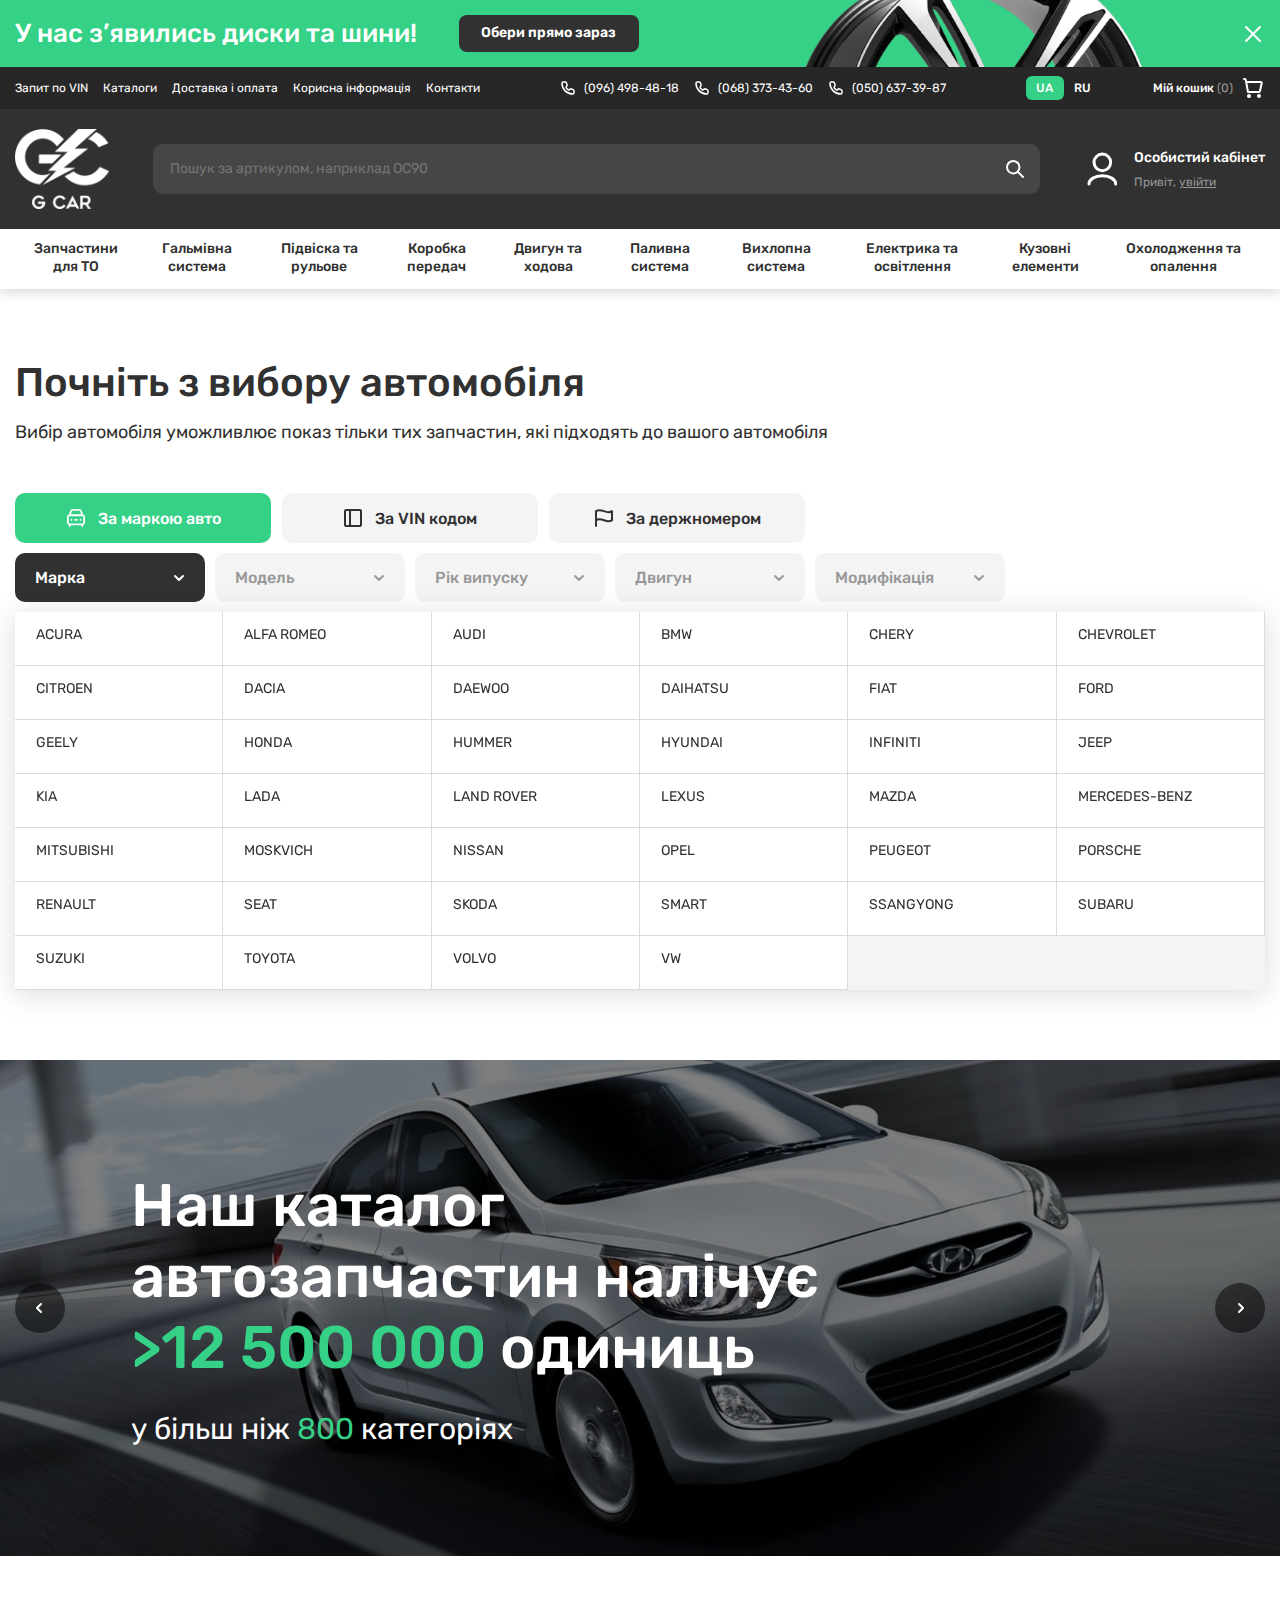
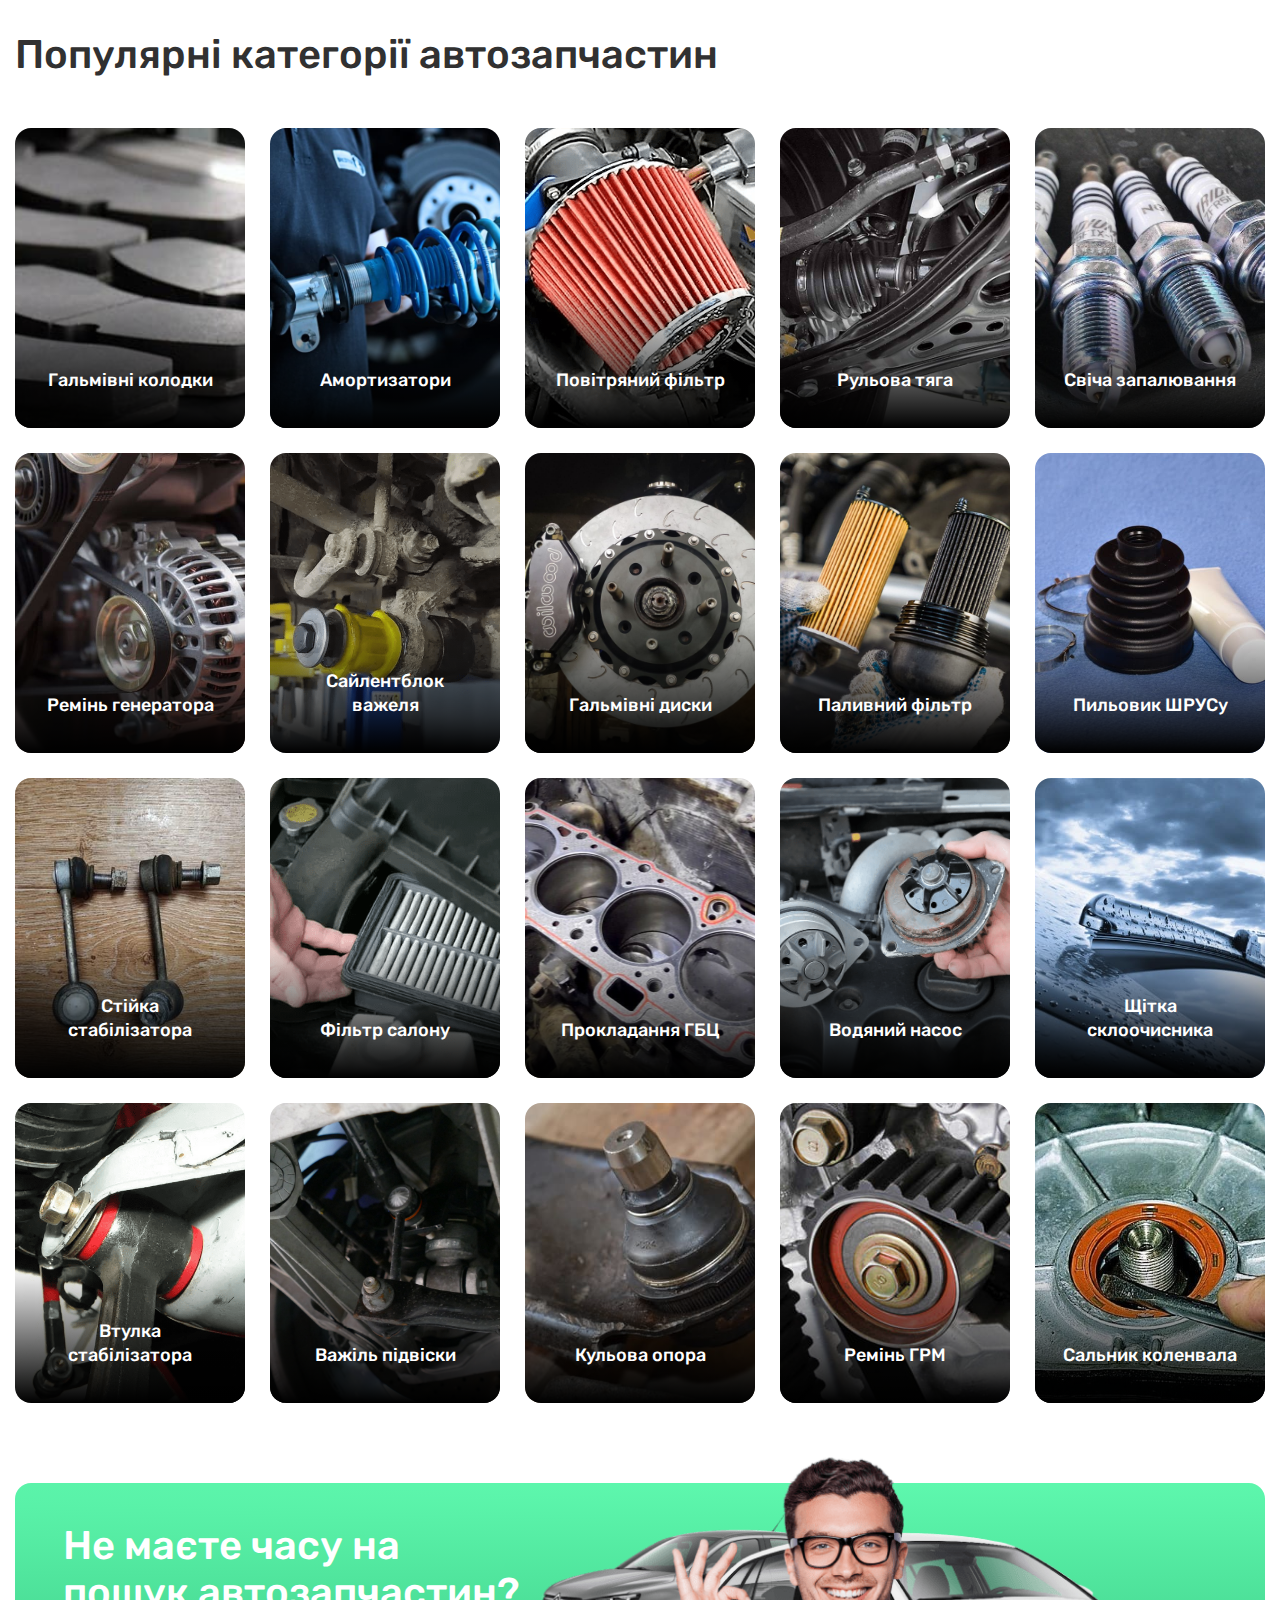
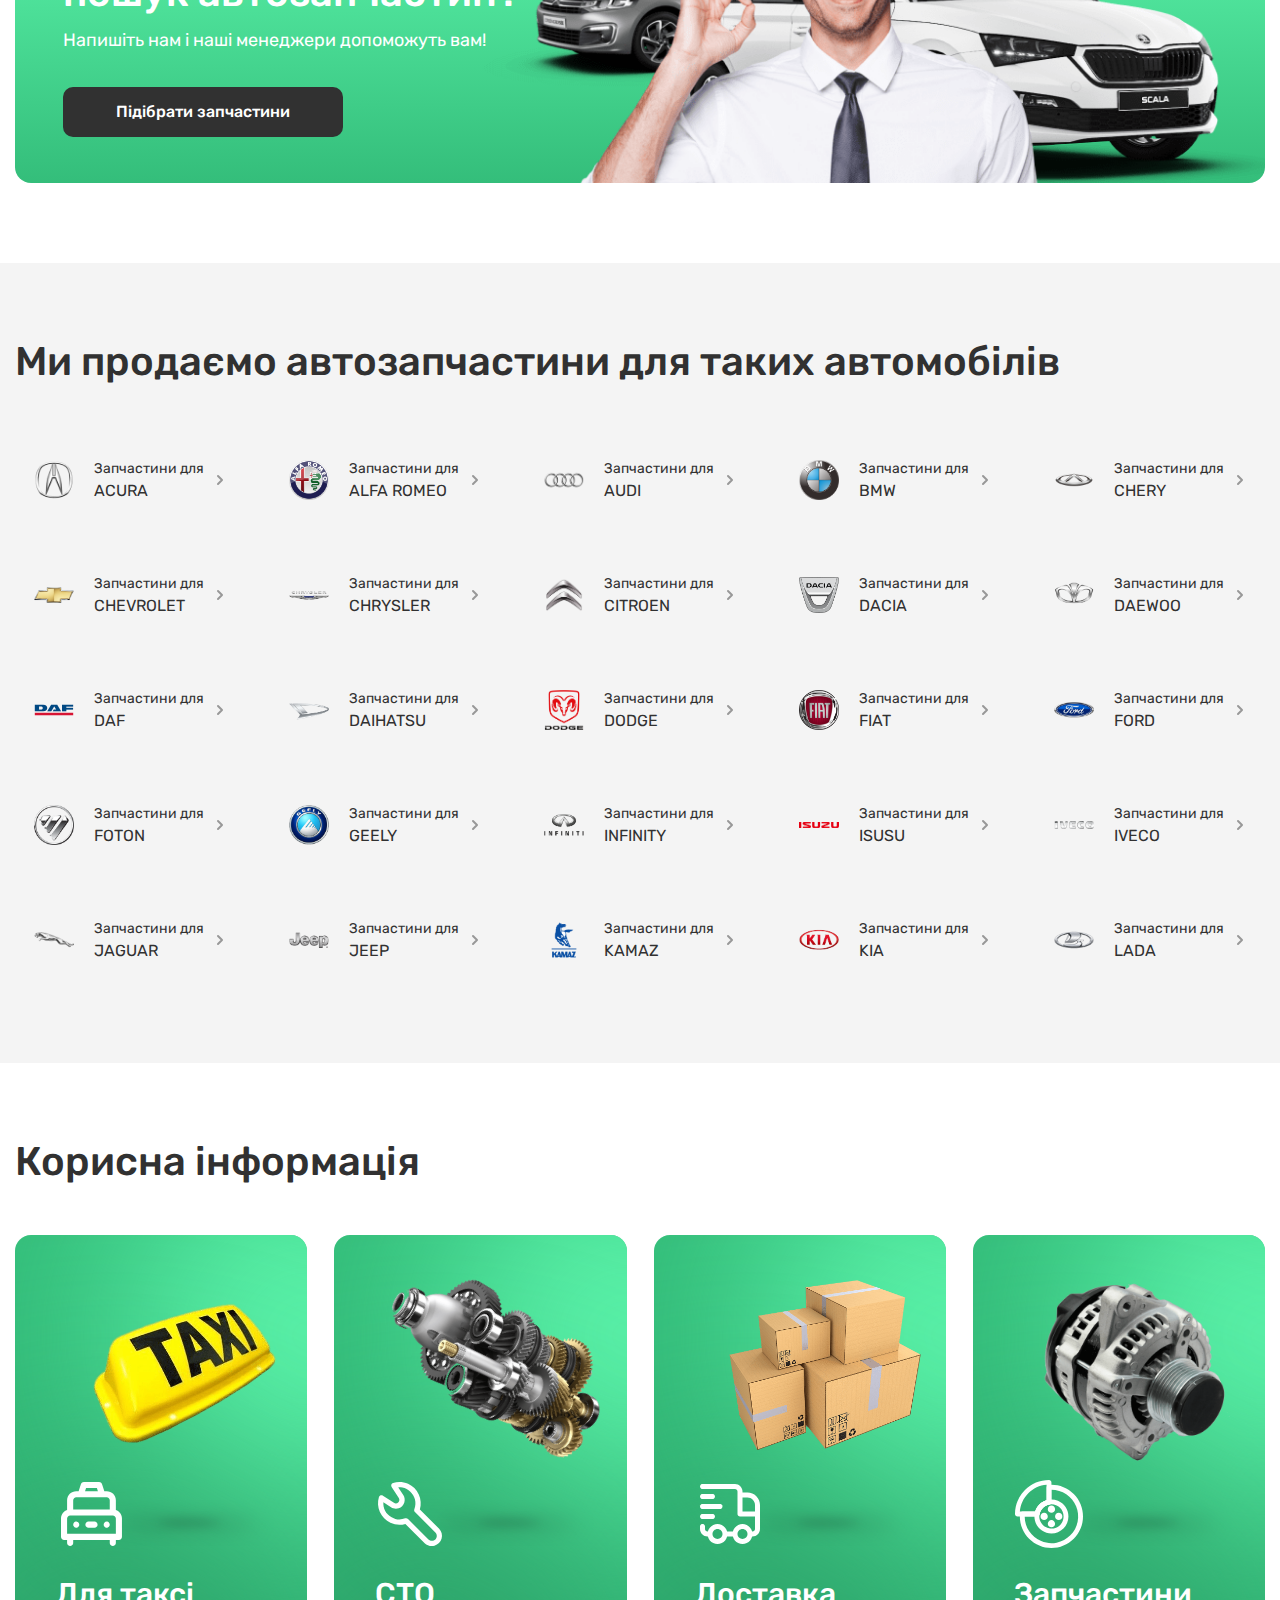
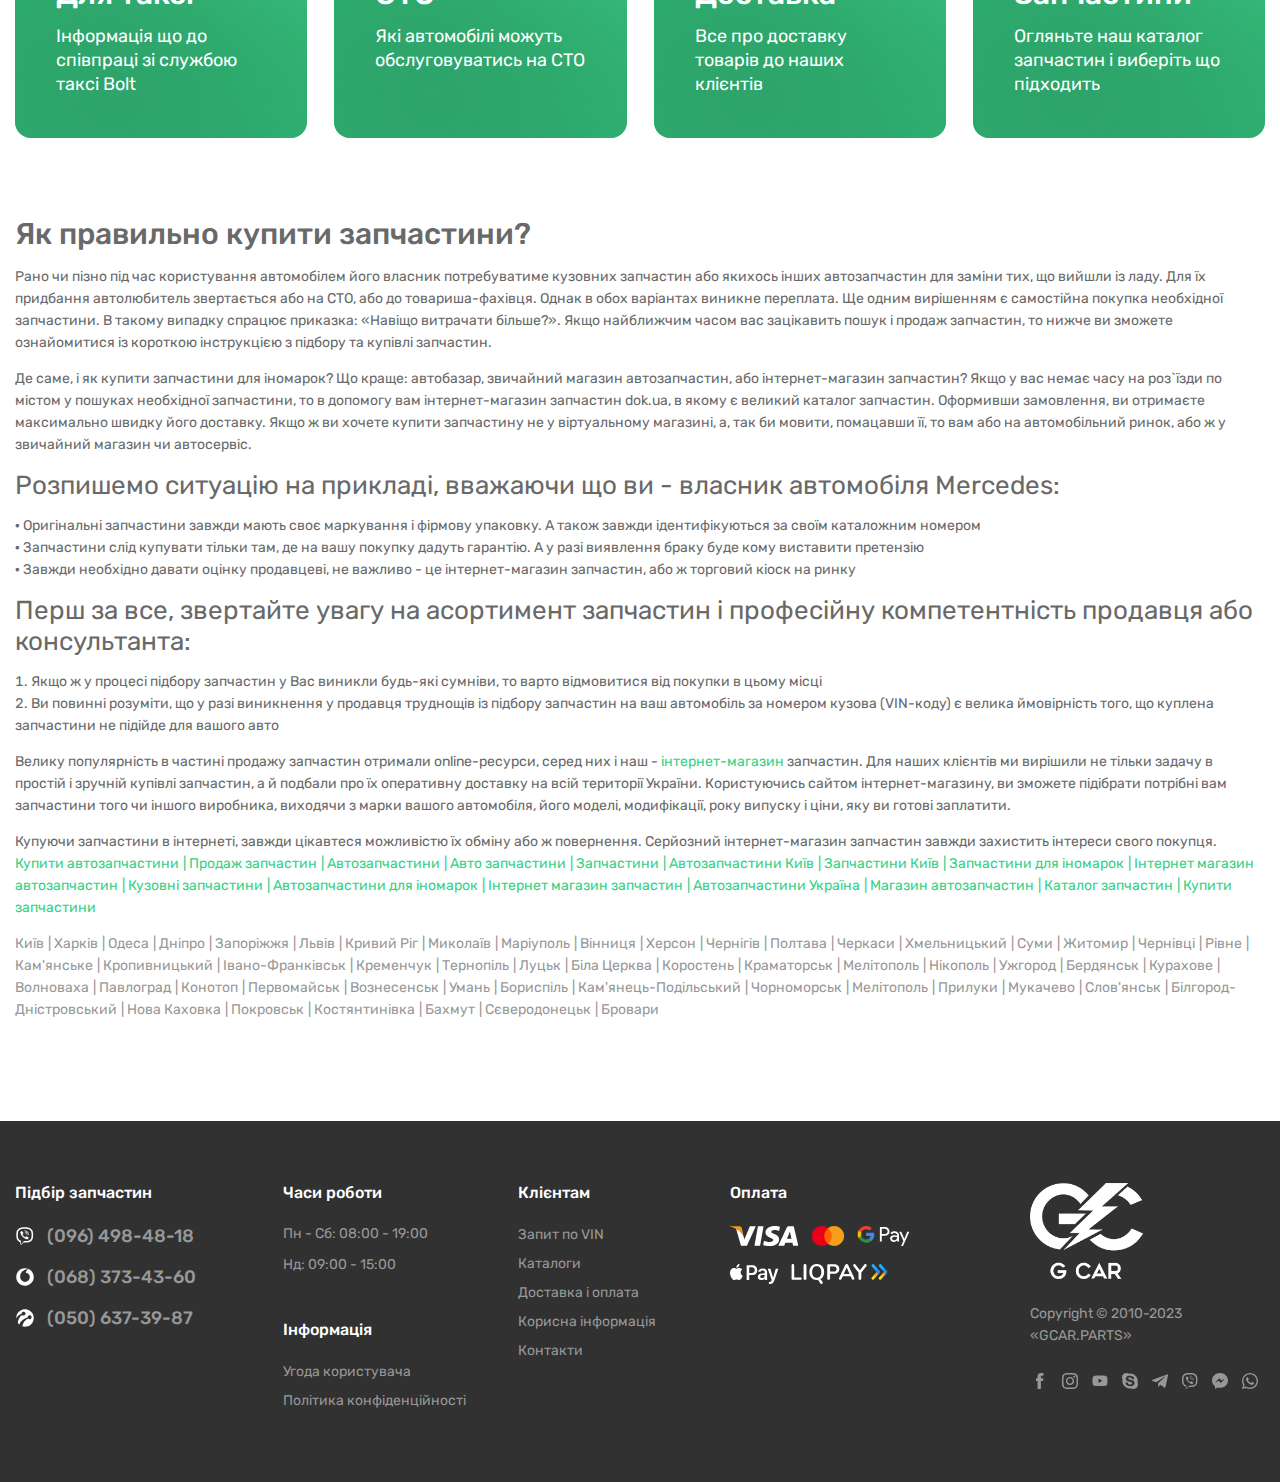
==== index.html @ ad0a39fd "Update .footer__payment-items" ====
<!DOCTYPE html>
<html lang="uk">
	<head>
		<title>Car parts store</title>

		<meta charset="UTF-8">

		<!-- Fonts -->
		<link rel="preconnect" href="https://fonts.googleapis.com">
		<link rel="preconnect" href="https://fonts.gstatic.com" crossorigin>
		<link href="https://fonts.googleapis.com/css2?family=Rubik:ital,wght@0,300;0,400;0,500;0,600;0,700;0,800;0,900;1,300;1,400;1,500;1,600;1,700;1,800;1,900&display=swap" rel="stylesheet">

		<!-- CSS -->
		<link rel="stylesheet" type="text/css" href="css/style.css">
		<link rel="stylesheet" href="https://cdn.jsdelivr.net/npm/swiper@10/swiper-bundle.min.css"><!-- SwiperJS -->


		<meta name="viewport" content="width=device-width, initial-scale=1">

		<meta name="format-detection" content="telephone=no">

		<meta name="robots" content="noindex">
	</head>
	<body>

		<header class="header">

			<div class="header__ad">
				<div class="content-container">
					<div class="header__ad-container">
						<div class="header__ad-text-btn">
							<p>У нас з’явились диски та шини!</p>
							<a href="#">Обери прямо зараз</a>
						</div>
						<button class="header__ad-close" aria-label="Закрити" onClick="closeHeaderAd();"></button>
					</div>
				</div>
			</div>

			<div class="header__top">
				<div class="content-container">
					<div class="header__top-container">
						<div class="header__top-menu-tels-lang">
							<nav class="header__top-menu">
								<ul>
									<li><a href="#">Запит по VIN</a></li>
									<li><a href="#">Каталоги</a></li>
									<li><a href="#">Доставка і оплата</a></li>
									<li><a href="#">Корисна інформація</a></li>
									<li><a href="#">Контакти</a></li>
								</ul>
							</nav>
							<ul class="header__top-tels">
								<li><a href="#">(096) 498-48-18</a></li>
								<li><a href="#">(068) 373-43-60</a></li>
								<li><a href="#">(050) 637-39-87</a></li>
							</ul>
							<div class="header__top-lang">
								<span>UA</span>
								<a href="#">RU</a>
							</div>
						</div>
						<div class="header__top-cart">
							<a href="#">Мій кошик <span>0</span></a>
						</div>
					</div>
				</div>
			</div>

			<div class="header__center">
				<div class="content-container">
					<div class="header__center-container">
						<a href="index.html" class="header__center-logo">
							<img src="img/logo.png" alt="Logo">
						</a>
						<div class="header__center-search">
							<form action="#">
								<input type="text" placeholder="Пошук за артикулом, наприклад ОС90">
								<button aria-label="Пошук"></button>
							</form>
						</div>
						<a href="#" class="header__center-account">
							<img src="img/account.svg" alt="Аватар">
							<span>Особистий кабінет</span>
							<span>Привіт, <span>увійти</span></span>
						</a>
					</div>
				</div>
			</div>

			<div class="header__bottom">
				<div class="content-container">
					<div class="header__bottom-container">
						<div class="header__bottom-burger">
							<button aria-label="Меню" onClick="burgerMenu();">
								<span></span>
								<span></span>
								<span></span>
							</button>
						</div>
						<div class="header__bottom-menu">
							<ul>
								<li>
									<span>Запчастини для ТО</span>
									<div class="header__bottom-menu-sub">
										<span>Деталі для технічного обслуговування</span>
										<ul>
											<li><a href="#">Гальмівні колодки</a></li>
											<li><a href="#">Гальмівні диски</a></li>
											<li><a href="#">Ремінь ГРМ</a></li>
											<li><a href="#">Свіча запалювання</a></li>
											<li><a href="#">Комплект ременів ГРМ</a></li>
										</ul>
										<span>Гальмівні елементи</span>
										<ul>
											<li><a href="#">Гальмівні колодки</a></li>
											<li><a href="#">Гальмівні диски</a></li>
											<li><a href="#">Lorem ipsum dolor sit, amet consectetur, adipisicing elit.</a></li>
											<li><a href="#">Свіча запалювання</a></li>
											<li><a href="#">Комплект ременів ГРМ</a></li>
										</ul>
									</div>
								</li>
								<li>
									<span>Гальмівна система</span>
									<div class="header__bottom-menu-sub">
										<span>Гальмівні елементи</span>
										<ul>
											<li><a href="#">Гальмівні колодки</a></li>
											<li><a href="#">Гальмівні диски</a></li>
											<li><a href="#">Ремінь ГРМ</a></li>
											<li><a href="#">Свіча запалювання</a></li>
											<li><a href="#">Комплект ременів ГРМ</a></li>
										</ul>
									</div>
								</li>
								<li>
									<span>Підвіска та рульове</span>
									<div class="header__bottom-menu-sub">
										<span>Гальмівні елементи</span>
										<ul>
											<li><a href="#">Гальмівні колодки</a></li>
											<li><a href="#">Гальмівні диски</a></li>
											<li><a href="#">Ремінь ГРМ</a></li>
											<li><a href="#">Свіча запалювання</a></li>
											<li><a href="#">Комплект ременів ГРМ</a></li>
										</ul>
									</div>
								</li>
								<li>
									<span>Коробка передач</span>
									<div class="header__bottom-menu-sub">
										<span>Гальмівні елементи</span>
										<ul>
											<li><a href="#">Гальмівні колодки</a></li>
											<li><a href="#">Гальмівні диски</a></li>
											<li><a href="#">Ремінь ГРМ</a></li>
											<li><a href="#">Свіча запалювання</a></li>
											<li><a href="#">Комплект ременів ГРМ</a></li>
										</ul>
									</div>
								</li>
								<li>
									<span>Двигун та ходова</span>
									<div class="header__bottom-menu-sub">
										<span>Гальмівні елементи</span>
										<ul>
											<li><a href="#">Гальмівні колодки</a></li>
											<li><a href="#">Гальмівні диски</a></li>
											<li><a href="#">Ремінь ГРМ</a></li>
											<li><a href="#">Свіча запалювання</a></li>
											<li><a href="#">Комплект ременів ГРМ</a></li>
										</ul>
									</div>
								</li>
								<li>
									<span>Паливна система</span>
									<div class="header__bottom-menu-sub header__bottom-menu-sub_right">
										<span>Гальмівні елементи</span>
										<ul>
											<li><a href="#">Гальмівні колодки</a></li>
											<li><a href="#">Гальмівні диски</a></li>
											<li><a href="#">Ремінь ГРМ</a></li>
											<li><a href="#">Свіча запалювання</a></li>
											<li><a href="#">Комплект ременів ГРМ</a></li>
										</ul>
									</div>
								</li>
								<li>
									<span>Вихлопна система</span>
									<div class="header__bottom-menu-sub header__bottom-menu-sub_right">
										<span>Гальмівні елементи</span>
										<ul>
											<li><a href="#">Гальмівні колодки</a></li>
											<li><a href="#">Гальмівні диски</a></li>
											<li><a href="#">Ремінь ГРМ</a></li>
											<li><a href="#">Свіча запалювання</a></li>
											<li><a href="#">Комплект ременів ГРМ</a></li>
										</ul>
									</div>
								</li>
								<li>
									<span>Електрика та освітлення</span>
									<div class="header__bottom-menu-sub header__bottom-menu-sub_right">
										<span>Гальмівні елементи</span>
										<ul>
											<li><a href="#">Гальмівні колодки</a></li>
											<li><a href="#">Гальмівні диски</a></li>
											<li><a href="#">Ремінь ГРМ</a></li>
											<li><a href="#">Свіча запалювання</a></li>
											<li><a href="#">Комплект ременів ГРМ</a></li>
										</ul>
									</div>
								</li>
								<li>
									<span>Кузовні елементи</span>
									<div class="header__bottom-menu-sub header__bottom-menu-sub_right">
										<span>Гальмівні елементи</span>
										<ul>
											<li><a href="#">Гальмівні колодки</a></li>
											<li><a href="#">Гальмівні диски</a></li>
											<li><a href="#">Ремінь ГРМ</a></li>
											<li><a href="#">Свіча запалювання</a></li>
											<li><a href="#">Комплект ременів ГРМ</a></li>
										</ul>
									</div>
								</li>
								<li>
									<span>Охолодження та опалення</span>
									<div class="header__bottom-menu-sub header__bottom-menu-sub_right">
										<span>Гальмівні елементи</span>
										<ul>
											<li><a href="#">Гальмівні колодки</a></li>
											<li><a href="#">Гальмівні диски</a></li>
											<li><a href="#">Ремінь ГРМ</a></li>
											<li><a href="#">Свіча запалювання</a></li>
											<li><a href="#">Комплект ременів ГРМ</a></li>
										</ul>
									</div>
								</li>
							</ul>
						</div>
					</div>
				</div>
			</div>

		</header>

		<main class="main">
			
			<section class="car-choice">
				<div class="content-container">
					<div class="car-choice__container">
						<h1>Почніть з вибору автомобіля</h1>
						<p class="p_18-21">Вибір автомобіля уможливлює показ тільки тих запчастин, які підходять до вашого автомобіля</p>
						<div class="car-choice__tabs1">
							<div class="car-choice__tabs1-btns">
								<button onClick="switchTabs1(1);" class="active">
									<svg viewBox="0 0 20 20" fill="none" xmlns="http://www.w3.org/2000/svg"> <path d="M15.328 11.513C15.3083 11.4557 15.2811 11.4012 15.247 11.351L15.139 11.216L15.004 11.108C14.9538 11.074 14.8994 11.0467 14.842 11.027C14.7884 10.9996 14.7306 10.9814 14.671 10.973C14.5264 10.9441 14.3769 10.9511 14.2357 10.9935C14.0944 11.0358 13.9658 11.1123 13.861 11.216C13.8223 11.2588 13.7862 11.3039 13.753 11.351C13.7189 11.4012 13.6917 11.4557 13.672 11.513C13.6461 11.564 13.6279 11.6186 13.618 11.675C13.6136 11.7349 13.6136 11.7951 13.618 11.855C13.619 12.0911 13.7127 12.3174 13.879 12.485C13.9622 12.5721 14.0636 12.6397 14.176 12.683C14.2786 12.7269 14.3885 12.7513 14.5 12.755C14.7387 12.755 14.9676 12.6602 15.1364 12.4914C15.3052 12.3226 15.4 12.0937 15.4 11.855C15.4044 11.7951 15.4044 11.7349 15.4 11.675C15.3845 11.6176 15.3602 11.563 15.328 11.513ZM16.984 6.45402L15.76 2.80002C15.5733 2.27193 15.227 1.81497 14.769 1.49246C14.311 1.16996 13.7641 0.997861 13.204 1.00002H6.796C6.23588 0.997861 5.68895 1.16996 5.23099 1.49246C4.77303 1.81497 4.4267 2.27193 4.24 2.80002L3.016 6.45402C2.44029 6.60478 1.93052 6.94152 1.56595 7.41189C1.20137 7.88226 1.00241 8.45991 1 9.05502L1 14.5C1.00157 15.057 1.17539 15.6 1.49764 16.0544C1.8199 16.5087 2.27481 16.8523 2.8 17.038V18.1C2.8 18.3387 2.89482 18.5676 3.0636 18.7364C3.23239 18.9052 3.4613 19 3.7 19C3.93869 19 4.16761 18.9052 4.3364 18.7364C4.50518 18.5676 4.6 18.3387 4.6 18.1V17.2H15.4V18.1C15.4 18.3387 15.4948 18.5676 15.6636 18.7364C15.8324 18.9052 16.0613 19 16.3 19C16.5387 19 16.7676 18.9052 16.9364 18.7364C17.1052 18.5676 17.2 18.3387 17.2 18.1V17.038C17.7252 16.8523 18.1801 16.5087 18.5024 16.0544C18.8246 15.6 18.9984 15.057 19 14.5V9.05502C18.9976 8.45991 18.7986 7.88226 18.4341 7.41189C18.0695 6.94152 17.5597 6.60478 16.984 6.45402ZM5.941 3.36702C6.00138 3.18826 6.11641 3.033 6.26983 2.92318C6.42326 2.81336 6.60732 2.75453 6.796 2.75502H13.204C13.4003 2.74478 13.5945 2.79905 13.757 2.90956C13.9195 3.02007 14.0414 3.18074 14.104 3.36702L15.049 6.35502H4.951L5.941 3.36702ZM17.2 14.5C17.2 14.7387 17.1052 14.9676 16.9364 15.1364C16.7676 15.3052 16.5387 15.4 16.3 15.4H3.7C3.4613 15.4 3.23239 15.3052 3.0636 15.1364C2.89482 14.9676 2.8 14.7387 2.8 14.5V9.05502C2.8 8.81633 2.89482 8.58741 3.0636 8.41862C3.23239 8.24984 3.4613 8.15502 3.7 8.15502H16.3C16.5387 8.15502 16.7676 8.24984 16.9364 8.41862C17.1052 8.58741 17.2 8.81633 17.2 9.05502V14.5ZM10.9 10.955H9.1C8.8613 10.955 8.63239 11.0498 8.4636 11.2186C8.29482 11.3874 8.2 11.6163 8.2 11.855C8.2 12.0937 8.29482 12.3226 8.4636 12.4914C8.63239 12.6602 8.8613 12.755 9.1 12.755H10.9C11.1387 12.755 11.3676 12.6602 11.5364 12.4914C11.7052 12.3226 11.8 12.0937 11.8 11.855C11.8 11.6163 11.7052 11.3874 11.5364 11.2186C11.3676 11.0498 11.1387 10.955 10.9 10.955ZM6.328 11.513C6.3083 11.4557 6.28106 11.4012 6.247 11.351L6.139 11.216C6.01244 11.0911 5.85172 11.0065 5.67713 10.9729C5.50254 10.9393 5.3219 10.9581 5.158 11.027C5.04752 11.0699 4.94659 11.1341 4.861 11.216C4.8223 11.2588 4.78623 11.3039 4.753 11.351C4.71894 11.4012 4.6917 11.4557 4.672 11.513C4.63978 11.563 4.6155 11.6176 4.6 11.675C4.59558 11.7349 4.59558 11.7951 4.6 11.855C4.60075 12.033 4.65426 12.2068 4.75376 12.3544C4.85327 12.502 4.9943 12.6167 5.15903 12.6842C5.32376 12.7516 5.50479 12.7687 5.67922 12.7332C5.85365 12.6978 6.01366 12.6114 6.139 12.485C6.30527 12.3174 6.39901 12.0911 6.4 11.855C6.40442 11.7951 6.40442 11.7349 6.4 11.675C6.3845 11.6176 6.36022 11.563 6.328 11.513Z"/> </svg>
									<span>За маркою авто</span>
								</button>
								<button onClick="switchTabs1(2);">
									<svg viewBox="0 0 20 20" fill="none" xmlns="http://www.w3.org/2000/svg"> <path d="M7 18V2M18 3V17C18 17.5523 17.5523 18 17 18H3C2.44771 18 2 17.5523 2 17L2 3C2 2.44772 2.44772 2 3 2L17 2C17.5523 2 18 2.44772 18 3Z" stroke-width="2" stroke-linecap="round" stroke-linejoin="round"/> </svg>
									<span>За VIN кодом</span>
								</button>
								<button onClick="switchTabs1(3);">
									<svg viewBox="0 0 20 20" fill="none" xmlns="http://www.w3.org/2000/svg"> <path d="M2 18V3.77778M2 12.2771C7.81818 8.23319 12.1818 16.321 18 12.2771V3.16737C12.1818 7.21125 7.81818 -0.876515 2 3.16737V12.2771Z" stroke-width="2" stroke-linecap="round" stroke-linejoin="round"/> </svg>
									<span>За держномером</span>
								</button>
							</div>
							<div class="car-choice__tabs1-content car-choice__tabs2 open">
								<div class="car-choice__tabs2-btns">
									<button onClick="swithTabs2(1, this);" data-text="Марка">Марка</button>
									<button onClick="swithTabs2(2, this);" data-text="Модель" disabled>Модель</button>
									<button onClick="swithTabs2(3, this);" data-text="Рік випуску" disabled>Рік випуску</button>
									<button onClick="swithTabs2(4, this);" data-text="Двигун" disabled>Двигун</button>
									<button onClick="swithTabs2(5, this);" data-text="Модифікація" disabled>Модифікація</button>
								</div>
								<div class="car-choice__tabs2-content car-choice__tabs2-content_table6">
									<button onclick="swithTabs2(2, this);">ACURA</button>
									<button onclick="swithTabs2(2, this);">ALFA ROMEO</button>
									<button onclick="swithTabs2(2, this);">AUDI</button>
									<button onclick="swithTabs2(2, this);">BMW</button>
									<button onclick="swithTabs2(2, this);">CHERY</button>
									<button onclick="swithTabs2(2, this);">CHEVROLET</button>
									<button onclick="swithTabs2(2, this);">CITROEN</button>
									<button onclick="swithTabs2(2, this);">DACIA</button>
									<button onclick="swithTabs2(2, this);">DAEWOO</button>
									<button onclick="swithTabs2(2, this);">DAIHATSU</button>
									<button onclick="swithTabs2(2, this);">FIAT</button>
									<button onclick="swithTabs2(2, this);">FORD</button>
									<button onclick="swithTabs2(2, this);">GEELY</button>
									<button onclick="swithTabs2(2, this);">HONDA</button>
									<button onclick="swithTabs2(2, this);">HUMMER</button>
									<button onclick="swithTabs2(2, this);">HYUNDAI</button>
									<button onclick="swithTabs2(2, this);">INFINITI</button>
									<button onclick="swithTabs2(2, this);">JEEP</button>
									<button onclick="swithTabs2(2, this);">KIA</button>
									<button onclick="swithTabs2(2, this);">LADA</button>
									<button onclick="swithTabs2(2, this);">LAND ROVER</button>
									<button onclick="swithTabs2(2, this);">LEXUS</button>
									<button onclick="swithTabs2(2, this);">MAZDA</button>
									<button onclick="swithTabs2(2, this);">MERCEDES-BENZ</button>
									<button onclick="swithTabs2(2, this);">MITSUBISHI</button>
									<button onclick="swithTabs2(2, this);">MOSKVICH</button>
									<button onclick="swithTabs2(2, this);">NISSAN</button>
									<button onclick="swithTabs2(2, this);">OPEL</button>
									<button onclick="swithTabs2(2, this);">PEUGEOT</button>
									<button onclick="swithTabs2(2, this);">PORSCHE</button>
									<button onclick="swithTabs2(2, this);">RENAULT</button>
									<button onclick="swithTabs2(2, this);">SEAT</button>
									<button onclick="swithTabs2(2, this);">SKODA</button>
									<button onclick="swithTabs2(2, this);">SMART</button>
									<button onclick="swithTabs2(2, this);">SSANGYONG</button>
									<button onclick="swithTabs2(2, this);">SUBARU</button>
									<button onclick="swithTabs2(2, this);">SUZUKI</button>
									<button onclick="swithTabs2(2, this);">TOYOTA</button>
									<button onclick="swithTabs2(2, this);">VOLVO</button>
									<button onclick="swithTabs2(2, this);">VW</button>
								</div>
							</div>
							<div class="car-choice__tabs1-content car-choice__v-n">
								<p class="p_18-21">ВВЕДІТЬ VIN-КОД СВОГО АВТОМОБІЛЯ</p>
								<div class="car-choice__v-n-input">
									<input type="text" placeholder="5J6YH18727L002936">
									<button>Знайти</button>
								</div>
							</div>
							<div class="car-choice__tabs1-content car-choice__v-n">
								<p class="p_18-21">ВВЕДІТЬ ДЕРЖ.НОМЕР СВОГО АВТОМОБІЛЯ</p>
								<div class="car-choice__v-n-input">
									<input type="text" placeholder="КА1234AA">
									<button>Знайти</button>
								</div>
							</div>
						</div>
					</div>
				</div>
			</section>

			<div class="swiper swiper-fullwidth">
				<div class="swiper-wrapper">
					<div class="swiper-slide swiper-fullwidth__slide">
						<div class="swiper-fullwidth__image">
							<img src="img/swiper_image_1.jpg" alt="Swiper image">
						</div>
						<div class="swiper-fullwidth__slide-container">
							<p class="swiper-fullwidth__title">Наш каталог автозапчастин налічує <span>>12 500 000</span> одиниць</p>
							<p class="swiper-fullwidth__text">у більш ніж <span>800</span> категоріях</p>
						</div>
					</div>
					<div class="swiper-slide swiper-fullwidth__slide">
						<div class="swiper-fullwidth__image">
							<img src="img/swiper_image_2.jpg" alt="Swiper image">
						</div>
						<div class="swiper-fullwidth__slide-container">
							<p class="swiper-fullwidth__title">Lorem ipsum dolor sit amet <span>consectetur</span> adipisicing elit</p>
							<p class="swiper-fullwidth__text">у більш ніж <span>800</span> категоріях</p>
						</div>	
					</div>
				</div>
				<button class="swiper-fullwidth__nav swiper-fullwidth__nav_prev">
					<svg width="20" height="20" viewBox="0 0 20 20" fill="none" xmlns="http://www.w3.org/2000/svg"> <path d="M11.0001 6L7.00012 10L11.0001 14" stroke="white" stroke-width="2" stroke-linecap="round" stroke-linejoin="round"/> </svg>
				</button>
				<button class="swiper-fullwidth__nav swiper-fullwidth__nav_next">
					<svg width="20" height="20" viewBox="0 0 20 20" fill="none" xmlns="http://www.w3.org/2000/svg"> <path d="M8.99988 6L12.9999 10L8.99988 14" stroke="white" stroke-width="2" stroke-linecap="round" stroke-linejoin="round"/> </svg>
				</button>
			</div>

			<section>
				<div class="content-container">
					<h2 class="h2_pt75-pb50 h2_mw360-center">Популярні категорії автозапчастин</h2>
					<div class="category-cards-grid">
						<a href="#" class="category-card">
							<img src="img/category_1.jpg" alt="Category image">
							<p>Гальмівні колодки</p>
						</a>
						<a href="#" class="category-card">
							<img src="img/category_2.jpg" alt="Category image">
							<p>Амортизатори</p>
						</a>
						<a href="#" class="category-card">
							<img src="img/category_3.png" alt="Category image">
							<p>Повітряний фільтр</p>
						</a>
						<a href="#" class="category-card">
							<img src="img/category_4.jpg" alt="Category image">
							<p>Рульова тяга</p>
						</a>
						<a href="#" class="category-card">
							<img src="img/category_5.jpg" alt="Category image">
							<p>Свіча запалювання</p>
						</a>
						<a href="#" class="category-card">
							<img src="img/category_6.jpg" alt="Category image">
							<p>Ремінь генератора</p>
						</a>
						<a href="#" class="category-card">
							<img src="img/category_7.png" alt="Category image">
							<p>Сайлентблок важеля</p>
						</a>
						<a href="#" class="category-card">
							<img src="img/category_8.jpg" alt="Category image">
							<p>Гальмівні диски</p>
						</a>
						<a href="#" class="category-card">
							<img src="img/category_9.jpg" alt="Category image">
							<p>Паливний фільтр</p>
						</a>
						<a href="#" class="category-card">
							<img src="img/category_10.jpg" alt="Category image">
							<p>Пильовик ШРУСу</p>
						</a>
						<a href="#" class="category-card">
							<img src="img/category_11.jpg" alt="Category image">
							<p>Стійка стабілізатора</p>
						</a>
						<a href="#" class="category-card">
							<img src="img/category_12.png" alt="Category image">
							<p>Фільтр салону</p>
						</a>
						<a href="#" class="category-card">
							<img src="img/category_13.jpg" alt="Category image">
							<p>Прокладання ГБЦ</p>
						</a>
						<a href="#" class="category-card">
							<img src="img/category_14.png" alt="Category image">
							<p>Водяний насос</p>
						</a>
						<a href="#" class="category-card">
							<img src="img/category_15.jpg" alt="Category image">
							<p>Щітка склоочисника</p>
						</a>
						<a href="#" class="category-card">
							<img src="img/category_16.png" alt="Category image">
							<p>Втулка стабілізатора</p>
						</a>
						<a href="#" class="category-card">
							<img src="img/category_17.jpg" alt="Category image">
							<p>Важіль підвіски</p>
						</a>
						<a href="#" class="category-card">
							<img src="img/category_18.jpg" alt="Category image">
							<p>Кульова опора</p>
						</a>
						<a href="#" class="category-card">
							<img src="img/category_19.jpg" alt="Category image">
							<p>Ремінь ГРМ</p>
						</a>
						<a href="#" class="category-card">
							<img src="img/category_20.jpg" alt="Category image">
							<p>Сальник коленвала</p>
						</a>
					</div>
				</div>
			</section>

			<section class="contact-us pt-pb-80">
				<div class="content-container">
					<div class="contact-us__container">
						<h2>Не маєте часу на пошук автозапчастин?</h2>
						<p class="p_18-21">Напишіть нам і наші менеджери допоможуть вам!</p>
						<a href="#">Підібрати запчастини</a>
						<img src="img/2cars-man.png" alt="Background image">
					</div>
				</div>
			</section>

			<section class="bg_F4F4F4 pb-78">
				<div class="content-container">
					<h2 class="h2_pt75-pb50 h2_mw510-center">Ми продаємо автозапчастини для таких автомобілів</h2>
					<div class="car-parts-cards-grid">
						<a href="#" class="car-parts-card">
							<img src="img/car-logo_1.png" alt="Car logo">
							<div class="car-parts-card__txt-container">
								<p class="car-parts-card__text">Запчастини для</p>
								<p class="car-parts-card__car-name">ACURA</p>
							</div>
						</a>
						<a href="#" class="car-parts-card">
							<img src="img/car-logo_2.png" alt="Car logo">
							<div class="car-parts-card__txt-container">
								<p class="car-parts-card__text">Запчастини для</p>
								<p class="car-parts-card__car-name">ALFA ROMEO</p>
							</div>
						</a>
						<a href="#" class="car-parts-card">
							<img src="img/car-logo_3.png" alt="Car logo">
							<div class="car-parts-card__txt-container">
								<p class="car-parts-card__text">Запчастини для</p>
								<p class="car-parts-card__car-name">AUDI</p>
							</div>
						</a>
						<a href="#" class="car-parts-card">
							<img src="img/car-logo_4.png" alt="Car logo">
							<div class="car-parts-card__txt-container">
								<p class="car-parts-card__text">Запчастини для</p>
								<p class="car-parts-card__car-name">BMW</p>
							</div>
						</a>
						<a href="#" class="car-parts-card">
							<img src="img/car-logo_5.png" alt="Car logo">
							<div class="car-parts-card__txt-container">
								<p class="car-parts-card__text">Запчастини для</p>
								<p class="car-parts-card__car-name">CHERY</p>
							</div>
						</a>
						<a href="#" class="car-parts-card">
							<img src="img/car-logo_6.png" alt="Car logo">
							<div class="car-parts-card__txt-container">
								<p class="car-parts-card__text">Запчастини для</p>
								<p class="car-parts-card__car-name">CHEVROLET</p>
							</div>
						</a>
						<a href="#" class="car-parts-card">
							<img src="img/car-logo_7.png" alt="Car logo">
							<div class="car-parts-card__txt-container">
								<p class="car-parts-card__text">Запчастини для</p>
								<p class="car-parts-card__car-name">CHRYSLER</p>
							</div>
						</a>
						<a href="#" class="car-parts-card">
							<img src="img/car-logo_8.png" alt="Car logo">
							<div class="car-parts-card__txt-container">
								<p class="car-parts-card__text">Запчастини для</p>
								<p class="car-parts-card__car-name">CITROEN</p>
							</div>
						</a>
						<a href="#" class="car-parts-card">
							<img src="img/car-logo_9.png" alt="Car logo">
							<div class="car-parts-card__txt-container">
								<p class="car-parts-card__text">Запчастини для</p>
								<p class="car-parts-card__car-name">DACIA</p>
							</div>
						</a>
						<a href="#" class="car-parts-card">
							<img src="img/car-logo_10.png" alt="Car logo">
							<div class="car-parts-card__txt-container">
								<p class="car-parts-card__text">Запчастини для</p>
								<p class="car-parts-card__car-name">DAEWOO</p>
							</div>
						</a>
						<a href="#" class="car-parts-card">
							<img src="img/car-logo_11.png" alt="Car logo">
							<div class="car-parts-card__txt-container">
								<p class="car-parts-card__text">Запчастини для</p>
								<p class="car-parts-card__car-name">DAF</p>
							</div>
						</a>
						<a href="#" class="car-parts-card">
							<img src="img/car-logo_12.png" alt="Car logo">
							<div class="car-parts-card__txt-container">
								<p class="car-parts-card__text">Запчастини для</p>
								<p class="car-parts-card__car-name">DAIHATSU</p>
							</div>
						</a>
						<a href="#" class="car-parts-card">
							<img src="img/car-logo_13.png" alt="Car logo">
							<div class="car-parts-card__txt-container">
								<p class="car-parts-card__text">Запчастини для</p>
								<p class="car-parts-card__car-name">DODGE</p>
							</div>
						</a>
						<a href="#" class="car-parts-card">
							<img src="img/car-logo_14.png" alt="Car logo">
							<div class="car-parts-card__txt-container">
								<p class="car-parts-card__text">Запчастини для</p>
								<p class="car-parts-card__car-name">FIAT</p>
							</div>
						</a>
						<a href="#" class="car-parts-card">
							<img src="img/car-logo_15.png" alt="Car logo">
							<div class="car-parts-card__txt-container">
								<p class="car-parts-card__text">Запчастини для</p>
								<p class="car-parts-card__car-name">FORD</p>
							</div>
						</a>
						<a href="#" class="car-parts-card">
							<img src="img/car-logo_16.png" alt="Car logo">
							<div class="car-parts-card__txt-container">
								<p class="car-parts-card__text">Запчастини для</p>
								<p class="car-parts-card__car-name">FOTON</p>
							</div>
						</a>
						<a href="#" class="car-parts-card">
							<img src="img/car-logo_17.png" alt="Car logo">
							<div class="car-parts-card__txt-container">
								<p class="car-parts-card__text">Запчастини для</p>
								<p class="car-parts-card__car-name">GEELY</p>
							</div>
						</a>
						<a href="#" class="car-parts-card">
							<img src="img/car-logo_18.png" alt="Car logo">
							<div class="car-parts-card__txt-container">
								<p class="car-parts-card__text">Запчастини для</p>
								<p class="car-parts-card__car-name">INFINITY</p>
							</div>
						</a>
						<a href="#" class="car-parts-card">
							<img src="img/car-logo_19.png" alt="Car logo">
							<div class="car-parts-card__txt-container">
								<p class="car-parts-card__text">Запчастини для</p>
								<p class="car-parts-card__car-name">ISUSU</p>
							</div>
						</a>
						<a href="#" class="car-parts-card">
							<img src="img/car-logo_20.png" alt="Car logo">
							<div class="car-parts-card__txt-container">
								<p class="car-parts-card__text">Запчастини для</p>
								<p class="car-parts-card__car-name">IVECO</p>
							</div>
						</a>
						<a href="#" class="car-parts-card">
							<img src="img/car-logo_21.png" alt="Car logo">
							<div class="car-parts-card__txt-container">
								<p class="car-parts-card__text">Запчастини для</p>
								<p class="car-parts-card__car-name">JAGUAR</p>
							</div>
						</a>
						<a href="#" class="car-parts-card">
							<img src="img/car-logo_22.png" alt="Car logo">
							<div class="car-parts-card__txt-container">
								<p class="car-parts-card__text">Запчастини для</p>
								<p class="car-parts-card__car-name">JEEP</p>
							</div>
						</a>
						<a href="#" class="car-parts-card">
							<img src="img/car-logo_23.png" alt="Car logo">
							<div class="car-parts-card__txt-container">
								<p class="car-parts-card__text">Запчастини для</p>
								<p class="car-parts-card__car-name">KAMAZ</p>
							</div>
						</a>
						<a href="#" class="car-parts-card">
							<img src="img/car-logo_24.png" alt="Car logo">
							<div class="car-parts-card__txt-container">
								<p class="car-parts-card__text">Запчастини для</p>
								<p class="car-parts-card__car-name">KIA</p>
							</div>
						</a>
						<a href="#" class="car-parts-card">
							<img src="img/car-logo_25.png" alt="Car logo">
							<div class="car-parts-card__txt-container">
								<p class="car-parts-card__text">Запчастини для</p>
								<p class="car-parts-card__car-name">LADA</p>
							</div>
						</a>
					</div>
				</div>
			</section>

			<section class="pb-78">
				<div class="content-container">
					<h2 class="h2_pt75-pb50 h2_helpful-center">Корисна інформація</h2>
					<div class="helpful-info-cards-grid">
						<a href="#" class="helpful-info-card">
							<img class="helpful-info-card__image helpful-info-card__image_1" src="img/helpful-info_1.png" alt="Helpful image">
							<svg xmlns="http://www.w3.org/2000/svg" viewBox="0 0 70 70" fill="none"> <path d="M51.8724 42.8629C51.3144 42.6277 50.699 42.564 50.1048 42.68C49.9138 42.7134 49.7289 42.775 49.5562 42.8629C49.362 42.9296 49.1775 43.0218 49.0076 43.1371L48.5505 43.5029C47.9936 44.0869 47.6779 44.8598 47.6667 45.6667C47.6643 46.0678 47.7412 46.4654 47.8929 46.8367C48.0445 47.208 48.268 47.5457 48.5505 47.8305C48.8458 48.1087 49.1858 48.3353 49.5562 48.501C50.1141 48.7305 50.7276 48.7894 51.3189 48.67C51.9103 48.5507 52.4529 48.2585 52.8781 47.8305C53.1473 47.5342 53.3637 47.1941 53.5181 46.8248C53.6887 46.4631 53.7722 46.0664 53.7619 45.6667C53.7507 44.8598 53.435 44.0869 52.8781 43.5029C52.592 43.2206 52.2492 43.0025 51.8724 42.8629ZM59.8571 30.9771V21.2857C59.8571 18.8609 58.8939 16.5354 57.1793 14.8207C55.4646 13.1061 53.1391 12.1429 50.7143 12.1429H48.3371L45.9905 5.07239C45.786 4.46707 45.3965 3.94131 44.877 3.56943C44.3574 3.19755 43.7341 2.99836 43.0952 3.00001H27.8571C27.2182 2.99836 26.5949 3.19755 26.0754 3.56943C25.5559 3.94131 25.1664 4.46707 24.9619 5.07239L22.6152 12.1429H20.2381C17.8133 12.1429 15.4877 13.1061 13.7731 14.8207C12.0585 16.5354 11.0952 18.8609 11.0952 21.2857V30.9771C9.3168 31.6059 7.77638 32.7694 6.68515 34.308C5.59392 35.8466 5.0053 37.6851 5 39.5714V57.8571C5 58.6654 5.32109 59.4406 5.89263 60.0121C6.46417 60.5837 7.23934 60.9048 8.04762 60.9048H11.0952V63.9524C11.0952 64.7607 11.4163 65.5358 11.9879 66.1074C12.5594 66.6789 13.3346 67 14.1429 67C14.9511 67 15.7263 66.6789 16.2978 66.1074C16.8694 65.5358 17.1905 64.7607 17.1905 63.9524V60.9048H53.7619V63.9524C53.7619 64.7607 54.083 65.5358 54.6545 66.1074C55.2261 66.6789 56.0012 67 56.8095 67C57.6178 67 58.393 66.6789 58.9645 66.1074C59.536 65.5358 59.8571 64.7607 59.8571 63.9524V60.9048H62.9048C63.713 60.9048 64.4882 60.5837 65.0597 60.0121C65.6313 59.4406 65.9524 58.6654 65.9524 57.8571V39.5714C65.9471 37.6851 65.3585 35.8466 64.2672 34.308C63.176 32.7694 61.6356 31.6059 59.8571 30.9771ZM30.0514 9.09525H40.9009L41.9067 12.1429H29.0457L30.0514 9.09525ZM17.1905 21.2857C17.1905 20.4774 17.5116 19.7023 18.0831 19.1307C18.6546 18.5592 19.4298 18.2381 20.2381 18.2381H50.7143C51.5226 18.2381 52.2977 18.5592 52.8693 19.1307C53.4408 19.7023 53.7619 20.4774 53.7619 21.2857V30.4286H17.1905V21.2857ZM59.8571 54.8095H11.0952V39.5714C11.0952 38.7631 11.4163 37.988 11.9879 37.4164C12.5594 36.8449 13.3346 36.5238 14.1429 36.5238H56.8095C57.6178 36.5238 58.393 36.8449 58.9645 37.4164C59.536 37.988 59.8571 38.7631 59.8571 39.5714V54.8095ZM19.08 42.8629C18.7059 43.0079 18.3641 43.2254 18.0743 43.5029C17.5174 44.0869 17.2017 44.8598 17.1905 45.6667C17.188 46.1684 17.3093 46.663 17.5439 47.1065C17.7784 47.5501 18.1188 47.9289 18.5349 48.2093C18.951 48.4896 19.4298 48.663 19.929 48.7139C20.4281 48.7648 20.9321 48.6916 21.3962 48.501C21.7666 48.3353 22.1065 48.1087 22.4019 47.8305C22.6844 47.5457 22.9078 47.208 23.0595 46.8367C23.2112 46.4654 23.288 46.0678 23.2857 45.6667C23.2745 44.8598 22.9588 44.0869 22.4019 43.5029C21.9733 43.08 21.4291 42.7935 20.8379 42.6796C20.2467 42.5657 19.635 42.6295 19.08 42.8629ZM38.5238 42.619H32.4286C31.6203 42.619 30.8451 42.9401 30.2736 43.5117C29.702 44.0832 29.3809 44.8584 29.3809 45.6667C29.3809 46.4749 29.702 47.2501 30.2736 47.8217C30.8451 48.3932 31.6203 48.7143 32.4286 48.7143H38.5238C39.3321 48.7143 40.1073 48.3932 40.6788 47.8217C41.2503 47.2501 41.5714 46.4749 41.5714 45.6667C41.5714 44.8584 41.2503 44.0832 40.6788 43.5117C40.1073 42.9401 39.3321 42.619 38.5238 42.619Z" fill="white"/> </svg>
							<p class="helpful-info-card__title">Для таксі</p>
							<p class="helpful-info-card__text">Інформація що до співпраці зі службою таксі Bolt</p>
						</a>
						<a href="#" class="helpful-info-card">
							<img class="helpful-info-card__image helpful-info-card__image_2" src="img/helpful-info_2.png" alt="Helpful image">
							<svg xmlns="http://www.w3.org/2000/svg" viewBox="0 0 70 70" fill="none"> <path d="M44.8821 30.3992C46.3358 25.4333 45.9404 20.1093 43.7692 15.4127C41.5975 10.7162 37.7976 6.96627 33.0727 4.85746C28.3479 2.74818 23.0188 2.42365 18.0731 3.94364C17.2726 4.19168 16.6352 4.80012 16.3503 5.58802C16.0654 6.37597 16.1661 7.25162 16.6226 7.95416L23.8078 18.956C24.2703 19.6647 24.4614 20.517 24.3453 21.3557C24.2292 22.194 23.8138 22.9624 23.1756 23.5186C22.5377 24.0753 21.72 24.382 20.8733 24.383C20.1921 24.3862 19.5249 24.1886 18.9552 23.8151L7.95334 16.6299C7.25072 16.1735 6.37508 16.0728 5.5872 16.3576C4.79972 16.6425 4.19084 17.2799 3.94282 18.0804C2.42376 23.0254 2.74877 28.353 4.85664 33.0765C6.96497 37.8004 10.7135 41.6002 15.4085 43.7719C20.1036 45.9441 25.4266 46.3409 30.3914 44.8891L49.6807 64.1652C52.2861 66.6531 56.0067 67.5894 59.4792 66.6302C62.9513 65.6711 65.6643 62.9581 66.6234 59.4861C67.5824 56.0135 66.6462 52.2929 64.1584 49.6876L44.8821 30.3992ZM56.9133 61.814C55.6162 61.8186 54.3718 61.3034 53.4575 60.3836L33.0116 39.9377C32.5114 39.4384 31.8335 39.1572 31.1266 39.1558C30.7947 39.1526 30.4655 39.2141 30.1573 39.3363C27.0364 40.5573 23.609 40.7607 20.3654 39.9177C17.4323 39.147 14.7752 37.5669 12.6972 35.3579C10.6196 33.1488 9.20454 30.4004 8.61479 27.4253C8.36255 26.0615 8.28143 24.6717 8.37422 23.2879L16.0275 28.2943C18.3144 29.789 21.1636 30.1443 23.7475 29.2571C26.3319 28.3703 28.3619 26.3402 29.2487 23.7559C30.136 21.1721 29.7807 18.3228 28.2859 16.0359L23.2795 8.37604C24.6614 8.28885 26.0489 8.37184 27.4103 8.62315C30.3864 9.21014 33.1367 10.6238 35.3461 12.7023C37.5557 14.7803 39.1348 17.4393 39.9027 20.3737C40.7559 23.6225 40.5545 27.0587 39.3278 30.1857C39.1409 30.6688 39.0984 31.1956 39.2052 31.7019C39.312 32.2087 39.5638 32.6736 39.9293 33.04L60.3752 53.4931C61.2825 54.4106 61.7901 55.6499 61.7869 56.9405C61.7837 58.2311 61.2703 59.468 60.3583 60.3813C59.4464 61.2942 58.2099 61.8099 56.9194 61.8145L56.9133 61.814Z" fill="white"/> </svg>
							<p class="helpful-info-card__title">СТО</p>
							<p class="helpful-info-card__text">Які автомобілі можуть обслуговуватись на СТО</p>
						</a>
						<a href="#" class="helpful-info-card">
							<img class="helpful-info-card__image helpful-info-card__image_3" src="img/helpful-info_3.png" alt="Helpful image">
							<svg viewBox="0 0 70 70" fill="none" xmlns="http://www.w3.org/2000/svg"> <path d="M52.5 13.5314H47.4999V12.4999C47.4999 10.5111 46.7099 8.60332 45.303 7.19686C43.8966 5.7904 41.9889 5 39.9999 5H7.5002C6.60692 5 5.78169 5.4765 5.33482 6.24988C4.88839 7.02371 4.88839 7.97676 5.33482 8.75008C5.78168 9.52348 6.60691 9.99996 7.5002 9.99996H39.9999C40.663 9.99996 41.2987 10.2633 41.7678 10.7324C42.2364 11.201 42.4998 11.8371 42.4998 12.4998V34.9996C42.4998 35.6627 42.7631 36.2984 43.2322 36.7674C43.7008 37.2361 44.3369 37.4994 45 37.4994H59.9999V49.9993C59.9999 50.6624 59.7366 51.2985 59.2675 51.7672C58.7988 52.2363 58.1628 52.4996 57.5001 52.4996H57.1435C56.4119 49.6196 54.4318 47.217 51.7441 45.9496C49.0568 44.6823 45.9431 44.6823 43.2559 45.9496C40.5682 47.2169 38.588 49.6196 37.8565 52.4996H32.1436C31.412 49.6196 29.4319 47.217 26.7442 45.9496C24.0569 44.6823 20.9432 44.6823 18.256 45.9496C15.5683 47.2169 13.5881 49.6196 12.8566 52.4996H12.4999C11.8373 52.4996 11.2012 52.2363 10.7325 51.7672C10.2635 51.2985 10.0001 50.6624 10.0001 49.9993V47.4996C10.0001 46.6063 9.52362 45.781 8.75025 45.3346C7.97685 44.8882 7.02381 44.8882 6.25005 45.3346C5.47665 45.781 5.00017 46.6064 5.00017 47.4996V49.9993C5.00017 51.9886 5.79056 53.8964 7.19702 55.3028C8.60349 56.7093 10.5112 57.4997 12.5001 57.4997H12.8567C13.5883 60.3797 15.5684 62.7818 18.2561 64.0492C20.9434 65.3169 24.0571 65.3169 26.7443 64.0492C29.432 62.7819 31.4122 60.3797 32.1437 57.4997H37.8566C38.5882 60.3797 40.5683 62.7818 43.256 64.0492C45.9433 65.3169 49.057 65.3169 51.7442 64.0492C54.4319 62.7819 56.4121 60.3797 57.1436 57.4997H57.5003C59.4891 57.4997 61.3969 56.7093 62.8033 55.3028C64.2098 53.8964 65.0002 51.9887 65.0002 49.9993V26.0308C65.0002 22.7157 63.6831 19.5363 61.339 17.1921C58.9948 14.8479 55.8153 13.5309 52.5003 13.5309L52.5 13.5314ZM22.5002 59.9998C21.174 59.9998 19.9023 59.4732 18.9645 58.5354C18.0272 57.5977 17.5001 56.326 17.5001 54.9997C17.5001 53.6735 18.0272 52.4019 18.9645 51.4645C19.9023 50.5267 21.174 49.9997 22.5002 49.9997C23.8264 49.9997 25.0981 50.5267 26.0359 51.4645C26.9732 52.4018 27.5003 53.6735 27.5003 54.9997C27.5003 56.326 26.9732 57.5976 26.0359 58.5354C25.0981 59.4732 23.8264 59.9998 22.5002 59.9998ZM47.5 59.9998C46.1738 59.9998 44.9021 59.4732 43.9643 58.5354C43.027 57.5977 42.4999 56.326 42.4999 54.9997C42.4999 53.6735 43.027 52.4019 43.9643 51.4645C44.9021 50.5267 46.1738 49.9997 47.5 49.9997C48.8262 49.9997 50.0979 50.5267 51.0357 51.4645C51.973 52.4018 52.5001 53.6735 52.5001 54.9997C52.5001 56.326 51.973 57.5976 51.0357 58.5354C50.0979 59.4732 48.8262 59.9998 47.5 59.9998ZM47.5 18.5314H52.5001C54.4889 18.5314 56.3967 19.3213 57.8032 20.7278C59.2099 22.1346 60 24.0419 60 26.0313V32.5001H47.5001L47.5 18.5314Z" fill="white"/> <path d="M7.50031 20H17.5C18.3933 20 19.2185 19.5235 19.6649 18.7497C20.1118 17.9763 20.1118 17.0233 19.6649 16.2499C19.2185 15.4765 18.3932 15.0001 17.5 15.0001H7.50031C6.60703 15.0001 5.7818 15.4766 5.33493 16.2499C4.8885 17.0233 4.8885 17.9764 5.33493 18.7497C5.78179 19.5235 6.60702 20 7.50031 20Z" fill="white"/> <path d="M7.50031 29.9999H25.0002C25.8935 29.9999 26.7187 29.5234 27.1656 28.7501C27.612 27.9767 27.612 27.0236 27.1656 26.2503C26.7187 25.4765 25.8935 25 25.0002 25H7.50031C6.60703 25 5.7818 25.4765 5.33493 26.2503C4.8885 27.0237 4.8885 27.9767 5.33493 28.7501C5.78179 29.5235 6.60702 29.9999 7.50031 29.9999Z" fill="white"/> <path d="M7.50031 39.9999H17.5C18.3933 39.9999 19.2185 39.5233 19.6649 38.75C20.1118 37.9761 20.1118 37.0231 19.6649 36.2498C19.2185 35.4764 18.3932 34.9999 17.5 34.9999H7.50031C6.60703 34.9999 5.7818 35.4764 5.33493 36.2498C4.8885 37.0232 4.8885 37.9762 5.33493 38.75C5.78179 39.5234 6.60702 39.9999 7.50031 39.9999Z" fill="white"/> </svg>
							<p class="helpful-info-card__title">Доставка</p>
							<p class="helpful-info-card__text">Все про доставку товарів до наших клієнтів</p>
						</a>
						<a href="#" class="helpful-info-card">
							<img class="helpful-info-card__image helpful-info-card__image_4" src="img/helpful-info_4.png" alt="Helpful image">
							<svg viewBox="0 0 70 70" fill="none" xmlns="http://www.w3.org/2000/svg"> <path d="M37.4286 54.4286C34.0663 54.4286 30.7795 53.4315 27.9839 51.5636C25.1882 49.6956 23.0093 47.0405 21.7226 43.9342C20.4359 40.8278 20.0993 37.4097 20.7552 34.112C21.4112 30.8144 23.0303 27.7852 25.4078 25.4078C27.7852 23.0303 30.8144 21.4112 34.112 20.7552C37.4097 20.0993 40.8278 20.4359 43.9342 21.7226C47.0405 23.0093 49.6956 25.1882 51.5636 27.9839C53.4315 30.7795 54.4286 34.0663 54.4286 37.4286C54.4286 41.9373 52.6375 46.2613 49.4494 49.4494C46.2613 52.6375 41.9373 54.4286 37.4286 54.4286ZM37.4286 25.2857C35.0269 25.2857 32.6792 25.9979 30.6824 27.3322C28.6855 28.6664 27.1291 30.5629 26.21 32.7817C25.291 35.0005 25.0505 37.442 25.519 39.7975C25.9876 42.153 27.1441 44.3167 28.8423 46.0149C30.5405 47.7131 32.7041 48.8696 35.0596 49.3381C37.4151 49.8066 39.8566 49.5662 42.0754 48.6471C44.2943 47.728 46.1907 46.1717 47.525 44.1748C48.8593 42.1779 49.5714 39.8302 49.5714 37.4286C49.5714 34.2081 48.2921 31.1195 46.0149 28.8423C43.7376 26.565 40.6491 25.2857 37.4286 25.2857Z" fill="white"/> <path d="M30.1429 41.0714C31.109 41.0714 32.0356 40.6876 32.7187 40.0045C33.4019 39.3213 33.7857 38.3947 33.7857 37.4286C33.7857 36.4624 33.4019 35.5359 32.7187 34.8527C32.0356 34.1695 31.109 33.7857 30.1429 33.7857C29.1767 33.7857 28.2501 34.1695 27.567 34.8527C26.8838 35.5359 26.5 36.4624 26.5 37.4286C26.5 38.3947 26.8838 39.3213 27.567 40.0045C28.2501 40.6876 29.1767 41.0714 30.1429 41.0714ZM44.7143 41.0714C45.6804 41.0714 46.607 40.6876 47.2902 40.0045C47.9733 39.3213 48.3571 38.3947 48.3571 37.4286C48.3571 36.4624 47.9733 35.5359 47.2902 34.8527C46.607 34.1695 45.6804 33.7857 44.7143 33.7857C43.7481 33.7857 42.8216 34.1695 42.1384 34.8527C41.4552 35.5359 41.0714 36.4624 41.0714 37.4286C41.0714 38.3947 41.4552 39.3213 42.1384 40.0045C42.8216 40.6876 43.7481 41.0714 44.7143 41.0714ZM37.4286 33.7857C38.3947 33.7857 39.3213 33.4019 40.0045 32.7187C40.6876 32.0356 41.0714 31.109 41.0714 30.1429C41.0714 29.1767 40.6876 28.2501 40.0045 27.567C39.3213 26.8838 38.3947 26.5 37.4286 26.5C36.4624 26.5 35.5359 26.8838 34.8527 27.567C34.1695 28.2501 33.7857 29.1767 33.7857 30.1429C33.7857 31.109 34.1695 32.0356 34.8527 32.7187C35.5359 33.4019 36.4624 33.7857 37.4286 33.7857ZM37.4286 48.3571C38.3947 48.3571 39.3213 47.9733 40.0045 47.2902C40.6876 46.607 41.0714 45.6804 41.0714 44.7143C41.0714 43.7481 40.6876 42.8216 40.0045 42.1384C39.3213 41.4552 38.3947 41.0714 37.4286 41.0714C36.4624 41.0714 35.5359 41.4552 34.8527 42.1384C34.1695 42.8216 33.7857 43.7481 33.7857 44.7143C33.7857 45.6804 34.1695 46.607 34.8527 47.2902C35.5359 47.9733 36.4624 48.3571 37.4286 48.3571Z" fill="white"/> <path d="M23.0757 37.4286H3.42857C2.78447 37.4286 2.16676 37.1727 1.71131 36.7173C1.25587 36.2618 1 35.6441 1 35C1 25.9826 4.58213 17.3346 10.9584 10.9584C17.3346 4.58213 25.9826 1 35 1C35.6441 1 36.2618 1.25587 36.7173 1.71131C37.1727 2.16676 37.4286 2.78447 37.4286 3.42857V23.0757C37.437 23.6543 37.2385 24.2168 36.869 24.6621C36.4994 25.1073 35.9831 25.406 35.4129 25.5043C32.9321 25.9266 30.6438 27.1092 28.8644 28.8886C27.0849 30.6681 25.9023 32.9564 25.48 35.4371C25.3772 35.9987 25.0799 36.5062 24.6402 36.8704C24.2006 37.2346 23.6466 37.4322 23.0757 37.4286ZM5.85714 32.5714H21.1571C21.9647 29.8719 23.4307 27.4155 25.4231 25.4231C27.4155 23.4307 29.8719 21.9647 32.5714 21.1571V5.85714C25.6714 6.41175 19.194 9.40438 14.2992 14.2992C9.40438 19.194 6.41175 25.6714 5.85714 32.5714Z" fill="white"/> <path d="M37.4286 69C29.0553 69 21.025 65.6737 15.1042 59.7529C9.18341 53.8322 5.85714 45.8018 5.85714 37.4286C5.85714 36.53 5.85714 35.68 5.97857 34.8057C6.02751 34.1959 6.30483 33.627 6.75508 33.2127C7.20533 32.7985 7.79534 32.5695 8.40714 32.5714H21.1571C21.9647 29.8719 23.4307 27.4155 25.4231 25.4231C27.4155 23.4307 29.8719 21.9647 32.5714 21.1571V8.40714C32.5695 7.79534 32.7985 7.20533 33.2127 6.75508C33.627 6.30483 34.1959 6.02751 34.8057 5.97857C35.68 5.85714 36.53 5.85714 37.4286 5.85714C45.8018 5.85714 53.8322 9.18341 59.7529 15.1042C65.6737 21.025 69 29.0553 69 37.4286C69 45.8018 65.6737 53.8322 59.7529 59.7529C53.8322 65.6737 45.8018 69 37.4286 69ZM10.7143 37.4286C10.7143 42.7122 12.2811 47.8771 15.2165 52.2702C18.1519 56.6634 22.3241 60.0874 27.2055 62.1094C32.0869 64.1313 37.4582 64.6603 42.6403 63.6295C47.8223 62.5988 52.5824 60.0545 56.3184 56.3184C60.0545 52.5824 62.5988 47.8223 63.6295 42.6403C64.6603 37.4582 64.1313 32.0869 62.1094 27.2055C60.0874 22.3241 56.6634 18.1519 52.2702 15.2165C47.8771 12.2811 42.7122 10.7143 37.4286 10.7143V23.0757C37.437 23.6543 37.2385 24.2168 36.869 24.6621C36.4994 25.1073 35.9831 25.406 35.4129 25.5043C32.9321 25.9266 30.6438 27.1092 28.8644 28.8886C27.0849 30.6681 25.9023 32.9564 25.48 35.4371C25.3817 36.0074 25.083 36.5237 24.6378 36.8933C24.1925 37.2628 23.63 37.4613 23.0514 37.4529L10.7143 37.4286Z" fill="white"/> </svg>
							<p class="helpful-info-card__title">Запчастини</p>
							<p class="helpful-info-card__text">Огляньте наш каталог запчастин і виберіть що підходить</p>
						</a>
					</div>
				</div>
			</section>

			<section class="text text_clr696969">
				<div class="content-container">
					<h3>Як правильно купити запчастини?</h3>
					<br>
					<p>Рано чи пізно під час користування автомобілем його власник потребуватиме кузовних запчастин або якихось інших автозапчастин для заміни тих, що вийшли із ладу. Для їх придбання автолюбитель звертається або на СТО, або до товариша-фахівця. Однак в обох варіантах виникне переплата. Ще одним вирішенням є самостійна покупка необхідної запчастини. В такому випадку спрацює приказка: «Навіщо витрачати більше?». Якщо найближчим часом вас зацікавить пошук і продаж запчастин, то нижче ви зможете ознайомитися із короткою інструкцією з підбору та купівлі запчастин.</p>
					<br>
					<p>Де саме, і як купити запчастини для іномарок? Що краще: автобазар, звичайний магазин автозапчастин, або інтернет-магазин запчастин? Якщо у вас немає часу на роз`їзди по містом у пошуках необхідної запчастини, то в допомогу вам інтернет-магазин запчастин dok.ua, в якому є великий каталог запчастин. Оформивши замовлення, ви отримаєте максимально швидку його доставку. Якщо ж ви хочете купити запчастину не у віртуальному магазині, а, так би мовити, помацавши її, то вам або на автомобільний ринок, або ж у звичайний магазин чи автосервіс.</p>
					<br>
					<h4>Розпишемо ситуацію на прикладі, вважаючи що ви - власник автомобіля Mercedes:</h4>
					<br>
					<ul>
						<li>Оригінальні запчастини завжди мають своє маркування і фірмову упаковку. А також завжди ідентифікуються за своїм каталожним номером</li>
						<li>Запчастини слід купувати тільки там, де на вашу покупку дадуть гарантію. А у разі виявлення браку буде кому виставити претензію</li>
						<li>Завжди необхідно давати оцінку продавцеві, не важливо - це інтернет-магазин запчастин, або ж торговий кіоск на ринку</li>
					</ul>
					<br>
					<h4>Перш за все, звертайте увагу на асортимент запчастин і професійну компетентність продавця або консультанта:</h4>
					<br>
					<ol>
						<li>Якщо ж у процесі підбору запчастин у Вас виникли будь-які сумніви, то варто відмовитися від покупки в цьому місці</li>
						<li>Ви повинні розуміти, що у разі виникнення у продавця труднощів із підбору запчастин на ваш автомобіль за номером кузова (VIN-коду) є велика ймовірність того, що куплена запчастини не підійде для вашого авто</li>
					</ol>
					<br>
					<p>Велику популярність в частині продажу запчастин отримали online-ресурси, серед них і наш - <a href="#">інтернет-магазин</a> запчастин. Для наших клієнтів ми вирішили не тільки задачу в простій і зручній купівлі запчастин, а й подбали про їх оперативну доставку на всій території України. Користуючись сайтом інтернет-магазину, ви зможете підібрати потрібні вам запчастини того чи іншого виробника, виходячи з марки вашого автомобіля, його моделі, модифікації, року випуску і ціни, яку ви готові заплатити.</p>
					<br>
					<p>Купуючи запчастини в інтернеті, завжди цікавтеся можливістю їх обміну або ж повернення. Серйозний інтернет-магазин запчастин завжди захистить інтереси свого покупця.</p>
					<p class="links_separator">
						<a href="#">Купити автозапчастини</a>
						<a href="#">Продаж запчастин</a>
						<a href="#">Автозапчастини</a>
						<a href="#">Авто запчастини</a>
						<a href="#">Запчастини</a>
						<a href="#">Автозапчастини Київ</a>
						<a href="#">Запчастини Київ</a>
						<a href="#">Запчастини для іномарок</a>
						<a href="#">Інтернет магазин автозапчастин</a>
						<a href="#">Кузовні запчастини</a>
						<a href="#">Автозапчастини для іномарок</a>
						<a href="#">Інтернет магазин запчастин</a>
						<a href="#">Автозапчастини Україна</a>
						<a href="#">Магазин автозапчастин</a>
						<a href="#">Каталог запчастин</a>
						<a href="#">Купити запчастини</a>
					</p>
					<br>
					<p class="links_clr989898 links_separator">
						<a href="#">Київ</a>
						<a href="#">Харків</a>
						<a href="#">Одеса</a>
						<a href="#">Дніпро</a>
						<a href="#">Запоріжжя</a>
						<a href="#">Львів</a>
						<a href="#">Кривий Ріг</a>
						<a href="#">Миколаїв</a>
						<a href="#">Маріуполь</a>
						<a href="#">Вінниця</a>
						<a href="#">Херсон</a>
						<a href="#">Чернігів</a>
						<a href="#">Полтава</a>
						<a href="#">Черкаси</a>
						<a href="#">Хмельницький</a>
						<a href="#">Суми</a>
						<a href="#">Житомир</a>
						<a href="#">Чернівці</a>
						<a href="#">Рівне</a>
						<a href="#">Кам'янське</a>
						<a href="#">Кропивницький</a>
						<a href="#">Івано-Франківськ</a>
						<a href="#">Кременчук</a>
						<a href="#">Тернопіль</a>
						<a href="#">Луцьк</a>
						<a href="#">Біла Церква</a>
						<a href="#">Коростень</a>
						<a href="#">Краматорськ</a>
						<a href="#">Мелітополь</a>
						<a href="#">Нікополь</a>
						<a href="#">Ужгород</a>
						<a href="#">Бердянськ</a>
						<a href="#">Курахове</a>
						<a href="#">Волноваха</a>
						<a href="#">Павлоград</a>
						<a href="#">Конотоп</a>
						<a href="#">Первомайськ</a>
						<a href="#">Вознесенськ</a>
						<a href="#">Умань</a>
						<a href="#">Бориспіль</a>
						<a href="#">Кам'янець-Подільський</a>
						<a href="#">Чорноморськ</a>
						<a href="#">Мелітополь</a>
						<a href="#">Прилуки</a>
						<a href="#">Мукачево</a>
						<a href="#">Слов'янськ</a>
						<a href="#">Білгород-Дністровський</a>
						<a href="#">Нова Каховка</a>
						<a href="#">Покровськ</a>
						<a href="#">Костянтинівка</a>
						<a href="#">Бахмут</a>
						<a href="#">Сєверодонецьк</a>
						<a href="#">Бровари</a>
					</p>
				</div>
			</section>

		</main>

		<footer class="footer">
			<div class="content-container">
				<div class="footer__container">

					<div class="footer__tels">
						<p class="footer__title">Підбір запчастин</p>
						<div class="footer__tels-items">
							<a href="#">
								<span class="icon icon-viber"></span>
								<span>(096) 498-48-18</span>
							</a>
							<a href="#">
								<span class="icon icon-vodafone"></span>
								<span>(068) 373-43-60</span>
							</a>
							<a href="#">
								<span class="icon icon-lifecell"></span>
								<span>(050) 637-39-87</span>
							</a>
						</div>
					</div>

					<div class="footer__time-info">
						<div class="footer__time">
							<p class="footer__title">Часи роботи</p>
							<p>Пн - Сб:  08:00 - 19:00<br><br>Нд: 09:00 - 15:00</p>
						</div>
						<div class="footer__info">
							<p class="footer__title">Інформація</p>
							<div class="footer__links">
								<a href="#">Угода користувача</a>
								<a href="#">Політика конфіденційності</a>
							</div>
						</div>
					</div>

					<div class="footer__clients">
						<p class="footer__title">Клієнтам</p>
						<div class="footer__links">
							<a href="#">Запит по VIN</a>
							<a href="#">Каталоги</a>
							<a href="#">Доставка і оплата</a>
							<a href="#">Корисна інформація</a>
							<a href="#">Контакти</a>
						</div>
					</div>

					<div class="footer__payment">
						<p class="footer__title">Оплата</p>
						<div class="footer__payment-items">
							<span class="icon icon-visa"></span>
							<span class="icon icon-mastercard"></span>
							<span class="icon icon-google-pay"></span>
							<span class="icon icon-apple-pay"></span>
							<span class="icon icon-liqpay"></span>
						</div>
					</div>

					<div class="footer__logo-copy-socials">
						<img class="footer__logo" src="img/logo.png" alt="Logo">
						<p class="footer__copy">Copyright © 2010-2023 «GCAR.PARTS»</p>
						<div class="footer__socials">
							<a href="#" aria-label="Facebook">
								<svg width="20" height="20" viewBox="0 0 20 20" fill="none" xmlns="http://www.w3.org/2000/svg"> <path d="M13.0793 9.98459H10.8914V18H7.57655V9.98459H6V7.16766H7.57655V5.34478C7.57655 4.04123 8.19576 2 10.9209 2L13.3763 2.01027V4.74459H11.5947C11.3025 4.74459 10.8916 4.89059 10.8916 5.51242V7.17028H13.3689L13.0793 9.98459Z" /> </svg>
							</a>
							<a href="#" aria-label="Instagram">
								<svg width="20" height="20" viewBox="0 0 20 20" fill="none" xmlns="http://www.w3.org/2000/svg"> <path d="M9.99387 2.00771C6.71967 2.00771 3.6105 1.71645 2.42291 4.76431C1.93237 6.02313 2.00361 7.65797 2.00361 9.99887C2.00361 12.053 1.93778 13.9836 2.42291 15.2325C3.60779 18.2822 6.74222 17.99 9.99206 17.99C13.1274 17.99 16.3601 18.3165 17.5621 15.2325C18.0536 13.9611 17.9814 12.3506 17.9814 9.99887C17.9814 6.87707 18.1537 4.8617 16.6396 3.34859C15.1067 1.81564 13.0336 2.00771 9.99026 2.00771H9.99387ZM9.27789 3.44778C16.1076 3.43696 16.9769 2.6777 16.4972 13.2253C16.3267 16.9557 13.4863 16.5464 9.99477 16.5464C3.62853 16.5464 3.44548 16.3642 3.44548 9.99527C3.44548 3.55238 3.95045 3.45139 9.27789 3.44598V3.44778ZM14.2591 4.77423C13.7297 4.77423 13.3005 5.20346 13.3005 5.73277C13.3005 6.26209 13.7297 6.69132 14.2591 6.69132C14.7884 6.69132 15.2176 6.26209 15.2176 5.73277C15.2176 5.20346 14.7884 4.77423 14.2591 4.77423ZM9.99387 5.89508C7.72781 5.89508 5.89098 7.73282 5.89098 9.99887C5.89098 12.2649 7.72781 14.1018 9.99387 14.1018C12.2599 14.1018 14.0959 12.2649 14.0959 9.99887C14.0959 7.73282 12.2599 5.89508 9.99387 5.89508ZM9.99387 7.33515C13.5151 7.33515 13.5196 12.6626 9.99387 12.6626C6.4735 12.6626 6.46809 7.33515 9.99387 7.33515Z"/> </svg>
							</a>
							<a href="#" aria-label="YouTube">
								<svg width="20" height="20" viewBox="0 0 20 20" fill="none" xmlns="http://www.w3.org/2000/svg"> <path d="M17.1831 6.25092C17.0103 5.60831 16.5036 5.10175 15.8611 4.92871C14.6873 4.60754 9.992 4.60754 9.992 4.60754C9.992 4.60754 5.29691 4.60754 4.12311 4.91653C3.49295 5.08939 2.97394 5.6084 2.80109 6.25092C2.49219 7.42462 2.49219 9.85873 2.49219 9.85873C2.49219 9.85873 2.49219 12.3051 2.80109 13.4666C2.97412 14.1091 3.48059 14.6156 4.1232 14.7887C5.30926 15.1099 9.99219 15.1099 9.99219 15.1099C9.99219 15.1099 14.6873 15.1099 15.8611 14.8009C16.5037 14.628 17.0103 14.1214 17.1833 13.4789C17.4921 12.3051 17.4921 9.87109 17.4921 9.87109C17.4921 9.87109 17.5045 7.42462 17.1831 6.25092ZM8.49713 12.1075V7.61002L12.4015 9.85873L8.49713 12.1075Z"/> </svg>
							</a>
							<a href="#" aria-label="Skype">
								<svg width="20" height="20" viewBox="0 0 20 20" fill="none" xmlns="http://www.w3.org/2000/svg"> <g clip-path="url(#clip0_38_533)"> <path d="M17.5393 11.6981C18.698 6.49142 14.1367 1.76142 8.78 2.66942C5.872 0.864753 2 2.90409 2 6.36409C2 7.16875 2.222 7.92209 2.608 8.57142C1.53133 13.7901 6.13 18.4521 11.482 17.4821C12.106 17.8121 12.818 18.0001 13.5747 18.0001C16.874 18.0001 18.9867 14.5781 17.5393 11.6981ZM10.064 15.2528C8.50266 15.2528 6.97733 14.8761 6.07466 13.5868C4.72933 11.6841 6.50333 10.7321 7.374 11.4574C8.10066 12.0701 7.87266 13.5521 10.0067 13.5521C10.9473 13.5521 12.1087 13.1508 12.1087 12.2181C12.1087 10.3414 7.94533 11.2294 6.29 9.18342C5.682 8.43409 5.56733 7.11209 6.314 6.15342C7.61533 4.47875 11.434 4.37675 13.076 5.64142C14.592 6.81475 14.1827 8.37209 12.9593 8.37209C11.488 8.37209 12.2613 6.44675 9.886 6.44675C8.164 6.44675 7.48666 7.67142 8.69933 8.26742C10.3133 9.06875 14.5327 8.81875 14.5327 12.0028C14.5273 14.2408 12.368 15.2528 10.064 15.2528Z"/> </g> <defs> <clipPath id="clip0_38_533"> <rect width="16" height="16" fill="white" transform="translate(2 2)"/> </clipPath> </defs> </svg>
							</a>
							<a href="#" aria-label="Telegram">
								<svg width="20" height="20" viewBox="0 0 20 20" fill="none" xmlns="http://www.w3.org/2000/svg"> <g clip-path="url(#clip0_38_536)"> <path d="M8.278 12.1207L8.01334 15.8434C8.392 15.8434 8.556 15.6807 8.75267 15.4854L10.528 13.7887L14.2067 16.4827C14.8813 16.8587 15.3567 16.6607 15.5387 15.8621L17.9533 4.5474L17.954 4.54673C18.168 3.5494 17.5933 3.1594 16.936 3.40407L2.74266 8.83807C1.774 9.21407 1.78866 9.75407 2.578 9.99873L6.20667 11.1274L14.6353 5.8534C15.032 5.59073 15.3927 5.73607 15.096 5.99873L8.278 12.1207Z" /> </g> <defs> <clipPath id="clip0_38_536"> <rect width="16" height="16" fill="white" transform="translate(2 2)"/> </clipPath> </defs> </svg>
							</a>
							<a href="#" aria-label="Viber">
								<svg width="20" height="20" viewBox="0 0 20 20" fill="none" xmlns="http://www.w3.org/2000/svg"> <path d="M17.1336 5.84662L17.129 5.82815C16.7555 4.31844 15.0719 2.69843 13.5257 2.3614L13.5083 2.35781C11.0075 1.88073 8.47182 1.88073 5.97153 2.35781L5.95357 2.3614C4.40795 2.69843 2.72433 4.31844 2.35037 5.82815L2.34626 5.84662C1.88458 7.95499 1.88458 10.0931 2.34626 12.2015L2.35037 12.2199C2.70838 13.6652 4.26662 15.2108 5.75505 15.6359V17.3211C5.75505 17.9311 6.49836 18.2306 6.92106 17.7905L8.62853 16.0156C8.99886 16.0363 9.36939 16.0479 9.73992 16.0479C10.9988 16.0479 12.2582 15.9289 13.5083 15.6903L13.5257 15.6867C15.0719 15.3497 16.7555 13.7297 17.129 12.22L17.1336 12.2015C17.5953 10.0931 17.5953 7.95499 17.1336 5.84662ZM15.7824 11.8957C15.5331 12.8807 14.2547 14.1052 13.239 14.3314C11.9093 14.5842 10.5691 14.6923 9.23016 14.6552C9.20354 14.6545 9.17794 14.6648 9.15937 14.6839C8.96936 14.8789 7.91266 15.9637 7.91266 15.9637L6.5866 17.3247C6.48964 17.4257 6.31933 17.357 6.31933 17.2174V14.4257C6.31933 14.3796 6.2864 14.3404 6.2411 14.3315C6.24085 14.3314 6.24059 14.3314 6.24033 14.3313C5.22462 14.1051 3.94678 12.8806 3.69695 11.8957C3.28144 9.98994 3.28144 8.05804 3.69695 6.1523C3.94678 5.16737 5.22462 3.94288 6.24033 3.71665C8.56262 3.27497 10.9172 3.27497 13.239 3.71665C14.2552 3.94288 15.5331 5.16737 15.7824 6.1523C16.1983 8.05809 16.1983 9.99 15.7824 11.8957Z" /> <path d="M11.9494 13.1847C11.7933 13.1373 11.6444 13.1054 11.5062 13.0481C10.0742 12.4539 8.75623 11.6874 7.71225 10.5124C7.11857 9.84426 6.65391 9.08991 6.26111 8.2916C6.07485 7.91302 5.91787 7.51961 5.75787 7.12877C5.61198 6.77234 5.82687 6.40412 6.05315 6.13557C6.26547 5.88354 6.53869 5.69066 6.83458 5.54851C7.06553 5.43755 7.29334 5.50152 7.46201 5.69728C7.82664 6.12049 8.16157 6.56535 8.43279 7.05592C8.59956 7.35766 8.5538 7.7265 8.25155 7.93185C8.17809 7.98176 8.11115 8.04034 8.04271 8.09672C7.98269 8.14612 7.92621 8.19603 7.88507 8.26293C7.80987 8.38533 7.80628 8.52968 7.8547 8.66275C8.22744 9.68708 8.85569 10.4836 9.88669 10.9126C10.0517 10.9812 10.2174 11.0612 10.4074 11.039C10.7257 11.0018 10.8288 10.6527 11.0518 10.4703C11.2699 10.292 11.5485 10.2896 11.7833 10.4382C12.0182 10.5869 12.2459 10.7465 12.4722 10.9078C12.6944 11.0661 12.9156 11.221 13.1206 11.4014C13.3176 11.575 13.3855 11.8026 13.2745 12.0381C13.0714 12.4695 12.7758 12.8283 12.3494 13.0573C12.229 13.1219 12.0852 13.1429 11.9494 13.1847C12.0852 13.1429 11.7933 13.1372 11.9494 13.1847Z" /> <path d="M9.74384 5.05498C11.617 5.10746 13.1555 6.35058 13.4852 8.20246C13.5414 8.51799 13.5614 8.84061 13.5864 9.16087C13.5969 9.29558 13.5206 9.42357 13.3752 9.42531C13.2251 9.42711 13.1575 9.30148 13.1478 9.16682C13.1285 8.90027 13.1151 8.63254 13.0784 8.3682C12.8844 6.97283 11.7718 5.8184 10.3829 5.57068C10.1739 5.53339 9.95996 5.52359 9.74825 5.50138C9.61441 5.48732 9.43912 5.47922 9.40947 5.31286C9.38459 5.17338 9.50232 5.06231 9.63514 5.05518C9.67125 5.05318 9.70757 5.05482 9.74384 5.05498C11.617 5.10746 9.70757 5.05482 9.74384 5.05498Z" /> <path d="M12.5905 8.74517C12.5874 8.76856 12.5858 8.82356 12.5721 8.87537C12.5224 9.06343 12.2373 9.08698 12.1716 8.89717C12.1521 8.84084 12.1492 8.77677 12.1491 8.71614C12.1485 8.31939 12.0622 7.92306 11.8622 7.57787C11.6565 7.22309 11.3423 6.92484 10.9738 6.74437C10.7509 6.63526 10.5099 6.56744 10.2657 6.52702C10.1589 6.50937 10.0511 6.49865 9.9438 6.48372C9.81381 6.46567 9.7444 6.38282 9.75056 6.25473C9.75631 6.13469 9.84403 6.04835 9.97484 6.05574C10.4047 6.08016 10.8199 6.17306 11.2021 6.37543C11.9793 6.787 12.4232 7.43665 12.5528 8.30411C12.5586 8.3434 12.5681 8.38234 12.571 8.42179C12.5784 8.5192 12.583 8.61672 12.5905 8.74517C12.5874 8.76856 12.583 8.61672 12.5905 8.74517Z" /> <path d="M11.4254 8.70001C11.2687 8.70283 11.1848 8.61608 11.1687 8.4724C11.1574 8.37221 11.1486 8.27069 11.1247 8.17322C11.0776 7.98126 10.9755 7.80336 10.814 7.68573C10.7378 7.63017 10.6514 7.5897 10.5609 7.56359C10.446 7.5304 10.3266 7.53953 10.2119 7.51142C10.0873 7.48089 10.0184 7.38004 10.038 7.26318C10.0558 7.15684 10.1593 7.07384 10.2755 7.08225C11.0017 7.13468 11.5208 7.51014 11.5949 8.36508C11.6001 8.42541 11.6063 8.48917 11.5929 8.54688C11.5699 8.64568 11.4968 8.69519 11.4254 8.70001C11.4968 8.69519 11.2687 8.70283 11.4254 8.70001Z" /> </svg>
							</a>
							<a href="#" aria-label="Messanger">
								<svg width="20" height="20" viewBox="0 0 20 20" fill="none" xmlns="http://www.w3.org/2000/svg"> <g clip-path="url(#clip0_38_546)"> <path d="M2 9.40733C2 11.738 3.16267 13.8173 4.98067 15.1753V18L7.70467 16.5053C8.43133 16.706 9.20133 16.8153 9.99933 16.8153C14.4173 16.8153 17.9993 13.4993 17.9993 9.408C18 5.31667 14.418 2 10 2C5.582 2 2 5.316 2 9.40733H2ZM9.156 7.33267L11.2427 9.50533L15.1673 7.33267L10.794 11.974L8.75733 9.802L4.782 11.9747L9.156 7.33267Z" /> </g> <defs> <clipPath id="clip0_38_546"> <rect width="16" height="16" fill="white" transform="translate(2 2)"/> </clipPath> </defs> </svg>
							</a>
							<a href="#" aria-label="WhatsApp">
								<svg width="20" height="20" viewBox="0 0 20 20" fill="none" xmlns="http://www.w3.org/2000/svg"> <path d="M2 18L3.11934 14.0245C2.39954 12.8017 2.02056 11.4103 2.02056 9.98107C2.02056 5.58029 5.60086 2 10.0016 2C14.4024 2 17.9827 5.58029 17.9827 9.98107C17.9827 14.3819 14.4024 17.9621 10.0016 17.9621C8.63038 17.9621 7.28766 17.6111 6.09983 16.9446L2 18ZM6.30942 15.4927L6.55372 15.6418C7.58937 16.2741 8.78166 16.6083 10.0016 16.6083C13.6559 16.6083 16.6288 13.6353 16.6288 9.98107C16.6288 6.32682 13.6559 3.35385 10.0016 3.35385C6.34738 3.35385 3.37441 6.32682 3.37441 9.98107C3.37441 11.2543 3.73629 12.4908 4.42084 13.5568L4.58536 13.813L3.94078 16.1024L6.30942 15.4927Z"/> <path d="M7.75971 6.26647L7.24183 6.23824C7.07917 6.22937 6.91962 6.28372 6.79667 6.39053C6.5456 6.60855 6.14416 7.03005 6.02086 7.57931C5.83698 8.39829 6.12114 9.40115 6.85659 10.404C7.59203 11.4069 8.96258 13.0114 11.3861 13.6967C12.1671 13.9176 12.7815 13.7687 13.2555 13.4655C13.6309 13.2253 13.8897 12.8399 13.9829 12.4041L14.0656 12.0179C14.0919 11.8952 14.0296 11.7706 13.9155 11.7181L12.1653 10.9113C12.0517 10.859 11.9169 10.8921 11.8405 10.9911L11.1534 11.8819C11.1015 11.9492 11.0127 11.9758 10.9324 11.9476C10.4619 11.7823 8.88571 11.1221 8.02085 9.4562C7.98335 9.38395 7.99267 9.29625 8.04587 9.23462L8.70254 8.47496C8.76963 8.39739 8.78658 8.28833 8.74627 8.19406L7.99182 6.42899C7.95166 6.33502 7.86165 6.27204 7.75971 6.26647Z"/> </svg>
							</a>
						</div>
					</div>

				</div>
			</div>
		</footer>

		<!-- SwiperJS -->
		<script src="https://cdn.jsdelivr.net/npm/swiper@10/swiper-bundle.min.js"></script>
		<script src="js/swiper-fullwidth.js"></script>
		
		<script src="js/script.js"></script>
	</body>
</html>
---- css/style.css ----
@charset "UTF-8";
* {
	padding: 0;
	margin: 0;
	border: 0;
}

*, *:before, *:after {
	-webkit-box-sizing: border-box;
	box-sizing: border-box;
}

:focus, :active {
	outline: none;
}

a:focus, a:active {
	outline: none;
}

nav, footer, header, aside {
	display: block;
}

html, body {
	height: 100%;
	width: 100%;
	font-size: 100%;
	line-height: 1;
	font-size: 14px;
	-ms-text-size-adjust: 100%;
	-moz-text-size-adjust: 100%;
	-webkit-text-size-adjust: 100%;
}

input, button, textarea {
	font-family: inherit;
}

input::-ms-clear {
	display: none;
}

button {
	cursor: pointer;
}

button::-moz-focus-inner {
	padding: 0;
	border: 0;
}

a, a:visited {
	text-decoration: none;
}

a:hover {
	font-style: none;
}

ul li {
	list-style: none;
}

img {
	vertical-align: top;
}

h1, h2, h3, h4, h5, h6 {
	font-size: inherit;
	font-weight: 400;
}

.icon-viber {
	background: url("../img/viber.svg");
}
.icon-vodafone {
	background: url("../img/vodafone.svg");
}
.icon-lifecell {
	background: url("../img/lifecell.svg");
}
.icon-visa {
	width: 69px;
	height: 20px;
	background: url("../img/visa.svg");
}
.icon-mastercard {
	width: 34px;
	height: 20px;
	background: url("../img/mastercard.svg");
}
.icon-google-pay {
	width: 53px;
	height: 20px;
	background: url("../img/google-pay.svg");
}
.icon-apple-pay {
	width: 49px;
	height: 20px;
	background: url("../img/apple-pay.svg");
}
.icon-liqpay {
	width: 97px;
	height: 20px;
	background: url("../img/liqpay.svg");
}

.icon {
	display: inline-block;
	background-size: 100% 100%;
	background-repeat: no-repeat;
}

* {
	font-family: "Rubik", sans-serif;
}

h1, h2 {
	font-size: 40px;
	line-height: 47px;
	color: #313131;
	font-weight: 500;
}

h3 {
	font-size: 30px;
	line-height: 36px;
	font-weight: 500;
}

h4 {
	font-size: 26px;
	line-height: 31px;
}

@media (max-width: 767.5px) {
	h1, h2 {
		font-size: 32px;
		line-height: 39px;
	}
	h3 {
		font-size: 26px;
		line-height: 31px;
	}
	h4 {
		font-size: 22px;
		line-height: 26px;
	}
}
@media (max-width: 575.5px) {
	h1, h2 {
		font-size: 25px;
		line-height: 32px;
	}
	h3 {
		font-size: 21px;
		line-height: 25px;
	}
	h4 {
		font-size: 19px;
		line-height: 22px;
	}
}
.content-container {
	width: 100%;
	max-width: 1310px;
	margin: 0 auto;
	padding: 0 15px;
}

@media (max-width: 575px) {
	.content-container {
		padding: 0 10px;
	}
}
.header__ad {
	background: #34D186;
	display: -ms-grid;
	display: grid;
	-ms-grid-rows: 1fr;
	grid-template-rows: 1fr;
	-webkit-transition: grid-template-rows 0.2s ease-out;
	transition: grid-template-rows 0.2s ease-out;
	transition: grid-template-rows 0.2s ease-out, -ms-grid-rows 0.2s ease-out;
}
.header__ad .content-container {
	overflow: hidden;
}
.header__ad-container {
	position: relative;
	padding: 15px 0;
	display: -webkit-box;
	display: -ms-flexbox;
	display: flex;
	-webkit-box-orient: horizontal;
	-webkit-box-direction: normal;
	    -ms-flex-direction: row;
	        flex-direction: row;
	gap: 0;
	-webkit-box-align: center;
	    -ms-flex-align: center;
	        align-items: center;
	-webkit-box-pack: justify;
	    -ms-flex-pack: justify;
	        justify-content: space-between;
	background: url("../img/wheel.png") no-repeat;
	background-size: 367px 367px;
	background-position: right 12.21% top -51px;
	overflow: hidden;
}
.header__ad-text-btn {
	position: relative;
	z-index: 2;
	display: -webkit-inline-box;
	display: -ms-inline-flexbox;
	display: inline-flex;
	-webkit-box-orient: horizontal;
	-webkit-box-direction: normal;
	    -ms-flex-direction: row;
	        flex-direction: row;
	gap: 42px;
	-webkit-box-align: center;
	    -ms-flex-align: center;
	        align-items: center;
	-webkit-box-pack: start;
	    -ms-flex-pack: start;
	        justify-content: flex-start;
}
.header__ad-text-btn p {
	font-size: 26px;
	line-height: 36px;
	font-weight: 500;
	color: #FFF;
}
.header__ad-text-btn a {
	display: inline-block;
	padding: 11px 23px 12px 22px;
	font-size: 14px;
	line-height: 1;
	font-weight: 600;
	color: #FFF;
	border-radius: 8px;
	background: #313131;
}
.header__ad-close {
	position: relative;
	z-index: 2;
	width: 24px;
	height: 24px;
	background: url("../img/close.svg") no-repeat;
	background-size: 100% 100%;
	cursor: pointer;
}
.header__top {
	background: #272727;
}
.header__top-container {
	display: -webkit-box;
	display: -ms-flexbox;
	display: flex;
	-webkit-box-orient: horizontal;
	-webkit-box-direction: normal;
	    -ms-flex-direction: row;
	        flex-direction: row;
	gap: 0;
	-webkit-box-align: center;
	    -ms-flex-align: center;
	        align-items: center;
	-webkit-box-pack: justify;
	    -ms-flex-pack: justify;
	        justify-content: space-between;
	padding: 9px 0;
}
.header__top-menu-tels-lang {
	width: calc(100% - (3.5% + 119px));
	display: -webkit-box;
	display: -ms-flexbox;
	display: flex;
	-webkit-box-orient: horizontal;
	-webkit-box-direction: normal;
	    -ms-flex-direction: row;
	        flex-direction: row;
	gap: 30px;
	-webkit-box-align: center;
	    -ms-flex-align: center;
	        align-items: center;
	-webkit-box-pack: justify;
	    -ms-flex-pack: justify;
	        justify-content: space-between;
}
.header__top-menu ul {
	display: -webkit-inline-box;
	display: -ms-inline-flexbox;
	display: inline-flex;
	-webkit-box-orient: horizontal;
	-webkit-box-direction: normal;
	    -ms-flex-direction: row;
	        flex-direction: row;
	gap: 15px;
	-webkit-box-align: center;
	    -ms-flex-align: center;
	        align-items: center;
	-webkit-box-pack: start;
	    -ms-flex-pack: start;
	        justify-content: flex-start;
}
.header__top-menu ul li a {
	font-size: 12px;
	line-height: 1;
	color: #FFF;
}
.header__top-tels {
	display: -webkit-inline-box;
	display: -ms-inline-flexbox;
	display: inline-flex;
	-webkit-box-orient: horizontal;
	-webkit-box-direction: normal;
	    -ms-flex-direction: row;
	        flex-direction: row;
	gap: 15px;
	-webkit-box-align: center;
	    -ms-flex-align: center;
	        align-items: center;
	-webkit-box-pack: start;
	    -ms-flex-pack: start;
	        justify-content: flex-start;
}
.header__top-tels li a {
	display: inline-block;
	padding-left: 24px;
	font-size: 12px;
	line-height: 16px;
	color: #FFF;
	background: url("../img/tel.svg") no-repeat;
	background-size: 16px 16px;
	background-position: left;
}
.header__top-lang {
	display: -webkit-inline-box;
	display: -ms-inline-flexbox;
	display: inline-flex;
	-webkit-box-orient: horizontal;
	-webkit-box-direction: normal;
	    -ms-flex-direction: row;
	        flex-direction: row;
	gap: 0px;
	-webkit-box-align: center;
	    -ms-flex-align: center;
	        align-items: center;
	-webkit-box-pack: start;
	    -ms-flex-pack: start;
	        justify-content: flex-start;
}
.header__top-lang span, .header__top-lang a {
	display: inline-block;
	padding: 6px 11px 6px 10px;
	font-size: 12px;
	line-height: 1;
	color: #FFF;
	font-weight: 500;
	border-radius: 6px;
}
.header__top-lang span {
	background: #34D186;
}
.header__top-cart a {
	position: relative;
	display: inline-block;
	padding-right: 32px;
	font-size: 12px;
	line-height: 1;
	color: #FFF;
	font-weight: 500;
}
.header__top-cart a:after {
	content: "";
	position: absolute;
	top: -6px;
	right: 0;
	display: inline-block;
	width: 24px;
	height: 24px;
	background: url("../img/cart.svg") no-repeat;
	background-size: 100% 100%;
}
.header__top-cart a span {
	color: #989898;
	font-weight: 400;
}
.header__top-cart a span:before {
	content: "(";
}
.header__top-cart a span:after {
	content: ")";
}
.header__center {
	background: #313131;
}
.header__center-container {
	padding: 20px 0;
	display: -ms-grid;
	display: grid;
	-ms-grid-columns: auto 44px 1fr 44px auto;
	grid-template-columns: auto 1fr auto;
	gap: 44px;
	-webkit-box-align: center;
	    -ms-flex-align: center;
	        align-items: center;
	-webkit-box-pack: left;
	    -ms-flex-pack: left;
	        justify-content: left;
}
.header__center-logo {
	display: inline-block;
}
.header__center-logo img {
	height: 80px;
}
.header__center-search {
	position: relative;
}
.header__center-search input {
	position: relative;
	z-index: 1;
	width: 100%;
	padding: 15px 53px 15px 17px;
	font-size: 14px;
	line-height: 20px;
	color: #fff;
	border-radius: 10px;
	background: #464646;
}
.header__center-search button {
	position: absolute;
	z-index: 2;
	right: 15px;
	top: 15px;
	width: 20px;
	height: 20px;
	background: url("../img/search.svg") no-repeat;
	background-size: 100% 100%;
}
.header__center-account {
	display: -ms-grid;
	display: grid;
	-ms-grid-columns: auto 14px 1fr;
	grid-template-columns: auto 1fr;
	gap: 8px 14px;
	-webkit-box-align: center;
	    -ms-flex-align: center;
	        align-items: center;
	-webkit-box-pack: left;
	    -ms-flex-pack: left;
	        justify-content: left;
}
.header__center-account img {
	-ms-grid-column: 1;
	-ms-grid-column-span: 1;
	grid-column: 1/2;
	-ms-grid-row: 1;
	-ms-grid-row-span: 2;
	grid-row: 1/3;
	width: 36px;
	height: 36px;
	-o-object-fit: cover;
	   object-fit: cover;
}
.header__center-account span:nth-child(2) {
	font-size: 14px;
	line-height: 18px;
	color: #FFF;
	font-weight: 500;
}
.header__center-account span:nth-child(3) {
	font-size: 12px;
	line-height: 14px;
	color: #989898;
}
.header__center-account span:nth-child(3) span {
	text-decoration: underline;
}
.header__bottom {
	background: #FFF;
	-webkit-box-shadow: 0px 4px 10px 0px rgba(0, 0, 0, 0.14);
	        box-shadow: 0px 4px 10px 0px rgba(0, 0, 0, 0.14);
}
.header__bottom-burger {
	display: none;
	padding: 15px 0;
}
.header__bottom-burger button {
	display: -webkit-box;
	display: -ms-flexbox;
	display: flex;
	-webkit-box-orient: vertical;
	-webkit-box-direction: normal;
	    -ms-flex-direction: column;
	        flex-direction: column;
	gap: 0px;
	-webkit-box-align: stretch;
	    -ms-flex-align: stretch;
	        align-items: stretch;
	-ms-flex-pack: distribute;
	    justify-content: space-around;
	width: 35px;
	height: 35px;
	background: transparent;
}
.header__bottom-burger button span {
	display: inline-block;
	height: 5px;
	width: 100%;
	background: #313131;
	border-radius: 5px;
}
.header__bottom-menu > ul:nth-child(1) {
	display: -webkit-box;
	display: -ms-flexbox;
	display: flex;
	-webkit-box-orient: horizontal;
	-webkit-box-direction: normal;
	    -ms-flex-direction: row;
	        flex-direction: row;
	gap: 0px;
	-webkit-box-align: stretch;
	    -ms-flex-align: stretch;
	        align-items: stretch;
	-webkit-box-pack: justify;
	    -ms-flex-pack: justify;
	        justify-content: space-between;
}
.header__bottom-menu > ul:nth-child(1) > li {
	position: relative;
}
.header__bottom-menu > ul:nth-child(1) > li > span, .header__bottom-menu > ul:nth-child(1) > li > a {
	display: -webkit-box;
	display: -ms-flexbox;
	display: flex;
	-webkit-box-orient: horizontal;
	-webkit-box-direction: normal;
	    -ms-flex-direction: row;
	        flex-direction: row;
	gap: 0px;
	-webkit-box-align: center;
	    -ms-flex-align: center;
	        align-items: center;
	-webkit-box-pack: center;
	    -ms-flex-pack: center;
	        justify-content: center;
	padding: 11px 10px 13px 10px;
	height: 100%;
	font-size: 14px;
	line-height: 18px;
	color: #313131;
	text-align: center;
	font-weight: 500;
	cursor: pointer;
}
.header__bottom-menu-sub {
	position: absolute;
	top: 100%;
	left: 0;
	z-index: 10;
	visibility: hidden;
	width: 310px;
	padding: 0 20px 20px 20px;
	background: #fff;
	-webkit-box-shadow: 0px 2px 5px rgba(0, 0, 0, 0.18);
	        box-shadow: 0px 2px 5px rgba(0, 0, 0, 0.18);
	-webkit-transition-delay: 0.25s;
	        transition-delay: 0.25s;
}
.header__bottom-menu-sub span {
	display: inline-block;
	margin: 20px 0 15px 0;
	font-size: 14px;
	line-height: 18px;
	color: #313131;
	font-weight: 600;
}
.header__bottom-menu-sub ul {
	display: -webkit-box;
	display: -ms-flexbox;
	display: flex;
	-webkit-box-orient: vertical;
	-webkit-box-direction: normal;
	    -ms-flex-direction: column;
	        flex-direction: column;
	gap: 10px;
	-webkit-box-align: start;
	    -ms-flex-align: start;
	        align-items: flex-start;
	-webkit-box-pack: start;
	    -ms-flex-pack: start;
	        justify-content: flex-start;
}
.header__bottom-menu-sub ul li a {
	font-size: 14px;
	line-height: 1;
	color: #313131;
}
.header__bottom-menu-sub_right {
	left: auto;
	right: 0;
}

@media (hover: hover) {
	.header__top-menu ul li a:hover {
		color: #32BB78;
		text-decoration: underline;
	}
	.header__bottom-menu-sub ul li a:hover {
		opacity: 0.85;
	}
}
@media (min-width: 991.6px) {
	.header__bottom-menu > ul:nth-child(1) > li:hover > span {
		color: #FFF;
		background: #313131;
	}
	.header__bottom-menu > ul:nth-child(1) > li:hover .header__bottom-menu-sub {
		visibility: visible;
	}
}
@media (max-width: 1199.5px) {
	.header__ad-container {
		background-position: right 7% top -51px;
	}
	.header__top-tels li:nth-child(3) {
		display: none;
	}
}
@media (max-width: 1099.5px) {
	.header__ad-container {
		background-size: 300px 300px;
		background-position: right 5% top -41px;
	}
	.header__ad-text-btn {
		gap: 25px;
	}
}
@media (max-width: 1060px) {
	.header__top-tels li:nth-child(2) {
		display: none;
	}
}
@media (max-width: 991.5px) {
	.header__ad {
		display: none;
	}
	.header__top-container {
		position: relative;
		padding: 15px 0;
	}
	.header__top-menu-tels-lang {
		width: auto;
		gap: 0;
	}
	.header__top-menu {
		display: none;
	}
	.header__top-lang {
		position: absolute;
		top: 11px;
		left: 50%;
		-webkit-transform: translate(-50%, 0);
		        transform: translate(-50%, 0);
	}
	.header__center-container {
		padding: 15px 0;
		gap: 30px;
	}
	.header__center-logo img {
		height: 60px;
	}
	.header__bottom-burger {
		display: block;
	}
	.header__bottom-menu {
		display: -ms-grid;
		display: grid;
		-ms-grid-rows: 0fr;
		grid-template-rows: 0fr;
		-webkit-transition: all 0.5s ease-out;
		transition: all 0.5s ease-out;
	}
	.header__bottom-menu > ul:nth-child(1) {
		display: -webkit-box;
		display: -ms-flexbox;
		display: flex;
		-webkit-box-orient: vertical;
		-webkit-box-direction: normal;
		    -ms-flex-direction: column;
		        flex-direction: column;
		gap: 10px;
		-webkit-box-align: stretch;
		    -ms-flex-align: stretch;
		        align-items: stretch;
		-webkit-box-pack: stretch;
		    -ms-flex-pack: stretch;
		        justify-content: stretch;
		overflow: hidden;
	}
	.header__bottom-menu > ul:nth-child(1) > li {
		display: -ms-grid;
		display: grid;
		-ms-grid-rows: 28px 0fr;
		grid-template-rows: 28px 0fr;
		-webkit-transition: grid-template-rows 0.5s ease-out;
		transition: grid-template-rows 0.5s ease-out;
		transition: grid-template-rows 0.5s ease-out, -ms-grid-rows 0.5s ease-out;
	}
	.header__bottom-menu > ul:nth-child(1) > li > span, .header__bottom-menu > ul:nth-child(1) > li > a {
		-webkit-box-align: stretch;
		    -ms-flex-align: stretch;
		        align-items: stretch;
		-webkit-box-pack: stretch;
		    -ms-flex-pack: stretch;
		        justify-content: stretch;
		padding: 5px 0;
		height: auto;
		text-align: left;
	}
	.header__bottom-menu > ul:nth-child(1) > li.open {
		-ms-grid-rows: 28px 1fr;
		grid-template-rows: 28px 1fr;
	}
	.header__bottom-menu > ul:nth-child(1) > li.open .header__bottom-menu-sub {
		visibility: visible;
		margin-top: 0;
		padding: 0 15px 15px 15px;
		border-top-color: #313131;
	}
	.header__bottom-menu_open {
		-ms-grid-rows: 1fr;
		grid-template-rows: 1fr;
		padding-bottom: 15px;
	}
	.header__bottom-menu-sub {
		position: static;
		width: auto;
		padding: 0 15px;
		margin-top: -6px;
		-webkit-box-shadow: none;
		        box-shadow: none;
		border-top: 1px solid rgba(0, 0, 0, 0);
		-webkit-transition: all 0.5s ease-out;
		transition: all 0.5s ease-out;
		overflow: hidden;
	}
	.header__bottom-menu-sub span {
		margin: 15px 0 11px 0;
	}
}
@media (max-width: 767.5px) {
	.header__center-container {
		padding: 15px 0;
		-ms-grid-columns: auto 0 1fr;
		grid-template-columns: auto 1fr;
		gap: 15px 0;
	}
	.header__center-logo img {
		height: 50px;
	}
	.header__center-search {
		-ms-grid-column: 1;
		-ms-grid-column-span: 2;
		grid-column: 1/3;
		-ms-grid-row: 2;
		-ms-grid-row-span: 1;
		grid-row: 2/3;
	}
	.header__center-account {
		-ms-grid-column-align: right;
		    justify-self: right;
	}
	.header__bottom-burger {
		padding: 10px 0;
	}
}
@media (max-width: 575.5px) {
	.header__top-tels li a {
		padding-left: 21px;
	}
	.header__top-lang {
		top: 13px;
	}
	.header__top-lang span, .header__top-lang a {
		padding: 4px 6px 4px 6px;
	}
	.header__top-cart a {
		padding-right: 28px;
	}
	.header__center-search input {
		padding: 10px 40px 10px 11px;
	}
	.header__center-search button {
		right: 10px;
		top: 10px;
	}
}
.p_18-21 {
	font-size: 18px;
	line-height: 21px;
}

@media (max-width: 767.5px) {
	.p_18-21 {
		font-size: 17px;
		line-height: 19px;
	}
}
@media (max-width: 575.5px) {
	.p_18-21 {
		font-size: 16px;
		line-height: 18px;
	}
}
.car-choice {
	position: relative;
	z-index: 5;
}
.car-choice__container {
	padding: 70px 0;
}
.car-choice__container > p {
	margin: 16px 0 50px 0;
	color: #313131;
}
.car-choice__tabs1-btns {
	display: -webkit-inline-box;
	display: -ms-inline-flexbox;
	display: inline-flex;
	-webkit-box-orient: horizontal;
	-webkit-box-direction: normal;
	    -ms-flex-direction: row;
	        flex-direction: row;
	gap: 11px;
	-webkit-box-align: center;
	    -ms-flex-align: center;
	        align-items: center;
	-webkit-box-pack: start;
	    -ms-flex-pack: start;
	        justify-content: flex-start;
}
.car-choice__tabs1-btns button {
	width: 256px;
	padding: 15px 20px;
	display: -webkit-inline-box;
	display: -ms-inline-flexbox;
	display: inline-flex;
	-webkit-box-orient: horizontal;
	-webkit-box-direction: normal;
	    -ms-flex-direction: row;
	        flex-direction: row;
	gap: 12px;
	-webkit-box-align: center;
	    -ms-flex-align: center;
	        align-items: center;
	-webkit-box-pack: center;
	    -ms-flex-pack: center;
	        justify-content: center;
	border-radius: 10px;
	background: #F4F4F4;
	-webkit-transition: all 0.15s ease;
	transition: all 0.15s ease;
}
.car-choice__tabs1-btns button svg {
	width: 20px;
	height: 20px;
}
.car-choice__tabs1-btns button svg path {
	-webkit-transition: all 0.15s ease;
	transition: all 0.15s ease;
}
.car-choice__tabs1-btns button span {
	font-size: 16px;
	line-height: 19px;
	color: #313131;
	font-weight: 500;
	-webkit-transition: all 0.15s ease;
	transition: all 0.15s ease;
}
.car-choice__tabs1-btns button:nth-child(1) svg path {
	fill: #313131;
}
.car-choice__tabs1-btns button:nth-child(2) svg path,
.car-choice__tabs1-btns button:nth-child(3) svg path {
	stroke: #313131;
}
.car-choice__tabs1-btns button.active,
.car-choice__tabs1-btns button:hover {
	background: #34D186;
}
.car-choice__tabs1-btns button.active span,
.car-choice__tabs1-btns button:hover span {
	color: #FFF;
}
.car-choice__tabs1-btns button:nth-child(1).active svg path,
.car-choice__tabs1-btns button:nth-child(1):hover svg path {
	fill: #FFFFFF;
}
.car-choice__tabs1-btns button:nth-child(2).active svg path,
.car-choice__tabs1-btns button:nth-child(2):hover svg path,
.car-choice__tabs1-btns button:nth-child(3).active svg path,
.car-choice__tabs1-btns button:nth-child(3):hover svg path {
	stroke: #FFFFFF;
}
.car-choice__tabs1-content {
	display: none;
}
.car-choice__tabs1-content.open {
	display: block;
}
.car-choice__tabs2 {
	padding: 10px 0 0 0;
}
.car-choice__tabs2-btns {
	display: -webkit-inline-box;
	display: -ms-inline-flexbox;
	display: inline-flex;
	-webkit-box-orient: horizontal;
	-webkit-box-direction: normal;
	    -ms-flex-direction: row;
	        flex-direction: row;
	gap: 10px;
	-webkit-box-align: center;
	    -ms-flex-align: center;
	        align-items: center;
	-webkit-box-pack: start;
	    -ms-flex-pack: start;
	        justify-content: flex-start;
}
.car-choice__tabs2-btns button {
	position: relative;
	width: 190px;
	padding: 15px 44px 15px 20px;
	font-size: 16px;
	line-height: 19px;
	color: #FFF;
	font-weight: 500;
	text-align: left;
	border-radius: 10px;
	background: #313131;
}
.car-choice__tabs2-btns button:after {
	content: "";
	position: absolute;
	top: 15px;
	right: 16px;
	display: inline-block;
	width: 20px;
	height: 20px;
	background: url("../img/arrow_white.svg") no-repeat;
	background-size: 100% 100%;
}
.car-choice__tabs2-btns button:disabled {
	color: #989898;
	background: #F4F4F4;
	cursor: not-allowed;
}
.car-choice__tabs2-btns button:disabled:after {
	background: url("../img/arrow_grey.svg") no-repeat;
	background-size: 100% 100%;
}
.car-choice__tabs2-content {
	margin-top: 10px;
	-webkit-filter: drop-shadow(0px 4px 14px rgba(0, 0, 0, 0.14));
	        filter: drop-shadow(0px 4px 14px rgba(0, 0, 0, 0.14));
	background: #F4F4F4;
}
.car-choice__tabs2-content button {
	padding: 13px 20px 20px 21px;
	font-size: 14px;
	line-height: 20px;
	color: #313131;
	text-align: left;
	border-right: 1px solid #DCDCDC;
	border-bottom: 1px solid #DCDCDC;
	background: #fff;
}
.car-choice__tabs2-content button:hover {
	color: #34D186;
	text-decoration: underline;
	background: #F4F4F4;
}
.car-choice__tabs2-content button:disabled {
	color: #DCDCDC;
	background: #F4F4F4;
	cursor: not-allowed;
}
.car-choice__tabs2-content_table6 {
	display: -ms-grid;
	display: grid;
	grid-template-columns: repeat(auto-fill, minmax(190px, 1fr));
	gap: 0;
	-webkit-box-align: stretch;
	    -ms-flex-align: stretch;
	        align-items: stretch;
	-webkit-box-pack: stretch;
	    -ms-flex-pack: stretch;
	        justify-content: stretch;
}
.car-choice__tabs2-content_engine div {
	display: -ms-grid;
	display: grid;
	grid-template-columns: repeat(auto-fill, minmax(90px, 1fr));
	gap: 0;
	-webkit-box-align: stretch;
	    -ms-flex-align: stretch;
	        align-items: stretch;
	-webkit-box-pack: stretch;
	    -ms-flex-pack: stretch;
	        justify-content: stretch;
}
.car-choice__tabs2-content_engine div p {
	padding: 13px 20px 20px 21px;
	-ms-grid-column: 1;
	-ms-grid-column-span: 2;
	grid-column: 1/3;
	font-size: 14px;
	line-height: 20px;
	color: #313131;
	background: #fff;
	border-right: 1px solid #DCDCDC;
	border-bottom: 1px solid #DCDCDC;
	cursor: not-allowed;
}
.car-choice__tabs2-content_mod {
	display: -ms-grid;
	display: grid;
	grid-template-columns: repeat(auto-fill, minmax(220px, 1fr));
	gap: 0;
	-webkit-box-align: stretch;
	    -ms-flex-align: stretch;
	        align-items: stretch;
	-webkit-box-pack: stretch;
	    -ms-flex-pack: stretch;
	        justify-content: stretch;
}
.car-choice__tabs2-content_mod button {
	position: relative;
}
.car-choice__tabs2-content_mod button p {
	font-size: 14px;
	line-height: 20px;
	font-weight: 500;
}
.car-choice__tabs2-content_mod button span {
	display: block;
	font-size: 12px;
	line-height: 20px;
}
.car-choice__tabs2-content_mod button div {
	position: absolute;
	top: 100%;
	left: 0;
	display: none;
	width: 100%;
	padding: 13px 20px 20px 21px;
	background: #F4F4F4;
}
.car-choice__tabs2-content_mod button:hover {
	text-decoration: none;
}
.car-choice__v-n {
	padding: 20px 0 0 0;
}
.car-choice__v-n p {
	display: inline-block;
	margin-right: 30px;
	color: #313131;
}
.car-choice__v-n-input {
	display: -ms-inline-grid;
	display: inline-grid;
	-ms-grid-columns: 1fr 0 auto;
	grid-template-columns: 1fr auto;
	gap: 0;
	-webkit-box-align: stretch;
	    -ms-flex-align: stretch;
	        align-items: stretch;
	-webkit-box-pack: stretch;
	    -ms-flex-pack: stretch;
	        justify-content: stretch;
	width: 100%;
	max-width: 376px;
}
.car-choice__v-n-input input {
	width: 100%;
	padding: 15px 17px;
	font-size: 16px;
	line-height: 20px;
	color: #313131;
	text-align: center;
	border-radius: 10px 0 0 10px;
	background: #F4F4F4;
}
.car-choice__v-n-input button {
	padding: 15px;
	font-size: 16px;
	line-height: 20px;
	color: #fff;
	border-radius: 0 10px 10px 0;
	background: #34D186;
}

@media (hover: hover) {
	.car-choice__tabs2-content_mod button:hover div {
		display: block;
	}
}
@media (max-width: 1020px) {
	.car-choice__container {
		padding: 50px 0;
	}
	.car-choice__container > p {
		margin: 14px 0 40px 0;
	}
	.car-choice__tabs1-btns {
		display: -webkit-box;
		display: -ms-flexbox;
		display: flex;
		-webkit-box-pack: center;
		    -ms-flex-pack: center;
		        justify-content: center;
		-ms-flex-wrap: wrap;
		    flex-wrap: wrap;
	}
	.car-choice__tabs2 {
		padding: 25px 0 0 0;
	}
	.car-choice__tabs2-btns {
		-webkit-box-pack: center;
		    -ms-flex-pack: center;
		        justify-content: center;
		-ms-flex-wrap: wrap;
		    flex-wrap: wrap;
	}
	.car-choice__tabs2-content_engine div p {
		-ms-grid-row: 1;
		-ms-grid-row-span: 1;
		grid-row: 1/2;
		grid-column: 1/-1;
	}
	.car-choice__v-n {
		text-align: center;
	}
	.car-choice__v-n p {
		display: block;
		margin: 0 0 10px 0;
	}
}
@media (max-width: 767.5px) {
	.car-choice__container {
		padding: 40px 0;
	}
	.car-choice__container > p {
		margin: 12px 0 30px 0;
	}
}
@media (max-width: 575.5px) {
	.car-choice__container {
		padding: 30px 0;
	}
	.car-choice__container > p {
		margin: 10px 0 25px 0;
	}
	.car-choice__tabs1-btns button {
		width: auto;
	}
	.car-choice__tabs2-btns button {
		width: auto;
	}
	.car-choice__tabs2-content_table6 {
		-ms-grid-columns: 1fr 1fr;
		grid-template-columns: 1fr 1fr;
	}
	.car-choice__tabs2-content_mod {
		-ms-grid-columns: 1fr 1fr;
		grid-template-columns: 1fr 1fr;
	}
}
.swiper-fullwidth {
	height: 496px;
}
.swiper-fullwidth__slide {
	position: relative;
}
.swiper-fullwidth__slide-container {
	position: relative;
	z-index: 2;
	max-width: 1178px;
	padding: 0 80px;
	width: 100%;
	height: 100%;
	margin: 0 auto;
	display: -webkit-box;
	display: -ms-flexbox;
	display: flex;
	-webkit-box-orient: vertical;
	-webkit-box-direction: normal;
	    -ms-flex-direction: column;
	        flex-direction: column;
	gap: 28px;
	-webkit-box-align: start;
	    -ms-flex-align: start;
	        align-items: flex-start;
	-webkit-box-pack: center;
	    -ms-flex-pack: center;
	        justify-content: center;
}
.swiper-fullwidth__slide-container p span {
	color: #34D186;
}
.swiper-fullwidth__image {
	position: absolute;
	z-index: 1;
	height: 100%;
	width: 100%;
}
.swiper-fullwidth__image img {
	position: relative;
	z-index: 1;
	height: 100%;
	width: 100%;
	-o-object-fit: cover;
	   object-fit: cover;
}
.swiper-fullwidth__image:after {
	content: "";
	position: absolute;
	z-index: 2;
	top: 0;
	left: 0;
	display: block;
	height: 100%;
	width: 100%;
	background: -webkit-gradient(linear, left bottom, left top, from(rgba(0, 0, 0, 0.5)), to(rgba(0, 0, 0, 0.5)));
	background: linear-gradient(0deg, rgba(0, 0, 0, 0.5) 0%, rgba(0, 0, 0, 0.5) 100%);
}
.swiper-fullwidth__title {
	max-width: 750px;
	font-size: 60px;
	line-height: 71px;
	color: #FFF;
	font-weight: 500;
}
.swiper-fullwidth__text {
	max-width: 750px;
	font-size: 30px;
	line-height: 36px;
	color: #FFF;
}
.swiper-fullwidth__nav {
	position: absolute;
	z-index: 2;
	top: calc(50% - 25px);
	width: 50px;
	height: 50px;
	padding: 15px;
	border-radius: 100px;
	background: rgba(0, 0, 0, 0.5);
	-webkit-transition: background 0.2s ease;
	transition: background 0.2s ease;
}
.swiper-fullwidth__nav_prev {
	left: calc((100% - 1280px) / 2);
}
.swiper-fullwidth__nav_next {
	right: calc((100% - 1280px) / 2);
}
.swiper-fullwidth__nav.swiper-button-disabled {
	background: rgba(0, 0, 0, 0.5) !important;
	cursor: auto;
}

@media (hover: hover) {
	.swiper-fullwidth__nav:hover {
		background: rgba(52, 209, 134, 0.7);
	}
}
@media (max-width: 1310px) {
	.swiper-fullwidth__nav_prev {
		left: 15px;
	}
	.swiper-fullwidth__nav_next {
		right: 15px;
	}
}
@media (max-width: 991px) {
	.swiper-fullwidth {
		height: 400px;
	}
	.swiper-fullwidth__slide-container {
		gap: 22px;
	}
	.swiper-fullwidth__title {
		max-width: 650px;
		font-size: 50px;
		line-height: 60px;
	}
	.swiper-fullwidth__text {
		max-width: 650px;
		font-size: 26px;
		line-height: 31px;
	}
}
@media (max-width: 767.5px) {
	.swiper-fullwidth {
		height: 300px;
	}
	.swiper-fullwidth__slide-container {
		gap: 16px;
	}
	.swiper-fullwidth__title {
		max-width: 470px;
		font-size: 36px;
		line-height: 43px;
	}
	.swiper-fullwidth__text {
		max-width: 470px;
		font-size: 20px;
		line-height: 24px;
	}
}
@media (max-width: 575px) {
	.swiper-fullwidth__slide-container {
		gap: 12px;
		margin: 0;
		padding: 10px 30px 60px 30px;
		-webkit-box-pack: start;
		    -ms-flex-pack: start;
		        justify-content: flex-start;
		-webkit-box-pack: center;
		    -ms-flex-pack: center;
		        justify-content: center;
	}
	.swiper-fullwidth__title {
		max-width: 370px;
		font-size: 29px;
		line-height: 37px;
	}
	.swiper-fullwidth__text {
		max-width: 370px;
		font-size: 17px;
		line-height: 21px;
	}
	.swiper-fullwidth__nav {
		top: calc(100% - 50px - 10px);
	}
	.swiper-fullwidth__nav_prev {
		left: 10px;
	}
	.swiper-fullwidth__nav_next {
		right: 10px;
	}
}
.h2_pt75-pb50 {
	padding-top: 75px;
	padding-bottom: 50px;
}

@media (max-width: 991.5px) {
	.h2_pt75-pb50 {
		padding-top: 54px;
		padding-bottom: 40px;
	}
}
@media (max-width: 767.5px) {
	.h2_pt75-pb50 {
		padding-top: 43px;
		padding-bottom: 30px;
	}
}
@media (max-width: 575.5px) {
	.h2_pt75-pb50 {
		padding-top: 32px;
		padding-bottom: 20px;
	}
}
.category-cards-grid {
	display: -ms-grid;
	display: grid;
	grid-template-columns: repeat(auto-fill, minmax(220px, 1fr));
	gap: 25px;
	-webkit-box-align: stretch;
	    -ms-flex-align: stretch;
	        align-items: stretch;
	-webkit-box-pack: stretch;
	    -ms-flex-pack: stretch;
	        justify-content: stretch;
}

@media (max-width: 490px) {
	.category-cards-grid {
		grid-template-columns: repeat(auto-fill, minmax(165px, 1fr));
		gap: 10px;
	}
}
@media (max-width: 360px) {
	.category-cards-grid {
		-ms-grid-columns: 236px;
		grid-template-columns: 236px;
		-webkit-box-pack: center;
		    -ms-flex-pack: center;
		        justify-content: center;
		gap: 15px;
	}
	.h2_mw360-center {
		text-align: center;
	}
}
.category-card {
	position: relative;
	display: inline-block;
	height: 300px;
	border-radius: 16px;
	overflow: hidden;
}
.category-card img {
	position: relative;
	z-index: 1;
	width: 100%;
	height: 100%;
	-o-object-fit: cover;
	   object-fit: cover;
}
.category-card p {
	position: absolute;
	z-index: 4;
	bottom: 36px;
	left: 50%;
	width: calc(100% - 50px);
	font-size: 18px;
	line-height: 24px;
	color: #FFF;
	text-align: center;
	font-weight: 500;
	text-decoration: underline;
	text-decoration-color: transparent;
	-webkit-transform: translate(-50%, 0);
	        transform: translate(-50%, 0);
}
.category-card:after {
	content: "";
	position: absolute;
	z-index: 2;
	bottom: 0;
	left: 0;
	display: inline-block;
	height: 46%;
	width: 100%;
	background: -webkit-gradient(linear, left top, left bottom, from(rgba(0, 0, 0, 0)), to(#000));
	background: linear-gradient(180deg, rgba(0, 0, 0, 0) 0%, #000 100%);
}
.category-card:before {
	content: "";
	position: absolute;
	z-index: 3;
	top: 0;
	left: 0;
	display: inline-block;
	height: 100%;
	width: 100%;
	background: url("../img/category-card-hover-arrow.svg") no-repeat, -webkit-gradient(linear, left bottom, left top, from(rgba(52, 209, 134, 0.7)), to(rgba(52, 209, 134, 0.7)));
	background: url("../img/category-card-hover-arrow.svg") no-repeat, linear-gradient(0deg, rgba(52, 209, 134, 0.7) 0%, rgba(52, 209, 134, 0.7) 100%);
	background-size: 100px 100px, 100% 100%;
	background-position: top 76px center, center;
	opacity: 0;
	-webkit-transition: all 0.3s ease;
	transition: all 0.3s ease;
}

@media (hover: hover) {
	.category-card:hover p {
		text-decoration-color: #FFF;
	}
	.category-card:hover:before {
		opacity: 1;
	}
}
@media (max-width: 490px) {
	.category-card {
		height: 236px;
	}
	.category-card p {
		bottom: 25px;
		font-size: 14px;
		line-height: 18px;
	}
}
.pt-pb-80 {
	padding-top: 80px;
	padding-bottom: 80px;
}

@media (max-width: 991.5px) {
	.pt-pb-80 {
		padding-top: 60px;
		padding-bottom: 60px;
	}
}
@media (max-width: 767.5px) {
	.pt-pb-80 {
		padding-top: 48px;
		padding-bottom: 48px;
	}
}
@media (max-width: 575.5px) {
	.pt-pb-80 {
		padding-top: 35px;
		padding-bottom: 35px;
	}
}
.contact-us__container {
	position: relative;
	padding: 39px 48px 46px 48px;
	border-radius: 16px;
	background: radial-gradient(822.23% 104.73% at 69.34% 0%, #5EF8AE 0%, #32BB78 100%);
}
.contact-us__container h2, .contact-us__container p, .contact-us__container a {
	position: relative;
	z-index: 2;
}
.contact-us__container h2, .contact-us__container p {
	max-width: 39.7%;
	color: #FFF;
}
.contact-us__container p {
	margin: 14px 0 36px 0;
	color: #FFF;
}
.contact-us__container a {
	display: inline-block;
	width: 280px;
	padding: 15px 25px 16px 25px;
	font-size: 16px;
	line-height: 19px;
	color: #FFF;
	font-weight: 500;
	text-align: center;
	border-radius: 10px;
	background: #313131;
}
.contact-us__container img {
	position: absolute;
	bottom: 0;
	right: 0;
	z-index: 1;
	width: 62.5%;
	pointer-events: none;
}

@media (max-width: 991.5px) {
	.contact-us__container {
		padding: 30px 40px 35px 40px;
	}
	.contact-us__container h2 {
		max-width: 65%;
		min-width: 465px;
	}
	.contact-us__container p {
		margin: 12px 0 28px 0;
		max-width: 45%;
	}
	.contact-us__container img {
		width: 55%;
	}
}
@media (max-width: 767.5px) {
	.contact-us__container {
		padding: 20px 20px 0px 20px;
		text-align: center;
	}
	.contact-us__container h2 {
		margin: 0 auto;
		min-width: auto;
		max-width: 440px;
	}
	.contact-us__container p {
		max-width: none;
		margin: 10px 0 20px 0;
	}
	.contact-us__container img {
		position: relative;
		display: block;
		margin: 20px auto 0 auto;
		width: 400px;
	}
}
@media (max-width: 575.5px) {
	.contact-us__container {
		padding: 20px 15px 0px 15px;
	}
	.contact-us__container h2 {
		max-width: 400px;
	}
	.contact-us__container a {
		width: auto;
	}
	.contact-us__container img {
		width: 100%;
		max-width: 300px;
		margin: 15px auto 0 auto;
	}
}
.bg_F4F4F4 {
	background: #F4F4F4;
}

.pb-78 {
	padding-bottom: 78px;
}

@media (max-width: 991.5px) {
	.pb-78 {
		padding-bottom: 59px;
	}
}
@media (max-width: 767.5px) {
	.pb-78 {
		padding-bottom: 47px;
	}
}
@media (max-width: 575.5px) {
	.pb-78 {
		padding-bottom: 34px;
	}
}
.car-parts-cards-grid {
	display: -ms-grid;
	display: grid;
	grid-template-columns: repeat(auto-fill, minmax(230px, 1fr));
	gap: 25px;
	-webkit-box-align: stretch;
	    -ms-flex-align: stretch;
	        align-items: stretch;
	-webkit-box-pack: stretch;
	    -ms-flex-pack: stretch;
	        justify-content: stretch;
}

@media (max-width: 510px) {
	.car-parts-cards-grid {
		-ms-grid-columns: 260px;
		grid-template-columns: 260px;
		-webkit-box-pack: center;
		    -ms-flex-pack: center;
		        justify-content: center;
		gap: 0;
	}
	.h2_mw510-center {
		text-align: center;
	}
}
.car-parts-card {
	position: relative;
	height: 90px;
	padding: 0 35px 0 19px;
	display: -webkit-inline-box;
	display: -ms-inline-flexbox;
	display: inline-flex;
	-webkit-box-orient: horizontal;
	-webkit-box-direction: normal;
	    -ms-flex-direction: row;
	        flex-direction: row;
	gap: 20px;
	-webkit-box-align: center;
	    -ms-flex-align: center;
	        align-items: center;
	-webkit-box-pack: start;
	    -ms-flex-pack: start;
	        justify-content: flex-start;
	border-radius: 12px;
	-webkit-transition: all 0.15s ease;
	transition: all 0.15s ease;
}
.car-parts-card img {
	width: 40px;
	height: 40px;
	-o-object-fit: contain;
	   object-fit: contain;
}
.car-parts-card__txt-container {
	color: #313131;
	text-decoration: underline;
	text-decoration-color: transparent;
	-webkit-transition: all 0.15s ease;
	transition: all 0.15s ease;
}
.car-parts-card__text {
	font-size: 14px;
	line-height: 22px;
}
.car-parts-card__car-name {
	font-size: 16px;
	line-height: 22px;
	text-transform: uppercase;
}
.car-parts-card:after {
	content: "";
	position: absolute;
	top: 35px;
	right: 15px;
	display: inline-block;
	width: 20px;
	height: 20px;
	background: url("../img/arrow_grey.svg") no-repeat;
	background-size: 100% 100%;
	-webkit-transform: rotate(-90deg);
	        transform: rotate(-90deg);
}

@media (hover: hover) {
	.car-parts-card:hover {
		background: #FFF;
		-webkit-box-shadow: 0px 4px 14px 0px rgba(0, 0, 0, 0.14);
		        box-shadow: 0px 4px 14px 0px rgba(0, 0, 0, 0.14);
	}
	.car-parts-card:hover .car-parts-card__txt-container {
		color: #34D186;
		text-decoration-color: #34D186;
	}
}
.helpful-info-cards-grid {
	display: -ms-grid;
	display: grid;
	grid-template-columns: repeat(auto-fill, minmax(258px, 1fr));
	gap: 27px;
	-webkit-box-align: stretch;
	    -ms-flex-align: stretch;
	        align-items: stretch;
	-webkit-box-pack: stretch;
	    -ms-flex-pack: stretch;
	        justify-content: stretch;
}

@media (max-width: 1150px) {
	.helpful-info-cards-grid {
		-ms-grid-columns: 340px 340px;
		grid-template-columns: 340px 340px;
		-webkit-box-pack: center;
		    -ms-flex-pack: center;
		        justify-content: center;
	}
	.h2_helpful-center {
		text-align: center;
	}
}
@media (max-width: 767.5px) {
	.helpful-info-cards-grid {
		grid-template-columns: repeat(auto-fill, minmax(255px, 1fr));
		gap: 20px;
	}
	.h2_helpful-center {
		text-align: left;
	}
}
@media (max-width: 575.5px) {
	.helpful-info-cards-grid {
		-ms-grid-columns: 200px 15px 200px;
		grid-template-columns: 200px 200px;
		gap: 15px;
	}
	.h2_helpful-center {
		text-align: center;
	}
}
@media (max-width: 440px) {
	.helpful-info-cards-grid {
		grid-template-columns: repeat(auto-fill, minmax(150px, 1fr));
		gap: 10px;
	}
	.h2_helpful-center {
		text-align: left;
	}
}
@media (max-width: 360px) {
	.helpful-info-cards-grid {
		-ms-grid-columns: 200px;
		grid-template-columns: 200px;
		gap: 15px;
	}
	.h2_helpful-center {
		text-align: center;
	}
}
.helpful-info-card {
	position: relative;
	padding: 244px 41px 42px 41px;
	background: url("../img/helpful-info_shadow.svg") no-repeat, #32BB78;
	background-position: top 265px right 30px, center;
	border-radius: 16px;
	-webkit-transition: all 0.2s ease;
	transition: all 0.2s ease;
	overflow: hidden;
}
.helpful-info-card:before {
	content: "";
	position: absolute;
	z-index: 1;
	top: -94px;
	right: -195px;
	display: inline-block;
	width: 390px;
	height: 390px;
	border-radius: 390px;
	background: #5EF8AE;
	-webkit-filter: blur(100px);
	        filter: blur(100px);
	-webkit-transition: all 0.2s ease;
	transition: all 0.2s ease;
}
.helpful-info-card:after {
	content: "";
	position: absolute;
	z-index: 1;
	bottom: -149px;
	left: -95px;
	display: inline-block;
	width: 386px;
	height: 386px;
	border-radius: 386px;
	background: #2A9461;
	-webkit-filter: blur(150px);
	        filter: blur(150px);
	-webkit-transition: all 0.2s ease;
	transition: all 0.2s ease;
}
.helpful-info-card__image {
	position: absolute;
	z-index: 2;
	pointer-events: none;
}
.helpful-info-card__image_1 {
	top: 64px;
	right: 28px;
	width: 189px;
	height: 148px;
}
.helpful-info-card__image_2 {
	top: 40px;
	right: -10px;
	width: 285.173px;
	height: 177.98px;
	-webkit-transform: rotate(45deg);
	        transform: rotate(45deg);
}
.helpful-info-card__image_3 {
	top: 45px;
	right: 25px;
	width: 192px;
	height: 170px;
}
.helpful-info-card__image_4 {
	top: 43px;
	right: 34px;
	width: 195px;
	height: 189px;
}
.helpful-info-card svg, .helpful-info-card__title, .helpful-info-card__text {
	position: relative;
	z-index: 2;
}
.helpful-info-card svg {
	width: 70px;
	height: 70px;
}
.helpful-info-card__title {
	margin: 24px 0 12px;
	font-size: 30px;
	line-height: 36px;
	color: #FFF;
	font-weight: 500;
	text-decoration: underline;
	text-decoration-color: transparent;
	-webkit-transition: all 0.2s ease;
	transition: all 0.2s ease;
}
.helpful-info-card__text {
	font-size: 18px;
	line-height: 24px;
	color: #FFF;
}

@media (hover: hover) {
	.helpful-info-card:hover {
		background: url("../img/helpful-info_shadow.svg") no-repeat, #313131;
		background-position: top 265px right 30px, center;
	}
	.helpful-info-card:hover:before {
		background: #696969;
	}
	.helpful-info-card:hover:after {
		background: #434343;
	}
	.helpful-info-card:hover .helpful-info-card__title {
		color: #34D186;
		text-decoration-color: #34D186;
	}
}
@media (max-width: 767.5px) {
	.helpful-info-card {
		padding: 244px 20px 21px 20px;
	}
	.helpful-info-card__title {
		font-size: 26px;
		line-height: 31px;
	}
	.helpful-info-card__text {
		font-size: 17px;
		line-height: 22px;
	}
}
@media (max-width: 575.5px) {
	.helpful-info-card {
		padding: 150px 15px 16px 15px;
		background-position: top 155px right -10px, center;
	}
	.helpful-info-card:before, .helpful-info-card:after {
		-webkit-transform: scale(0.5);
		        transform: scale(0.5);
	}
	.helpful-info-card:before {
		top: -150px;
		right: -350px;
	}
	.helpful-info-card:after {
		bottom: -150px;
		left: -150px;
	}
	.helpful-info-card__image {
		-webkit-transform: scale(0.6);
		        transform: scale(0.6);
	}
	.helpful-info-card__image_1 {
		top: 0;
		right: -10px;
	}
	.helpful-info-card__image_2 {
		top: -10px;
		right: -60px;
		-webkit-transform: scale(0.6) rotate(45deg);
		        transform: scale(0.6) rotate(45deg);
	}
	.helpful-info-card__image_3 {
		top: -8px;
		right: -15px;
	}
	.helpful-info-card__image_4 {
		top: -13px;
		right: -15px;
	}
	.helpful-info-card svg {
		width: 50px;
		height: 50px;
	}
	.helpful-info-card__title {
		margin: 16px 0 8px;
		font-size: 22px;
		line-height: 26px;
	}
	.helpful-info-card__text {
		font-size: 16px;
		line-height: 20px;
	}
}
.text p, .text li {
	font-size: 14px;
	line-height: 22px;
}
.text ol li {
	list-style-position: inside;
}
.text ul li:before {
	content: "· ";
	font-weight: 700;
}
.text a {
	color: #34D186;
}
.text .links_separator a:after {
	content: "|";
	padding-left: 4px;
}
.text .links_separator a:last-child:after {
	content: "";
	padding-left: 0;
}
.text .links_clr989898 a {
	color: #989898;
}
.text_clr696969 {
	color: #696969;
}

@media (hover: hover) {
	.text a:hover {
		text-decoration: underline;
	}
}
@media (max-width: 575.5px) {
	.text p, .text li {
		font-size: 13px;
		line-height: 20px;
	}
	.text .links_separator a:after {
		padding-left: 3px;
	}
}
.footer {
	margin-top: 100px;
	background: #313131;
}
.footer__container {
	display: -ms-grid;
	display: grid;
	-ms-grid-columns: 21.4% 0 18.82% 0 16.96% 0 23.99% 0 18.83%;
	grid-template-columns: 21.4% 18.82% 16.96% 23.99% 18.83%;
	gap: 0;
	-webkit-box-align: start;
	    -ms-flex-align: start;
	        align-items: start;
	-webkit-box-pack: stretch;
	    -ms-flex-pack: stretch;
	        justify-content: stretch;
	padding: 62px 0 73px 0;
}
.footer__tels-items {
	display: -webkit-box;
	display: -ms-flexbox;
	display: flex;
	-webkit-box-orient: vertical;
	-webkit-box-direction: normal;
	    -ms-flex-direction: column;
	        flex-direction: column;
	gap: 20px;
	-webkit-box-align: start;
	    -ms-flex-align: start;
	        align-items: flex-start;
	-webkit-box-pack: start;
	    -ms-flex-pack: start;
	        justify-content: flex-start;
}
.footer__tels-items a {
	display: -webkit-box;
	display: -ms-flexbox;
	display: flex;
	-webkit-box-orient: horizontal;
	-webkit-box-direction: normal;
	    -ms-flex-direction: row;
	        flex-direction: row;
	gap: 12px;
	-webkit-box-align: start;
	    -ms-flex-align: start;
	        align-items: flex-start;
	-webkit-box-pack: start;
	    -ms-flex-pack: start;
	        justify-content: flex-start;
}
.footer__tels-items a span:nth-child(1) {
	width: 20px;
	height: 20px;
}
.footer__tels-items a span:nth-child(2) {
	font-size: 18px;
	line-height: 21px;
	color: #989898;
	font-weight: 500;
}
.footer__title {
	margin-bottom: 24px;
	font-size: 16px;
	line-height: 19px;
	color: #FFF;
	font-weight: 500;
}
.footer__time {
	margin-bottom: 47px;
}
.footer__time p:nth-child(2) {
	font-size: 14px;
	line-height: 15.5px;
	color: #989898;
}
.footer__links {
	display: -webkit-box;
	display: -ms-flexbox;
	display: flex;
	-webkit-box-orient: vertical;
	-webkit-box-direction: normal;
	    -ms-flex-direction: column;
	        flex-direction: column;
	gap: 12px;
	-webkit-box-align: start;
	    -ms-flex-align: start;
	        align-items: flex-start;
	-webkit-box-pack: start;
	    -ms-flex-pack: start;
	        justify-content: flex-start;
}
.footer__links a {
	font-size: 14px;
	line-height: 17px;
	color: #989898;
	font-size: 14px;
}
.footer__payment-items {
	display: -webkit-box;
	display: -ms-flexbox;
	display: flex;
	-webkit-box-orient: horizontal;
	-webkit-box-direction: normal;
	    -ms-flex-direction: row;
	        flex-direction: row;
	gap: 18px 12px;
	-webkit-box-align: start;
	    -ms-flex-align: start;
	        align-items: flex-start;
	-webkit-box-pack: start;
	    -ms-flex-pack: start;
	        justify-content: flex-start;
	-ms-flex-wrap: wrap;
	    flex-wrap: wrap;
	max-width: 190px;
}
.footer__logo {
	height: 96px;
}
.footer__copy {
	margin: 24px 0;
	font-size: 14px;
	line-height: 22px;
	color: #989898;
}
.footer__socials {
	display: -webkit-box;
	display: -ms-flexbox;
	display: flex;
	-webkit-box-orient: horizontal;
	-webkit-box-direction: normal;
	    -ms-flex-direction: row;
	        flex-direction: row;
	gap: 10px;
	-webkit-box-align: start;
	    -ms-flex-align: start;
	        align-items: flex-start;
	-webkit-box-pack: start;
	    -ms-flex-pack: start;
	        justify-content: flex-start;
	-ms-flex-wrap: wrap;
	    flex-wrap: wrap;
}
.footer__socials a svg path {
	fill: #989898;
	-webkit-transition: all 0.2s ease;
	transition: all 0.2s ease;
}

@media (hover: hover) {
	.footer__tels-items a:hover span:nth-child(2) {
		text-decoration: underline;
	}
	.footer__links a:hover {
		color: #34D186;
		text-decoration: underline;
	}
	.footer__socials a:hover svg path {
		fill: #34D186;
	}
}
@media (max-width: 991.5px) {
	.footer {
		margin-top: 80px;
	}
	.footer__container {
		padding: 50px 0 60px 0;
		-ms-grid-columns: minmax(189px, 1fr) 15px 1fr 15px 1fr 15px 1fr;
		grid-template-columns: minmax(189px, 1fr) 1fr 1fr 1fr;
		gap: 15px;
	}
	.footer__payment {
		-ms-grid-column: 2;
		-ms-grid-column-span: 2;
		grid-column: 2/4;
		-ms-grid-row: 2;
		-ms-grid-row-span: 1;
		grid-row: 2/3;
	}
}
@media (max-width: 767.5px) {
	.footer {
		margin-top: 60px;
	}
	.footer__container {
		padding: 40px 0 50px 0;
		-ms-grid-columns: minmax(165px, 1fr) 15px 1fr 15px 1fr;
		grid-template-columns: minmax(165px, 1fr) 1fr 1fr;
		gap: 35px 15px;
	}
	.footer__tels-items {
		gap: 14px;
	}
	.footer__tels-items a {
		-webkit-box-align: center;
		    -ms-flex-align: center;
		        align-items: center;
	}
	.footer__tels-items a span:nth-child(2) {
		font-size: 16px;
		line-height: 19px;
	}
	.footer__title {
		margin-bottom: 20px;
	}
	.footer__time {
		margin-bottom: 35px;
	}
	.footer__clients {
		-ms-grid-column: 2;
		-ms-grid-column-span: 1;
		grid-column: 2/3;
		-ms-grid-row: 2;
		-ms-grid-row-span: 1;
		grid-row: 2/3;
	}
	.footer__payment {
		-ms-grid-column: 1;
		-ms-grid-column-span: 1;
		grid-column: 1/2;
		-ms-grid-row: 2;
		-ms-grid-row-span: 1;
		grid-row: 2/3;
	}
	.footer__logo-copy-socials {
		-ms-grid-column: 3;
		-ms-grid-column-span: 1;
		grid-column: 3/4;
		-ms-grid-row: 1;
		-ms-grid-row-span: 1;
		grid-row: 1/2;
	}
	.footer__logo {
		height: 70px;
	}
}
@media (max-width: 575.5px) {
	.footer {
		margin-top: 40px;
	}
	.footer__container {
		-ms-grid-columns: 1fr;
		grid-template-columns: 1fr;
		justify-items: center;
		gap: 40px;
		text-align: center;
	}
	.footer__tels-items {
		-webkit-box-align: center;
		    -ms-flex-align: center;
		        align-items: center;
	}
	.footer__tels-items a {
		-webkit-box-align: start;
		    -ms-flex-align: start;
		        align-items: flex-start;
	}
	.footer__tels-items a span:nth-child(2) {
		font-size: 18px;
		line-height: 21px;
	}
	.footer__time {
		margin-bottom: 40px;
	}
	.footer__links {
		-webkit-box-align: center;
		    -ms-flex-align: center;
		        align-items: center;
	}
	.footer__payment-items {
		max-width: none;
		-webkit-box-pack: center;
		    -ms-flex-pack: center;
		        justify-content: center;
	}
	.footer__logo {
		height: 96px;
	}
	.footer__socials {
		-webkit-box-pack: center;
		    -ms-flex-pack: center;
		        justify-content: center;
	}
	.footer__logo-copy-socials {
		padding-top: 20px;
	}
	.footer__clients, .footer__payment, .footer__logo-copy-socials {
		grid-column: auto;
		grid-row: auto;
	}
}
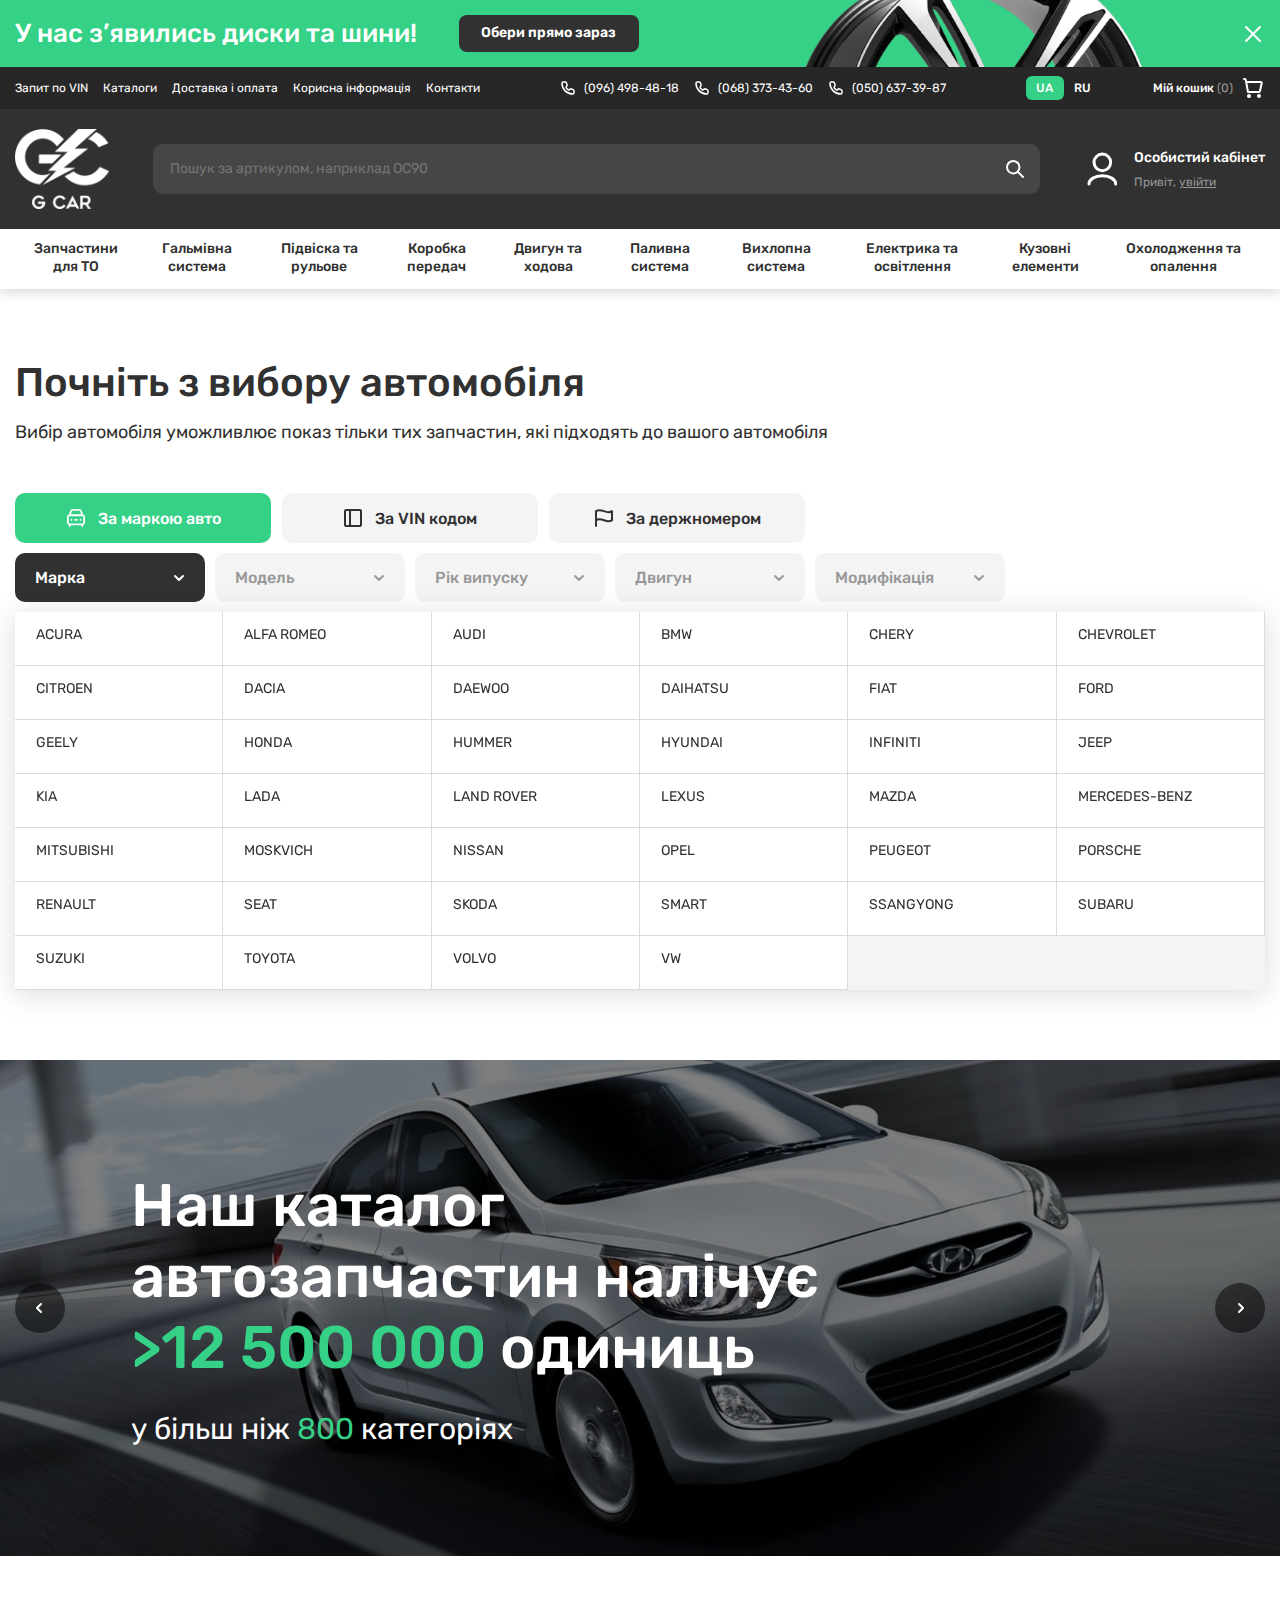
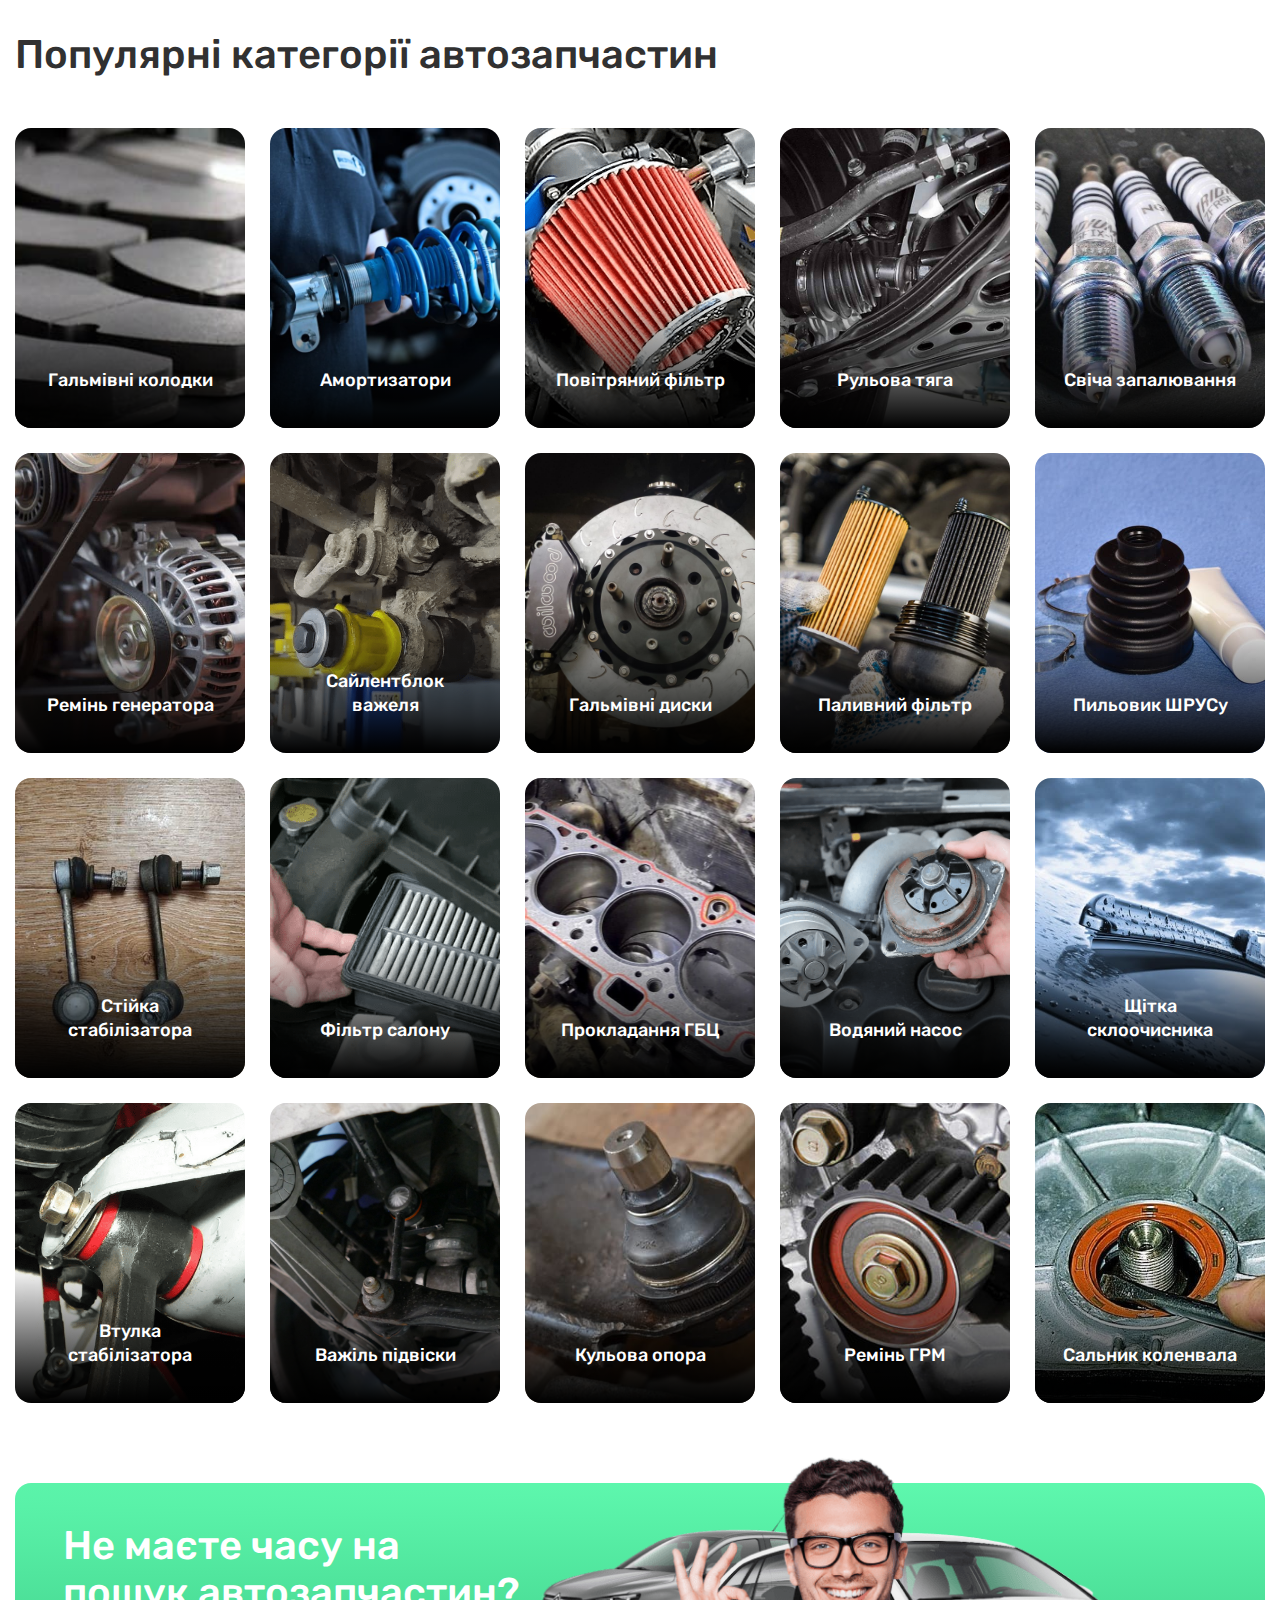
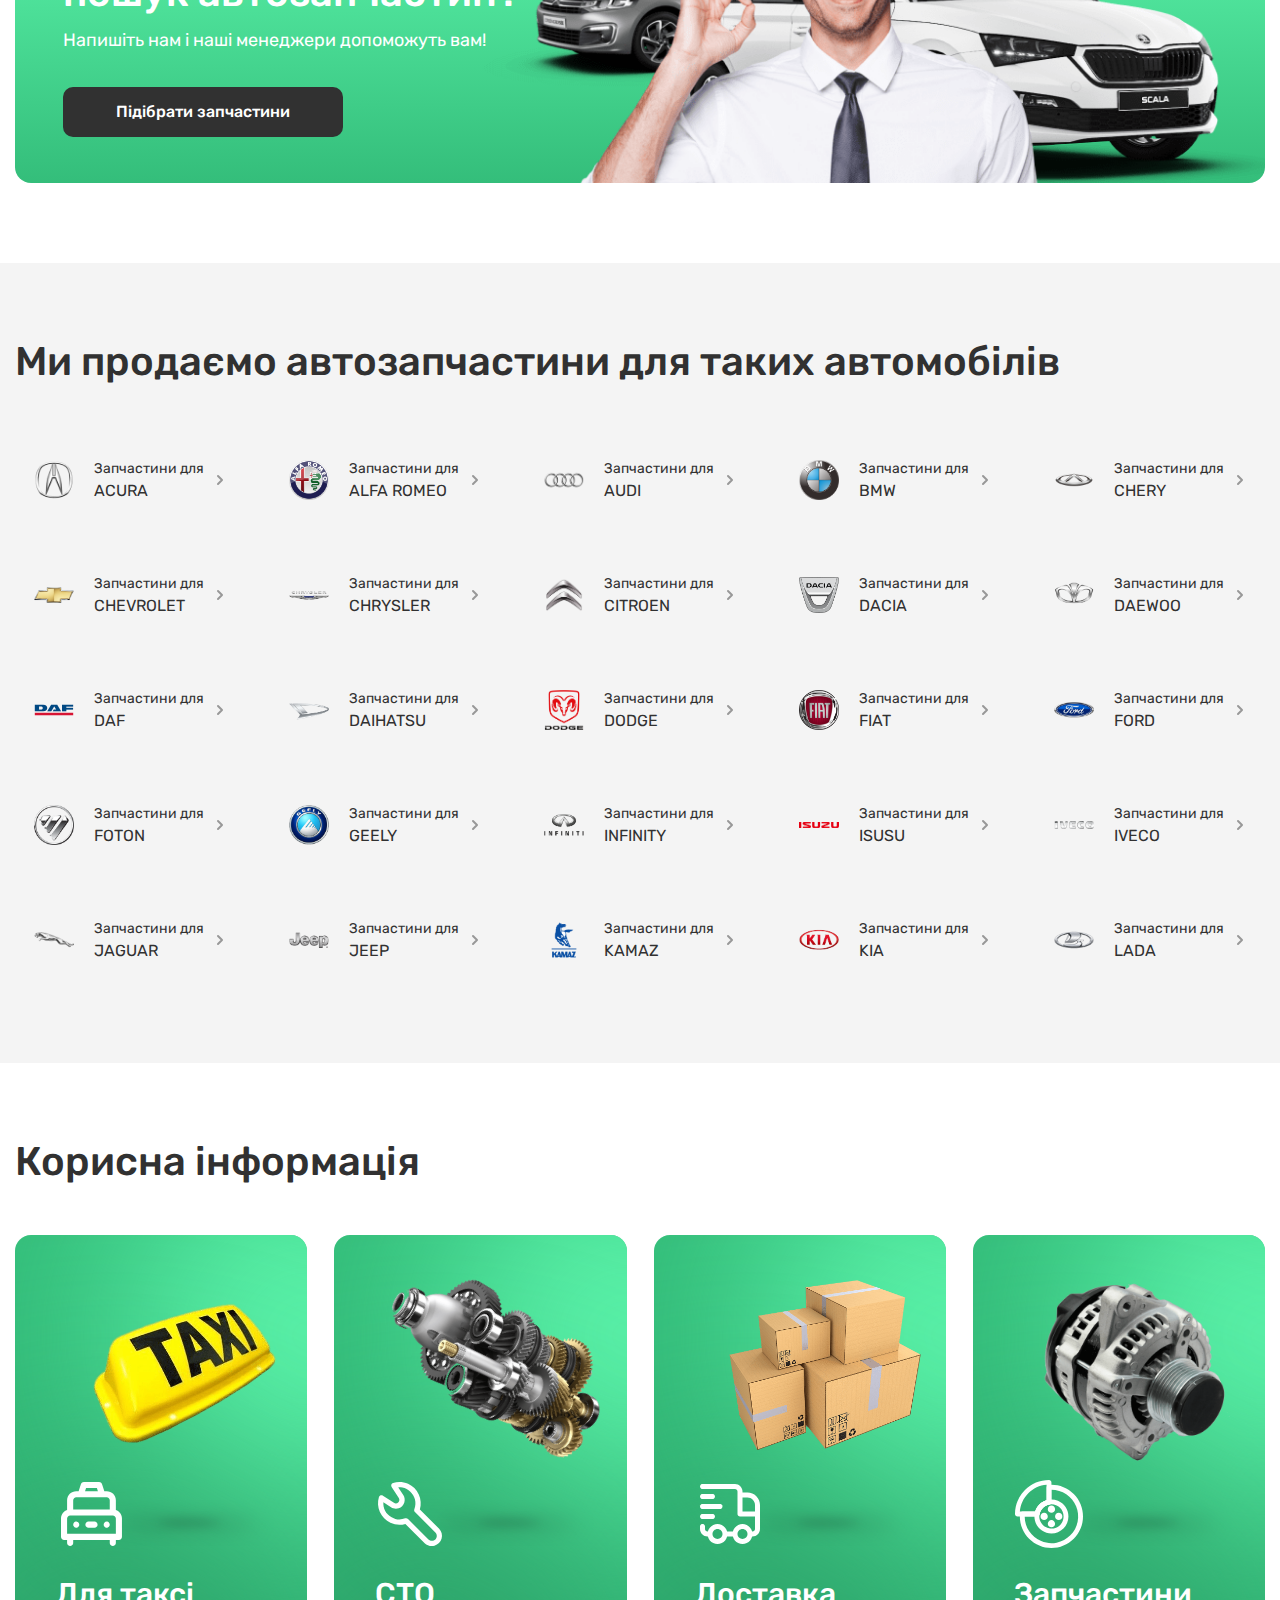
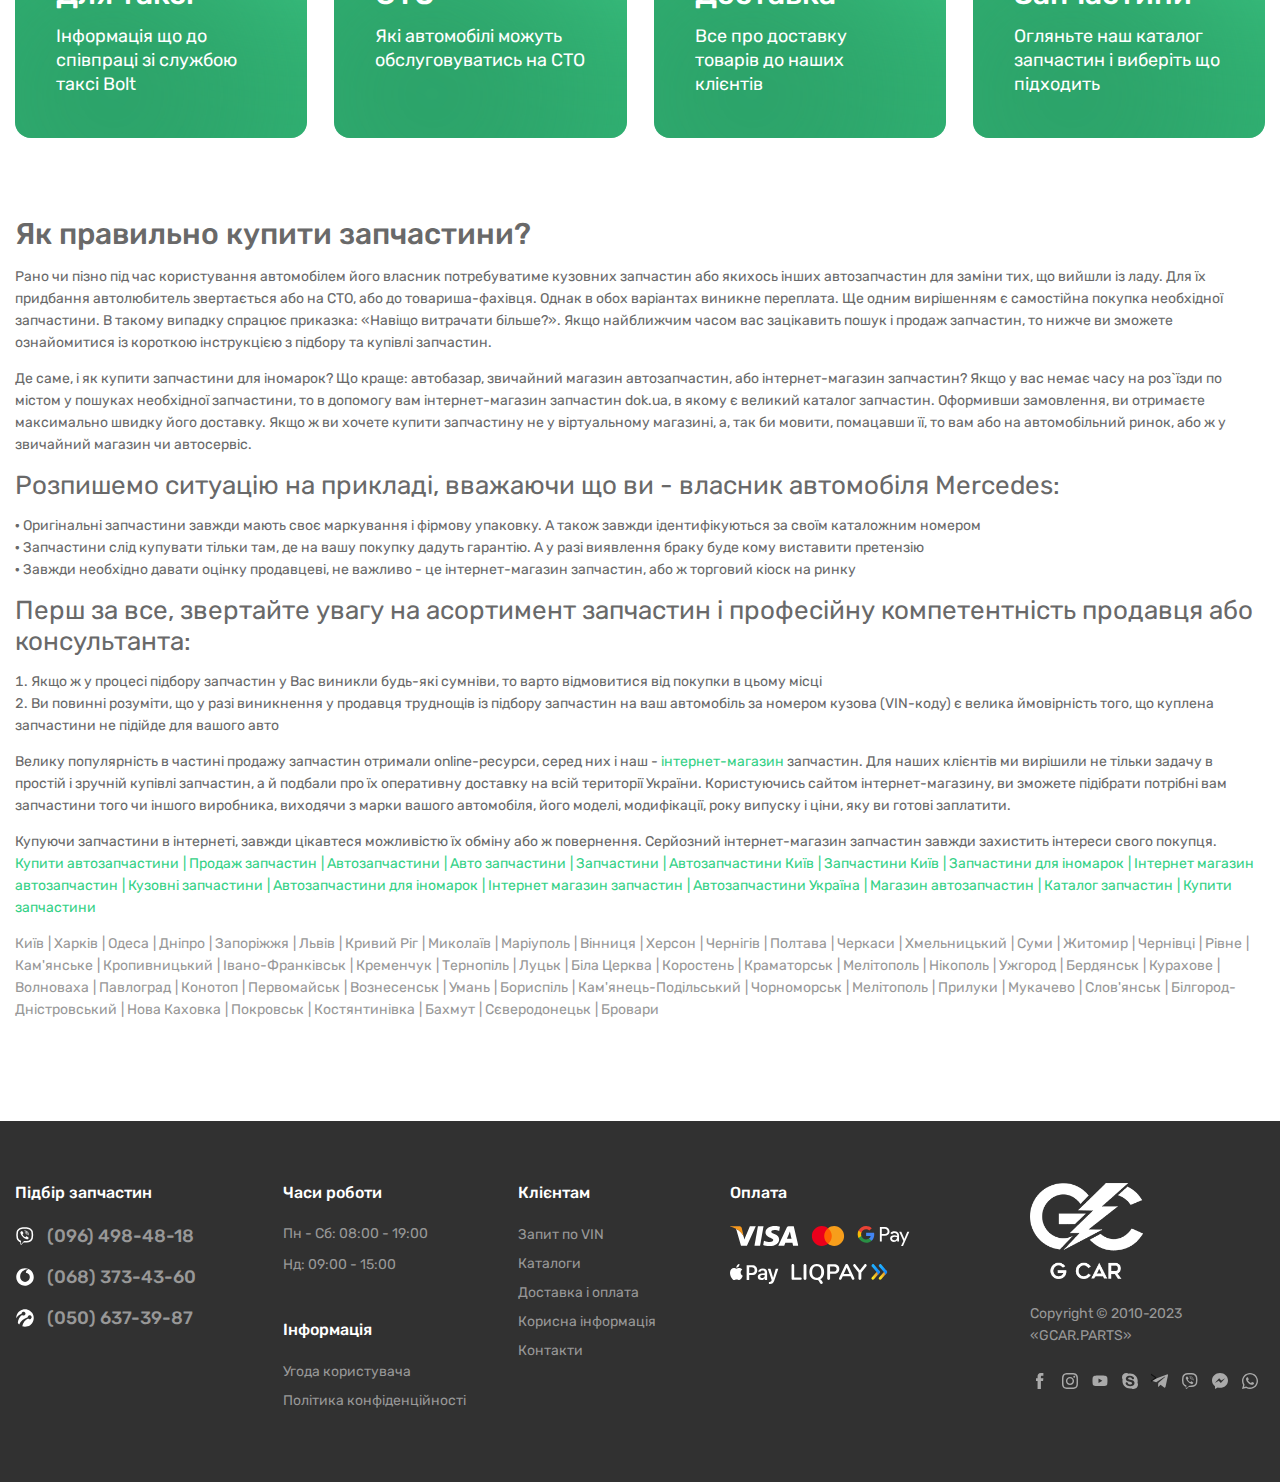
==== commit c987f06c: "Update .footer__socials" ====
--- a/index.html
+++ b/index.html
@@ -848,30 +848,14 @@
 						<img class="footer__logo" src="img/logo.png" alt="Logo">
 						<p class="footer__copy">Copyright © 2010-2023 «GCAR.PARTS»</p>
 						<div class="footer__socials">
-							<a href="#" aria-label="Facebook">
-								<svg width="20" height="20" viewBox="0 0 20 20" fill="none" xmlns="http://www.w3.org/2000/svg"> <path d="M13.0793 9.98459H10.8914V18H7.57655V9.98459H6V7.16766H7.57655V5.34478C7.57655 4.04123 8.19576 2 10.9209 2L13.3763 2.01027V4.74459H11.5947C11.3025 4.74459 10.8916 4.89059 10.8916 5.51242V7.17028H13.3689L13.0793 9.98459Z" /> </svg>
-							</a>
-							<a href="#" aria-label="Instagram">
-								<svg width="20" height="20" viewBox="0 0 20 20" fill="none" xmlns="http://www.w3.org/2000/svg"> <path d="M9.99387 2.00771C6.71967 2.00771 3.6105 1.71645 2.42291 4.76431C1.93237 6.02313 2.00361 7.65797 2.00361 9.99887C2.00361 12.053 1.93778 13.9836 2.42291 15.2325C3.60779 18.2822 6.74222 17.99 9.99206 17.99C13.1274 17.99 16.3601 18.3165 17.5621 15.2325C18.0536 13.9611 17.9814 12.3506 17.9814 9.99887C17.9814 6.87707 18.1537 4.8617 16.6396 3.34859C15.1067 1.81564 13.0336 2.00771 9.99026 2.00771H9.99387ZM9.27789 3.44778C16.1076 3.43696 16.9769 2.6777 16.4972 13.2253C16.3267 16.9557 13.4863 16.5464 9.99477 16.5464C3.62853 16.5464 3.44548 16.3642 3.44548 9.99527C3.44548 3.55238 3.95045 3.45139 9.27789 3.44598V3.44778ZM14.2591 4.77423C13.7297 4.77423 13.3005 5.20346 13.3005 5.73277C13.3005 6.26209 13.7297 6.69132 14.2591 6.69132C14.7884 6.69132 15.2176 6.26209 15.2176 5.73277C15.2176 5.20346 14.7884 4.77423 14.2591 4.77423ZM9.99387 5.89508C7.72781 5.89508 5.89098 7.73282 5.89098 9.99887C5.89098 12.2649 7.72781 14.1018 9.99387 14.1018C12.2599 14.1018 14.0959 12.2649 14.0959 9.99887C14.0959 7.73282 12.2599 5.89508 9.99387 5.89508ZM9.99387 7.33515C13.5151 7.33515 13.5196 12.6626 9.99387 12.6626C6.4735 12.6626 6.46809 7.33515 9.99387 7.33515Z"/> </svg>
-							</a>
-							<a href="#" aria-label="YouTube">
-								<svg width="20" height="20" viewBox="0 0 20 20" fill="none" xmlns="http://www.w3.org/2000/svg"> <path d="M17.1831 6.25092C17.0103 5.60831 16.5036 5.10175 15.8611 4.92871C14.6873 4.60754 9.992 4.60754 9.992 4.60754C9.992 4.60754 5.29691 4.60754 4.12311 4.91653C3.49295 5.08939 2.97394 5.6084 2.80109 6.25092C2.49219 7.42462 2.49219 9.85873 2.49219 9.85873C2.49219 9.85873 2.49219 12.3051 2.80109 13.4666C2.97412 14.1091 3.48059 14.6156 4.1232 14.7887C5.30926 15.1099 9.99219 15.1099 9.99219 15.1099C9.99219 15.1099 14.6873 15.1099 15.8611 14.8009C16.5037 14.628 17.0103 14.1214 17.1833 13.4789C17.4921 12.3051 17.4921 9.87109 17.4921 9.87109C17.4921 9.87109 17.5045 7.42462 17.1831 6.25092ZM8.49713 12.1075V7.61002L12.4015 9.85873L8.49713 12.1075Z"/> </svg>
-							</a>
-							<a href="#" aria-label="Skype">
-								<svg width="20" height="20" viewBox="0 0 20 20" fill="none" xmlns="http://www.w3.org/2000/svg"> <g clip-path="url(#clip0_38_533)"> <path d="M17.5393 11.6981C18.698 6.49142 14.1367 1.76142 8.78 2.66942C5.872 0.864753 2 2.90409 2 6.36409C2 7.16875 2.222 7.92209 2.608 8.57142C1.53133 13.7901 6.13 18.4521 11.482 17.4821C12.106 17.8121 12.818 18.0001 13.5747 18.0001C16.874 18.0001 18.9867 14.5781 17.5393 11.6981ZM10.064 15.2528C8.50266 15.2528 6.97733 14.8761 6.07466 13.5868C4.72933 11.6841 6.50333 10.7321 7.374 11.4574C8.10066 12.0701 7.87266 13.5521 10.0067 13.5521C10.9473 13.5521 12.1087 13.1508 12.1087 12.2181C12.1087 10.3414 7.94533 11.2294 6.29 9.18342C5.682 8.43409 5.56733 7.11209 6.314 6.15342C7.61533 4.47875 11.434 4.37675 13.076 5.64142C14.592 6.81475 14.1827 8.37209 12.9593 8.37209C11.488 8.37209 12.2613 6.44675 9.886 6.44675C8.164 6.44675 7.48666 7.67142 8.69933 8.26742C10.3133 9.06875 14.5327 8.81875 14.5327 12.0028C14.5273 14.2408 12.368 15.2528 10.064 15.2528Z"/> </g> <defs> <clipPath id="clip0_38_533"> <rect width="16" height="16" fill="white" transform="translate(2 2)"/> </clipPath> </defs> </svg>
-							</a>
-							<a href="#" aria-label="Telegram">
-								<svg width="20" height="20" viewBox="0 0 20 20" fill="none" xmlns="http://www.w3.org/2000/svg"> <g clip-path="url(#clip0_38_536)"> <path d="M8.278 12.1207L8.01334 15.8434C8.392 15.8434 8.556 15.6807 8.75267 15.4854L10.528 13.7887L14.2067 16.4827C14.8813 16.8587 15.3567 16.6607 15.5387 15.8621L17.9533 4.5474L17.954 4.54673C18.168 3.5494 17.5933 3.1594 16.936 3.40407L2.74266 8.83807C1.774 9.21407 1.78866 9.75407 2.578 9.99873L6.20667 11.1274L14.6353 5.8534C15.032 5.59073 15.3927 5.73607 15.096 5.99873L8.278 12.1207Z" /> </g> <defs> <clipPath id="clip0_38_536"> <rect width="16" height="16" fill="white" transform="translate(2 2)"/> </clipPath> </defs> </svg>
-							</a>
-							<a href="#" aria-label="Viber">
-								<svg width="20" height="20" viewBox="0 0 20 20" fill="none" xmlns="http://www.w3.org/2000/svg"> <path d="M17.1336 5.84662L17.129 5.82815C16.7555 4.31844 15.0719 2.69843 13.5257 2.3614L13.5083 2.35781C11.0075 1.88073 8.47182 1.88073 5.97153 2.35781L5.95357 2.3614C4.40795 2.69843 2.72433 4.31844 2.35037 5.82815L2.34626 5.84662C1.88458 7.95499 1.88458 10.0931 2.34626 12.2015L2.35037 12.2199C2.70838 13.6652 4.26662 15.2108 5.75505 15.6359V17.3211C5.75505 17.9311 6.49836 18.2306 6.92106 17.7905L8.62853 16.0156C8.99886 16.0363 9.36939 16.0479 9.73992 16.0479C10.9988 16.0479 12.2582 15.9289 13.5083 15.6903L13.5257 15.6867C15.0719 15.3497 16.7555 13.7297 17.129 12.22L17.1336 12.2015C17.5953 10.0931 17.5953 7.95499 17.1336 5.84662ZM15.7824 11.8957C15.5331 12.8807 14.2547 14.1052 13.239 14.3314C11.9093 14.5842 10.5691 14.6923 9.23016 14.6552C9.20354 14.6545 9.17794 14.6648 9.15937 14.6839C8.96936 14.8789 7.91266 15.9637 7.91266 15.9637L6.5866 17.3247C6.48964 17.4257 6.31933 17.357 6.31933 17.2174V14.4257C6.31933 14.3796 6.2864 14.3404 6.2411 14.3315C6.24085 14.3314 6.24059 14.3314 6.24033 14.3313C5.22462 14.1051 3.94678 12.8806 3.69695 11.8957C3.28144 9.98994 3.28144 8.05804 3.69695 6.1523C3.94678 5.16737 5.22462 3.94288 6.24033 3.71665C8.56262 3.27497 10.9172 3.27497 13.239 3.71665C14.2552 3.94288 15.5331 5.16737 15.7824 6.1523C16.1983 8.05809 16.1983 9.99 15.7824 11.8957Z" /> <path d="M11.9494 13.1847C11.7933 13.1373 11.6444 13.1054 11.5062 13.0481C10.0742 12.4539 8.75623 11.6874 7.71225 10.5124C7.11857 9.84426 6.65391 9.08991 6.26111 8.2916C6.07485 7.91302 5.91787 7.51961 5.75787 7.12877C5.61198 6.77234 5.82687 6.40412 6.05315 6.13557C6.26547 5.88354 6.53869 5.69066 6.83458 5.54851C7.06553 5.43755 7.29334 5.50152 7.46201 5.69728C7.82664 6.12049 8.16157 6.56535 8.43279 7.05592C8.59956 7.35766 8.5538 7.7265 8.25155 7.93185C8.17809 7.98176 8.11115 8.04034 8.04271 8.09672C7.98269 8.14612 7.92621 8.19603 7.88507 8.26293C7.80987 8.38533 7.80628 8.52968 7.8547 8.66275C8.22744 9.68708 8.85569 10.4836 9.88669 10.9126C10.0517 10.9812 10.2174 11.0612 10.4074 11.039C10.7257 11.0018 10.8288 10.6527 11.0518 10.4703C11.2699 10.292 11.5485 10.2896 11.7833 10.4382C12.0182 10.5869 12.2459 10.7465 12.4722 10.9078C12.6944 11.0661 12.9156 11.221 13.1206 11.4014C13.3176 11.575 13.3855 11.8026 13.2745 12.0381C13.0714 12.4695 12.7758 12.8283 12.3494 13.0573C12.229 13.1219 12.0852 13.1429 11.9494 13.1847C12.0852 13.1429 11.7933 13.1372 11.9494 13.1847Z" /> <path d="M9.74384 5.05498C11.617 5.10746 13.1555 6.35058 13.4852 8.20246C13.5414 8.51799 13.5614 8.84061 13.5864 9.16087C13.5969 9.29558 13.5206 9.42357 13.3752 9.42531C13.2251 9.42711 13.1575 9.30148 13.1478 9.16682C13.1285 8.90027 13.1151 8.63254 13.0784 8.3682C12.8844 6.97283 11.7718 5.8184 10.3829 5.57068C10.1739 5.53339 9.95996 5.52359 9.74825 5.50138C9.61441 5.48732 9.43912 5.47922 9.40947 5.31286C9.38459 5.17338 9.50232 5.06231 9.63514 5.05518C9.67125 5.05318 9.70757 5.05482 9.74384 5.05498C11.617 5.10746 9.70757 5.05482 9.74384 5.05498Z" /> <path d="M12.5905 8.74517C12.5874 8.76856 12.5858 8.82356 12.5721 8.87537C12.5224 9.06343 12.2373 9.08698 12.1716 8.89717C12.1521 8.84084 12.1492 8.77677 12.1491 8.71614C12.1485 8.31939 12.0622 7.92306 11.8622 7.57787C11.6565 7.22309 11.3423 6.92484 10.9738 6.74437C10.7509 6.63526 10.5099 6.56744 10.2657 6.52702C10.1589 6.50937 10.0511 6.49865 9.9438 6.48372C9.81381 6.46567 9.7444 6.38282 9.75056 6.25473C9.75631 6.13469 9.84403 6.04835 9.97484 6.05574C10.4047 6.08016 10.8199 6.17306 11.2021 6.37543C11.9793 6.787 12.4232 7.43665 12.5528 8.30411C12.5586 8.3434 12.5681 8.38234 12.571 8.42179C12.5784 8.5192 12.583 8.61672 12.5905 8.74517C12.5874 8.76856 12.583 8.61672 12.5905 8.74517Z" /> <path d="M11.4254 8.70001C11.2687 8.70283 11.1848 8.61608 11.1687 8.4724C11.1574 8.37221 11.1486 8.27069 11.1247 8.17322C11.0776 7.98126 10.9755 7.80336 10.814 7.68573C10.7378 7.63017 10.6514 7.5897 10.5609 7.56359C10.446 7.5304 10.3266 7.53953 10.2119 7.51142C10.0873 7.48089 10.0184 7.38004 10.038 7.26318C10.0558 7.15684 10.1593 7.07384 10.2755 7.08225C11.0017 7.13468 11.5208 7.51014 11.5949 8.36508C11.6001 8.42541 11.6063 8.48917 11.5929 8.54688C11.5699 8.64568 11.4968 8.69519 11.4254 8.70001C11.4968 8.69519 11.2687 8.70283 11.4254 8.70001Z" /> </svg>
-							</a>
-							<a href="#" aria-label="Messanger">
-								<svg width="20" height="20" viewBox="0 0 20 20" fill="none" xmlns="http://www.w3.org/2000/svg"> <g clip-path="url(#clip0_38_546)"> <path d="M2 9.40733C2 11.738 3.16267 13.8173 4.98067 15.1753V18L7.70467 16.5053C8.43133 16.706 9.20133 16.8153 9.99933 16.8153C14.4173 16.8153 17.9993 13.4993 17.9993 9.408C18 5.31667 14.418 2 10 2C5.582 2 2 5.316 2 9.40733H2ZM9.156 7.33267L11.2427 9.50533L15.1673 7.33267L10.794 11.974L8.75733 9.802L4.782 11.9747L9.156 7.33267Z" /> </g> <defs> <clipPath id="clip0_38_546"> <rect width="16" height="16" fill="white" transform="translate(2 2)"/> </clipPath> </defs> </svg>
-							</a>
-							<a href="#" aria-label="WhatsApp">
-								<svg width="20" height="20" viewBox="0 0 20 20" fill="none" xmlns="http://www.w3.org/2000/svg"> <path d="M2 18L3.11934 14.0245C2.39954 12.8017 2.02056 11.4103 2.02056 9.98107C2.02056 5.58029 5.60086 2 10.0016 2C14.4024 2 17.9827 5.58029 17.9827 9.98107C17.9827 14.3819 14.4024 17.9621 10.0016 17.9621C8.63038 17.9621 7.28766 17.6111 6.09983 16.9446L2 18ZM6.30942 15.4927L6.55372 15.6418C7.58937 16.2741 8.78166 16.6083 10.0016 16.6083C13.6559 16.6083 16.6288 13.6353 16.6288 9.98107C16.6288 6.32682 13.6559 3.35385 10.0016 3.35385C6.34738 3.35385 3.37441 6.32682 3.37441 9.98107C3.37441 11.2543 3.73629 12.4908 4.42084 13.5568L4.58536 13.813L3.94078 16.1024L6.30942 15.4927Z"/> <path d="M7.75971 6.26647L7.24183 6.23824C7.07917 6.22937 6.91962 6.28372 6.79667 6.39053C6.5456 6.60855 6.14416 7.03005 6.02086 7.57931C5.83698 8.39829 6.12114 9.40115 6.85659 10.404C7.59203 11.4069 8.96258 13.0114 11.3861 13.6967C12.1671 13.9176 12.7815 13.7687 13.2555 13.4655C13.6309 13.2253 13.8897 12.8399 13.9829 12.4041L14.0656 12.0179C14.0919 11.8952 14.0296 11.7706 13.9155 11.7181L12.1653 10.9113C12.0517 10.859 11.9169 10.8921 11.8405 10.9911L11.1534 11.8819C11.1015 11.9492 11.0127 11.9758 10.9324 11.9476C10.4619 11.7823 8.88571 11.1221 8.02085 9.4562C7.98335 9.38395 7.99267 9.29625 8.04587 9.23462L8.70254 8.47496C8.76963 8.39739 8.78658 8.28833 8.74627 8.19406L7.99182 6.42899C7.95166 6.33502 7.86165 6.27204 7.75971 6.26647Z"/> </svg>
-							</a>
+							<a href="#" aria-label="Facebook" class="icon icon-socials icon-socials-facebook"></a>
+							<a href="#" aria-label="Instagram" class="icon icon-socials icon-socials-instagram"></a>
+							<a href="#" aria-label="YouTube" class="icon icon-socials icon-socials-youtube"></a>
+							<a href="#" aria-label="Skype" class="icon icon-socials icon-socials-skype"></a>
+							<a href="#" aria-label="Telegram" class="icon icon-socials icon-socials-telegram">></a>
+							<a href="#" aria-label="Viber" class="icon icon-socials icon-socials-viber"></a>
+							<a href="#" aria-label="Messanger" class="icon icon-socials icon-socials-messenger"></a>
+							<a href="#" aria-label="WhatsApp" class="icon icon-socials icon-socials-whatsapp"></a>
 						</div>
 					</div>
 
--- a/css/style.css
+++ b/css/style.css
@@ -105,7 +105,43 @@
 	height: 20px;
 	background: url("../img/liqpay.svg");
 }
-
+.icon-socials {
+	-webkit-filter: grayscale(1);
+	        filter: grayscale(1);
+	-webkit-transition: all 0.2s ease;
+	transition: all 0.2s ease;
+}
+.icon-socials-facebook {
+	background: url("../img/facebook.svg");
+}
+.icon-socials-instagram {
+	background: url("../img/instagram.svg");
+}
+.icon-socials-youtube {
+	background: url("../img/youtube.svg");
+}
+.icon-socials-skype {
+	background: url("../img/skype.svg");
+}
+.icon-socials-telegram {
+	background: url("../img/telegram.svg");
+}
+.icon-socials-viber {
+	background: url("../img/socials-viber.svg");
+}
+.icon-socials-messenger {
+	background: url("../img/messenger.svg");
+}
+.icon-socials-whatsapp {
+	background: url("../img/whatsapp.svg");
+}
+
+@media (hover: hover) {
+	.icon-socials:hover {
+		-webkit-filter: grayscale(0);
+		        filter: grayscale(0);
+	}
+}
 .icon {
 	display: inline-block;
 	background-size: 100% 100%;
@@ -693,7 +729,7 @@
 		-webkit-box-direction: normal;
 		    -ms-flex-direction: column;
 		        flex-direction: column;
-		gap: 10px;
+		gap: 8px;
 		-webkit-box-align: stretch;
 		    -ms-flex-align: stretch;
 		        align-items: stretch;
@@ -720,6 +756,8 @@
 		        justify-content: stretch;
 		padding: 5px 0;
 		height: auto;
+		font-size: 16px;
+		line-height: 21px;
 		text-align: left;
 	}
 	.header__bottom-menu > ul:nth-child(1) > li.open {
@@ -751,6 +789,15 @@
 	}
 	.header__bottom-menu-sub span {
 		margin: 15px 0 11px 0;
+		font-size: 16px;
+		line-height: 21px;
+	}
+	.header__bottom-menu-sub ul {
+		gap: 8px;
+	}
+	.header__bottom-menu-sub ul li a {
+		font-size: 16px;
+		line-height: 19px;
 	}
 }
 @media (max-width: 767.5px) {
@@ -2153,10 +2200,9 @@
 	-ms-flex-wrap: wrap;
 	    flex-wrap: wrap;
 }
-.footer__socials a svg path {
-	fill: #989898;
-	-webkit-transition: all 0.2s ease;
-	transition: all 0.2s ease;
+.footer__socials a {
+	width: 20px;
+	height: 20px;
 }
 
 @media (hover: hover) {
@@ -2166,9 +2212,6 @@
 	.footer__links a:hover {
 		color: #34D186;
 		text-decoration: underline;
-	}
-	.footer__socials a:hover svg path {
-		fill: #34D186;
 	}
 }
 @media (max-width: 991.5px) {
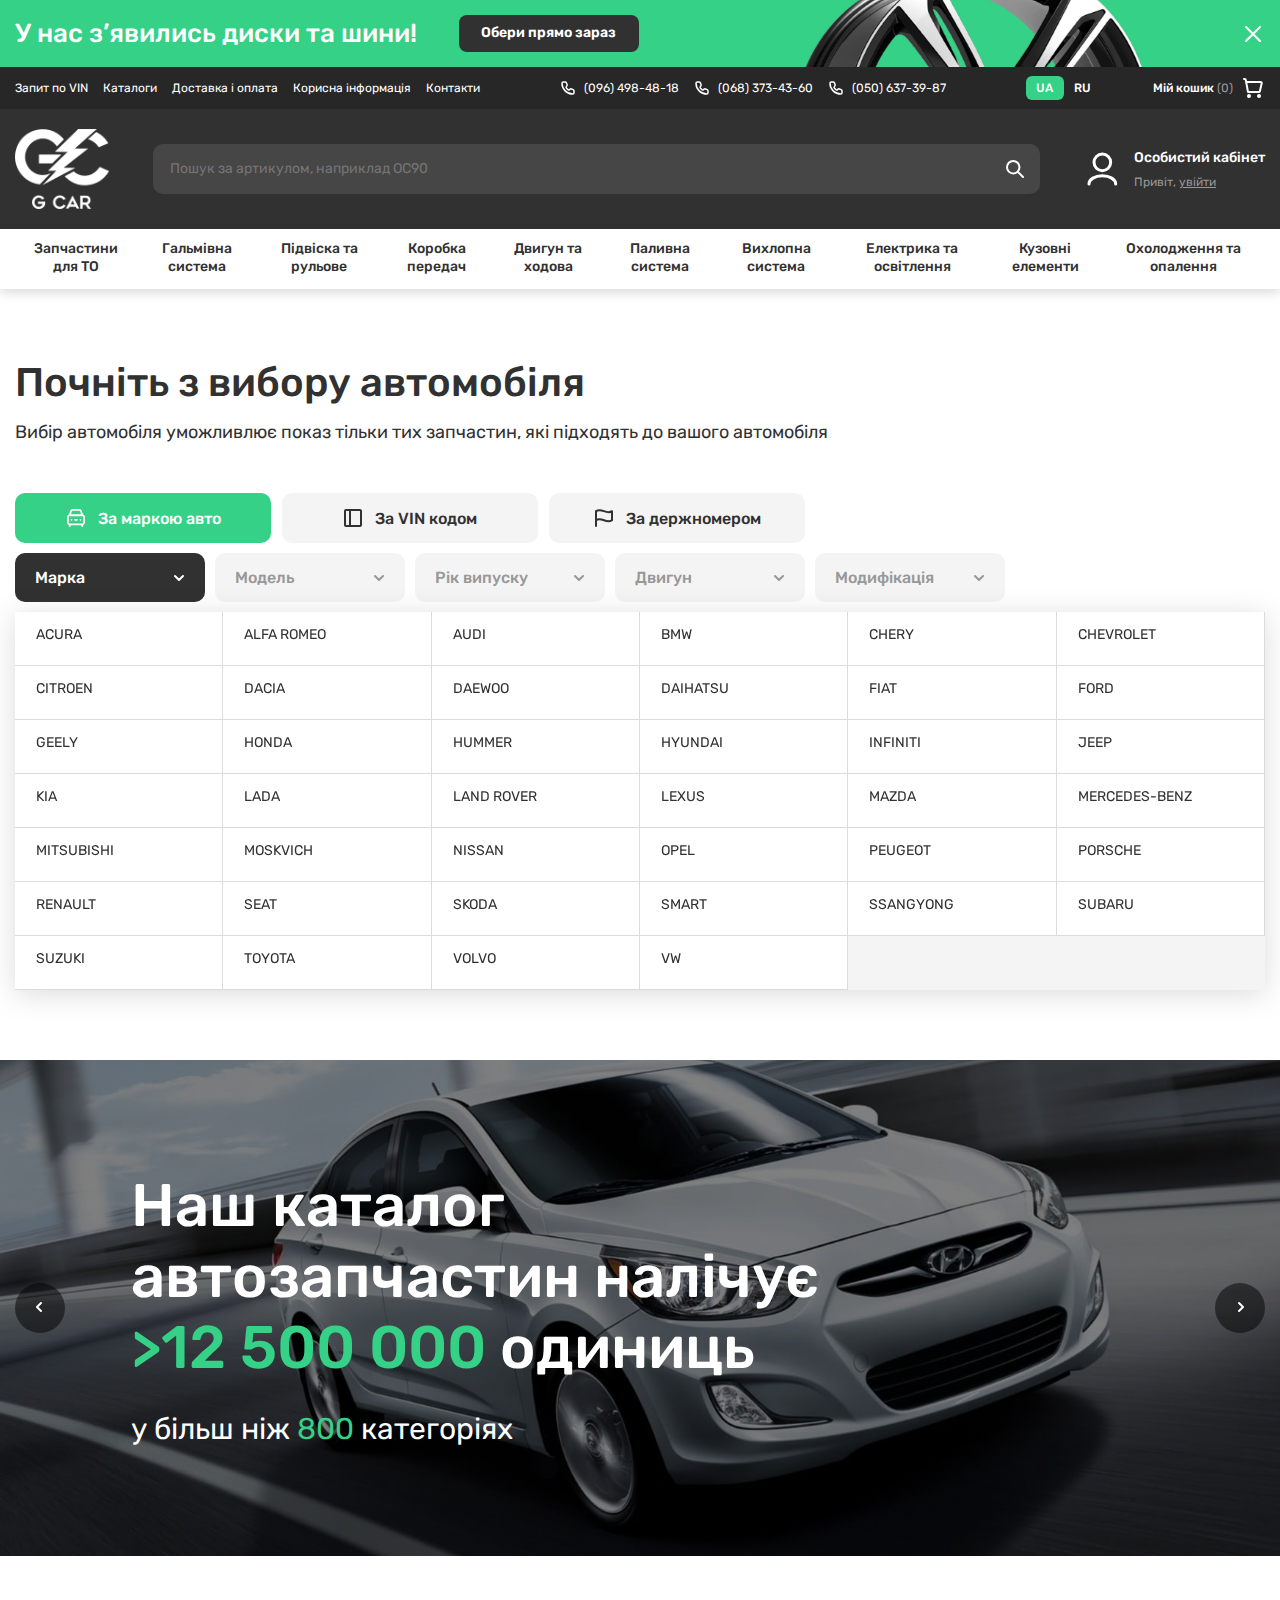
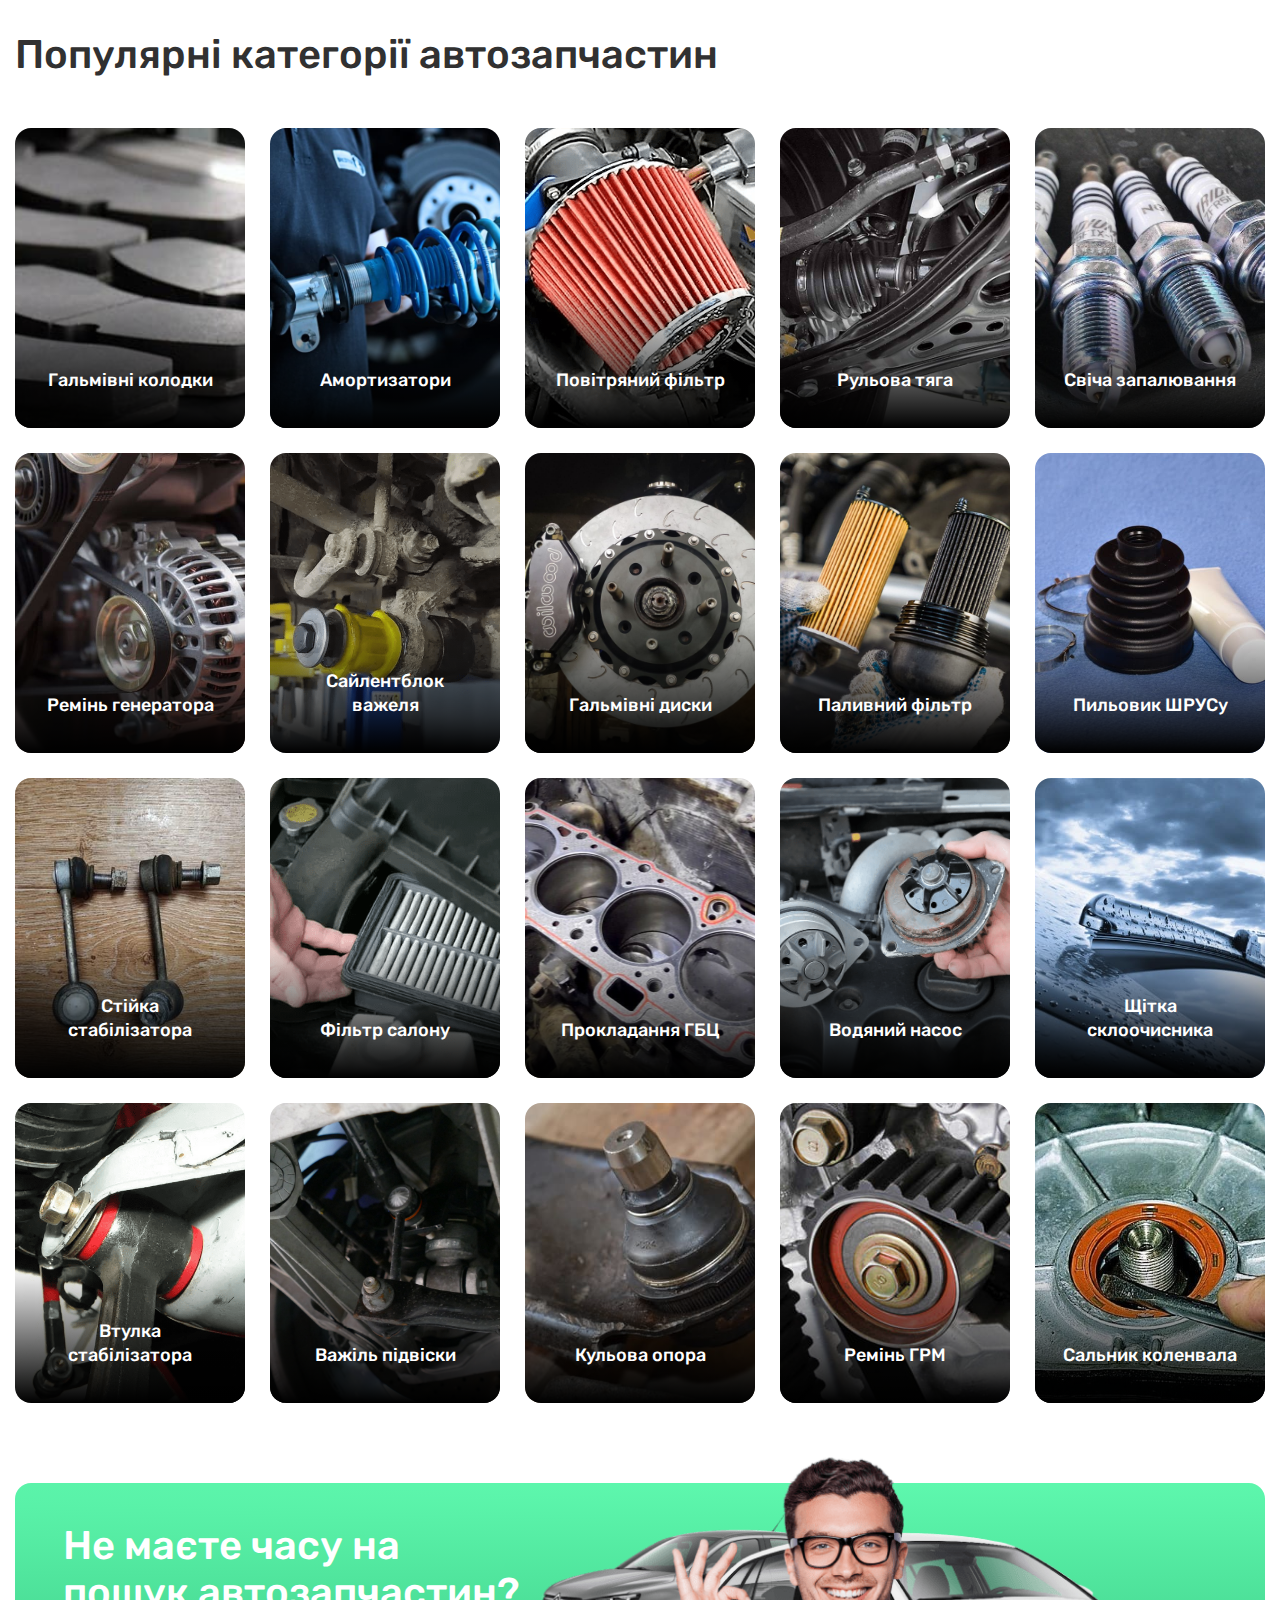
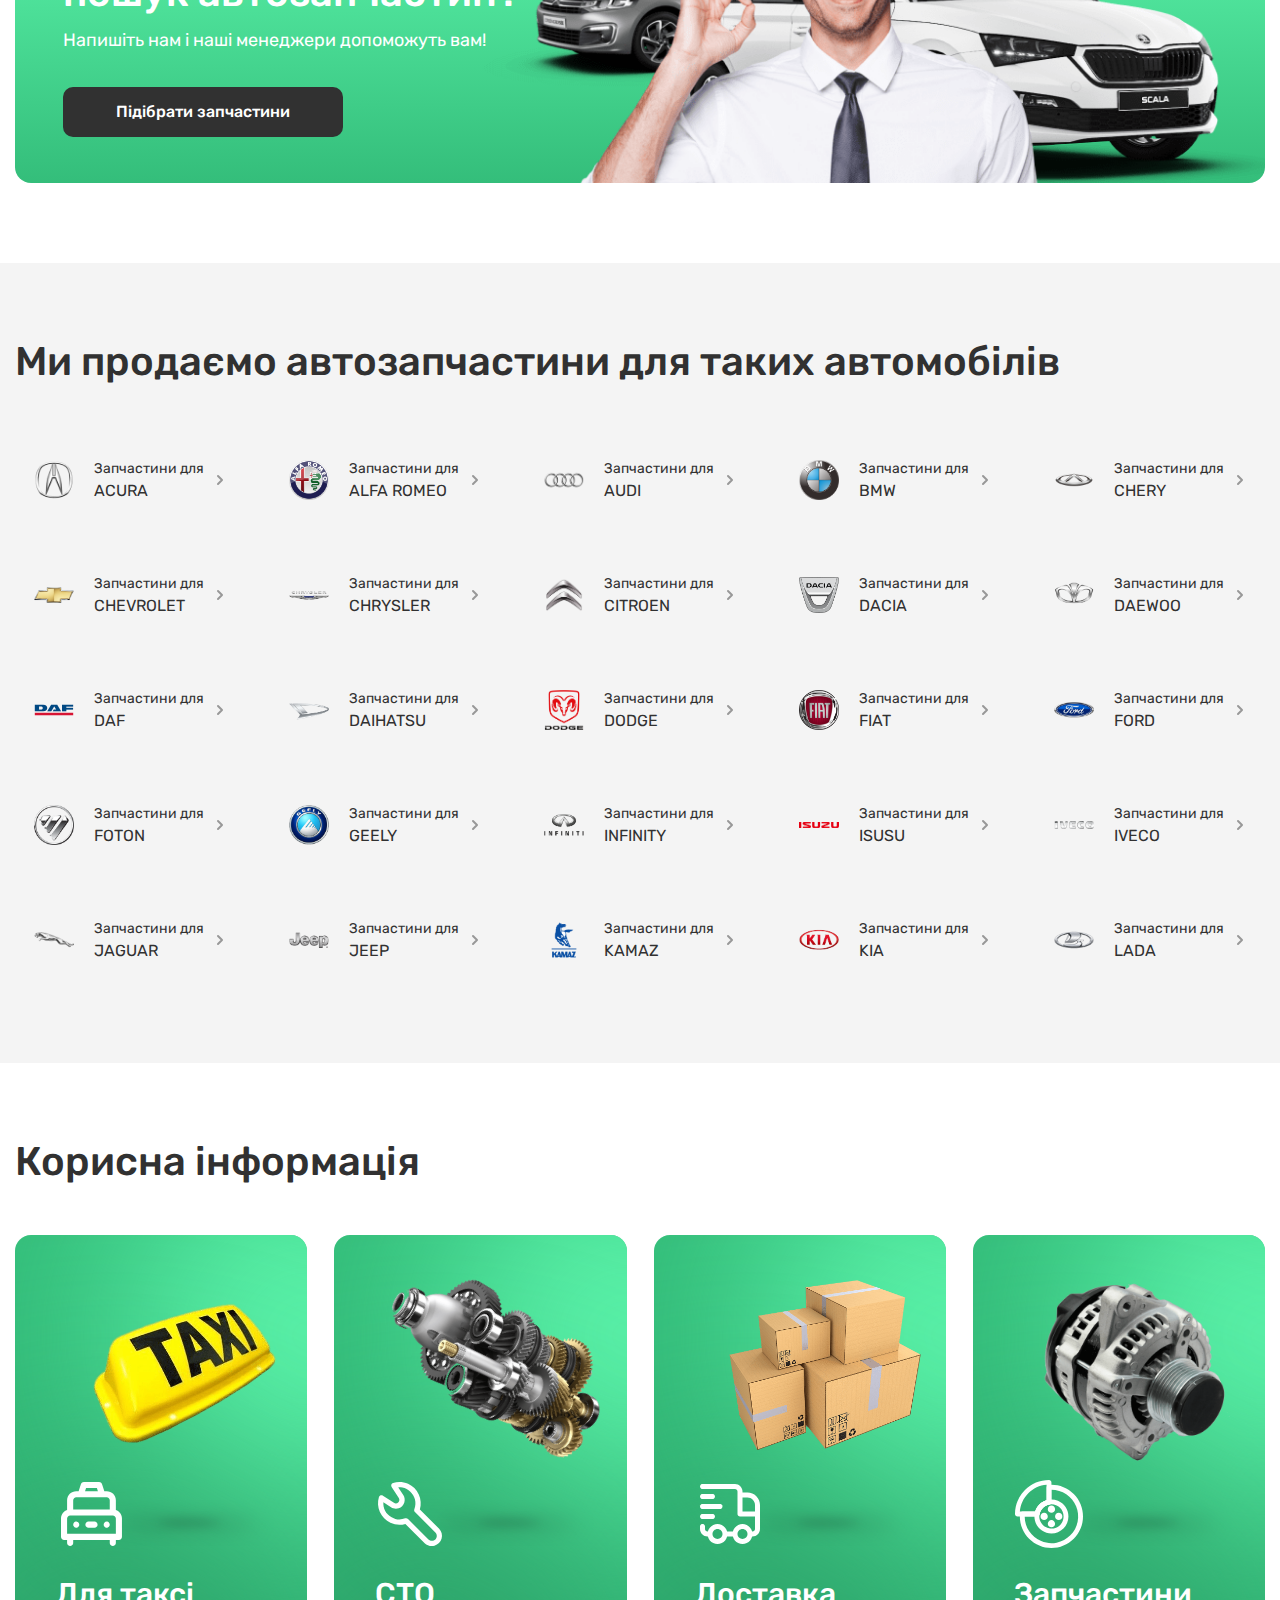
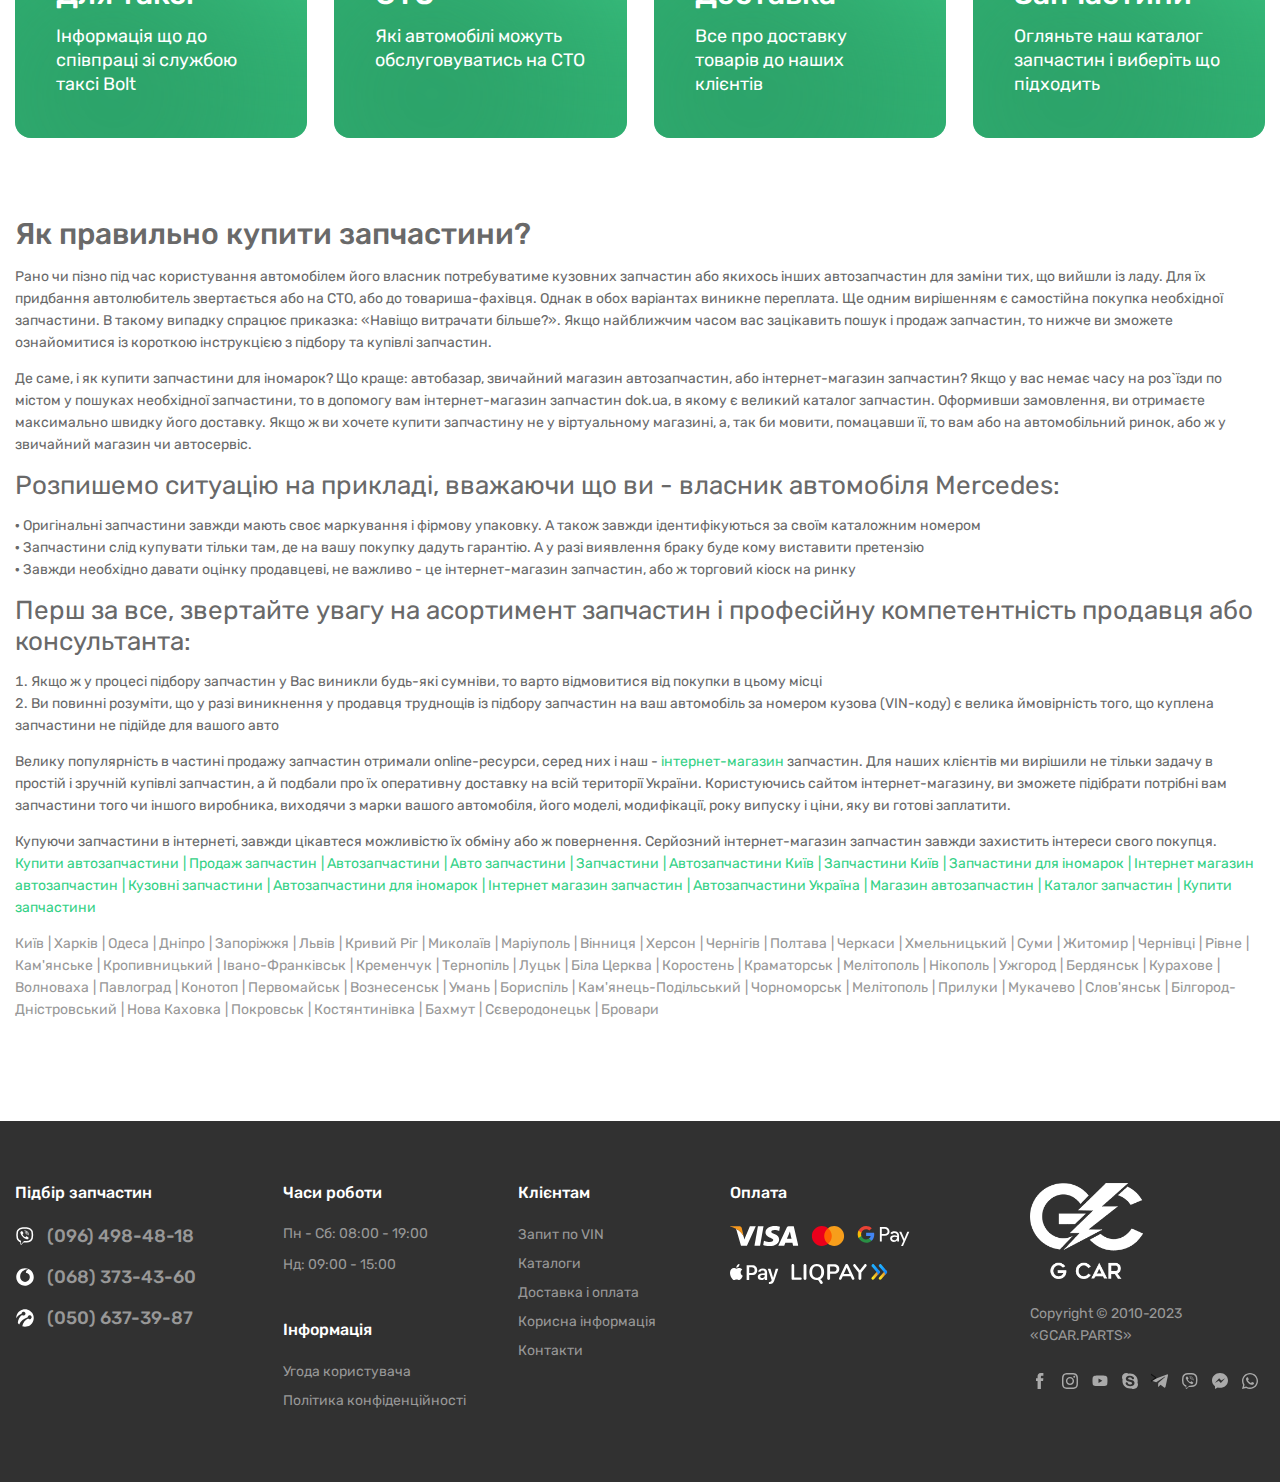
==== commit 5a624fd5: "Update to OwlCarousel2 from SwiperJS" ====
--- a/index.html
+++ b/index.html
@@ -10,10 +10,11 @@
 		<link rel="preconnect" href="https://fonts.gstatic.com" crossorigin>
 		<link href="https://fonts.googleapis.com/css2?family=Rubik:ital,wght@0,300;0,400;0,500;0,600;0,700;0,800;0,900;1,300;1,400;1,500;1,600;1,700;1,800;1,900&display=swap" rel="stylesheet">
 
+		<!-- Owl Carousel 2 -->
+		<link rel="stylesheet" href="css/owl.carousel.min.css">
+		<link rel="stylesheet" href="css/owl.theme.default.min.css">
 		<!-- CSS -->
 		<link rel="stylesheet" type="text/css" href="css/style.css">
-		<link rel="stylesheet" href="https://cdn.jsdelivr.net/npm/swiper@10/swiper-bundle.min.css"><!-- SwiperJS -->
-
 
 		<meta name="viewport" content="width=device-width, initial-scale=1">
 
@@ -23,7 +24,7 @@
 	</head>
 	<body>
 
-		<header class="header">
+		<header>
 
 			<div class="header__ad">
 				<div class="content-container">
@@ -103,139 +104,298 @@
 								<li>
 									<span>Запчастини для ТО</span>
 									<div class="header__bottom-menu-sub">
-										<span>Деталі для технічного обслуговування</span>
-										<ul>
-											<li><a href="#">Гальмівні колодки</a></li>
-											<li><a href="#">Гальмівні диски</a></li>
-											<li><a href="#">Ремінь ГРМ</a></li>
-											<li><a href="#">Свіча запалювання</a></li>
-											<li><a href="#">Комплект ременів ГРМ</a></li>
-										</ul>
-										<span>Гальмівні елементи</span>
-										<ul>
-											<li><a href="#">Гальмівні колодки</a></li>
-											<li><a href="#">Гальмівні диски</a></li>
-											<li><a href="#">Lorem ipsum dolor sit, amet consectetur, adipisicing elit.</a></li>
-											<li><a href="#">Свіча запалювання</a></li>
-											<li><a href="#">Комплект ременів ГРМ</a></li>
-										</ul>
+										<div>
+											<span>Деталі для технічного обслуговування</span>
+											<ul>
+												<li><a href="#">Гальмівні колодки</a></li>
+												<li><a href="#">Гальмівні диски</a></li>
+												<li><a href="#">Ремінь ГРМ</a></li>
+												<li><a href="#">Свіча запалювання</a></li>
+												<li><a href="#">Комплект ременів ГРМ</a></li>
+											</ul>
+										</div>
+										<div>
+											<span>Гальмівні елементи</span>
+											<ul>
+												<li><a href="#">Гальмівні колодки</a></li>
+												<li><a href="#">Гальмівні диски</a></li>
+												<li><a href="#">Комплект ременів ГРМ</a></li>
+												<li><a href="#">Свіча запалювання</a></li>
+												<li><a href="#">Комплект ременів ГРМ</a></li>
+											</ul>
+										</div>
 									</div>
 								</li>
 								<li>
 									<span>Гальмівна система</span>
 									<div class="header__bottom-menu-sub">
-										<span>Гальмівні елементи</span>
-										<ul>
-											<li><a href="#">Гальмівні колодки</a></li>
-											<li><a href="#">Гальмівні диски</a></li>
-											<li><a href="#">Ремінь ГРМ</a></li>
-											<li><a href="#">Свіча запалювання</a></li>
-											<li><a href="#">Комплект ременів ГРМ</a></li>
-										</ul>
+										<div>
+											<span>Гальмівні елементи</span>
+											<ul>
+												<li><a href="#">Гальмівні колодки</a></li>
+												<li><a href="#">Гальмівні диски</a></li>
+												<li><a href="#">Комплект ременів ГРМ</a></li>
+												<li><a href="#">Свіча запалювання</a></li>
+												<li><a href="#">Комплект ременів ГРМ</a></li>
+												<li><a href="#">Гальмівні колодки</a></li>
+												<li><a href="#">Гальмівні диски</a></li>
+												<li><a href="#">Lorem ipsum dolor sit, amet consectetur, adipisicing elit.</a></li>
+												<li><a href="#">Свіча запалювання</a></li>
+												<li><a href="#">Комплект ременів ГРМ</a></li>
+											</ul>
+										</div>
 									</div>
 								</li>
 								<li>
 									<span>Підвіска та рульове</span>
 									<div class="header__bottom-menu-sub">
-										<span>Гальмівні елементи</span>
-										<ul>
-											<li><a href="#">Гальмівні колодки</a></li>
-											<li><a href="#">Гальмівні диски</a></li>
-											<li><a href="#">Ремінь ГРМ</a></li>
-											<li><a href="#">Свіча запалювання</a></li>
-											<li><a href="#">Комплект ременів ГРМ</a></li>
-										</ul>
+										<div>
+											<span>Гальмівні елементи</span>
+											<ul>
+												<li><a href="#">Гальмівні колодки</a></li>
+												<li><a href="#">Гальмівні диски</a></li>
+												<li><a href="#">Свіча запалювання</a></li>
+												<li><a href="#">Комплект ременів ГРМ</a></li>
+												<li><a href="#">Гальмівні колодки</a></li>
+												<li><a href="#">Комплект ременів ГРМ</a></li>
+												<li><a href="#">Гальмівні диски</a></li>
+												<li><a href="#">Свіча запалювання</a></li>
+												<li><a href="#">Комплект ременів ГРМ</a></li>
+											</ul>
+										</div>
+										<div>
+											<span>Гальмівні елементи</span>
+											<ul>
+												<li><a href="#">Гальмівні колодки</a></li>
+												<li><a href="#">Гальмівні диски</a></li>
+												<li><a href="#">Комплект ременів ГРМ</a></li>
+												<li><a href="#">Свіча запалювання</a></li>
+												<li><a href="#">Комплект ременів ГРМ</a></li>
+											</ul>
+										</div>
+										<div>
+											<span>Гальмівні елементи</span>
+											<ul>
+												<li><a href="#">Гальмівні колодки</a></li>
+												<li><a href="#">Гальмівні диски</a></li>
+												<li><a href="#">Свіча запалювання</a></li>
+												<li><a href="#">Комплект ременів ГРМ</a></li>
+											</ul>
+										</div>
 									</div>
 								</li>
 								<li>
 									<span>Коробка передач</span>
 									<div class="header__bottom-menu-sub">
-										<span>Гальмівні елементи</span>
-										<ul>
-											<li><a href="#">Гальмівні колодки</a></li>
-											<li><a href="#">Гальмівні диски</a></li>
-											<li><a href="#">Ремінь ГРМ</a></li>
-											<li><a href="#">Свіча запалювання</a></li>
-											<li><a href="#">Комплект ременів ГРМ</a></li>
-										</ul>
+										<div>
+											<span>Гальмівні елементи</span>
+											<ul>
+												<li><a href="#">Гальмівні колодки</a></li>
+												<li><a href="#">Гальмівні диски</a></li>
+												<li><a href="#">Свіча запалювання</a></li>
+												<li><a href="#">Гальмівні диски</a></li>
+												<li><a href="#">Комплект ременів ГРМ</a></li>
+												<li><a href="#">Гальмівні диски</a></li>
+											</ul>
+										</div>
+										<div>
+											<span>Гальмівні елементи</span>
+											<ul>
+												<li><a href="#">Гальмівні колодки</a></li>
+												<li><a href="#">Гальмівні диски</a></li>
+												<li><a href="#">Свіча запалювання</a></li>
+												<li><a href="#">Гальмівні диски</a></li>
+												<li><a href="#">Комплект ременів ГРМ</a></li>
+												<li><a href="#">Гальмівні диски</a></li>
+											</ul>
+										</div>
 									</div>
 								</li>
 								<li>
 									<span>Двигун та ходова</span>
-									<div class="header__bottom-menu-sub">
-										<span>Гальмівні елементи</span>
-										<ul>
-											<li><a href="#">Гальмівні колодки</a></li>
-											<li><a href="#">Гальмівні диски</a></li>
-											<li><a href="#">Ремінь ГРМ</a></li>
-											<li><a href="#">Свіча запалювання</a></li>
-											<li><a href="#">Комплект ременів ГРМ</a></li>
-										</ul>
+									<div class="header__bottom-menu-sub header__bottom-menu-sub_right">
+										<div>
+											<span>Деталі для технічного обслуговування</span>
+											<ul>
+												<li><a href="#">Гальмівні колодки</a></li>
+												<li><a href="#">Гальмівні диски</a></li>
+												<li><a href="#">Ремінь ГРМ</a></li>
+												<li><a href="#">Свіча запалювання</a></li>
+												<li><a href="#">Комплект ременів ГРМ</a></li>
+												<li><a href="#">Гальмівні колодки</a></li>
+												<li><a href="#">Гальмівні диски</a></li>
+												<li><a href="#">Ремінь ГРМ</a></li>
+												<li><a href="#">Свіча запалювання</a></li>
+												<li><a href="#">Комплект ременів ГРМ</a></li>
+												<li><a href="#">Гальмівні колодки</a></li>
+												<li><a href="#">Гальмівні диски</a></li>
+												<li><a href="#">Ремінь ГРМ</a></li>
+												<li><a href="#">Свіча запалювання</a></li>
+												<li><a href="#">Комплект ременів ГРМ</a></li>
+												<li><a href="#">Гальмівні колодки</a></li>
+												<li><a href="#">Гальмівні диски</a></li>
+												<li><a href="#">Ремінь ГРМ</a></li>
+												<li><a href="#">Свіча запалювання</a></li>
+												<li><a href="#">Комплект ременів ГРМ</a></li>
+											</ul>
+										</div>
+										<div>
+											<span>Гальмівні елементи</span>
+											<ul>
+												<li><a href="#">Гальмівні колодки</a></li>
+												<li><a href="#">Гальмівні диски</a></li>
+												<li><a href="#">Комплект ременів ГРМ</a></li>
+												<li><a href="#">Свіча запалювання</a></li>
+												<li><a href="#">Комплект ременів ГРМ</a></li>
+											</ul>
+										</div>
+										<div>
+											<span>Деталі для технічного обслуговування</span>
+											<ul>
+												<li><a href="#">Гальмівні колодки</a></li>
+												<li><a href="#">Гальмівні диски</a></li>
+												<li><a href="#">Ремінь ГРМ</a></li>
+												<li><a href="#">Свіча запалювання</a></li>
+												<li><a href="#">Комплект ременів ГРМ</a></li>
+											</ul>
+										</div>
 									</div>
 								</li>
 								<li>
 									<span>Паливна система</span>
-									<div class="header__bottom-menu-sub header__bottom-menu-sub_right">
-										<span>Гальмівні елементи</span>
-										<ul>
-											<li><a href="#">Гальмівні колодки</a></li>
-											<li><a href="#">Гальмівні диски</a></li>
-											<li><a href="#">Ремінь ГРМ</a></li>
-											<li><a href="#">Свіча запалювання</a></li>
-											<li><a href="#">Комплект ременів ГРМ</a></li>
-										</ul>
+									<div class="header__bottom-menu-sub">
+										<div>
+											<span>Гальмівні елементи</span>
+											<ul>
+												<li><a href="#">Гальмівні колодки</a></li>
+												<li><a href="#">Гальмівні диски</a></li>
+												<li><a href="#">Комплект ременів ГРМ</a></li>
+												<li><a href="#">Свіча запалювання</a></li>
+												<li><a href="#">Комплект ременів ГРМ</a></li>
+											</ul>
+										</div>
 									</div>
 								</li>
 								<li>
 									<span>Вихлопна система</span>
-									<div class="header__bottom-menu-sub header__bottom-menu-sub_right">
-										<span>Гальмівні елементи</span>
-										<ul>
-											<li><a href="#">Гальмівні колодки</a></li>
-											<li><a href="#">Гальмівні диски</a></li>
-											<li><a href="#">Ремінь ГРМ</a></li>
-											<li><a href="#">Свіча запалювання</a></li>
-											<li><a href="#">Комплект ременів ГРМ</a></li>
-										</ul>
+									<div class="header__bottom-menu-sub">
+										<div>
+											<span>Гальмівні елементи</span>
+											<ul>
+												<li><a href="#">Гальмівні колодки</a></li>
+												<li><a href="#">Гальмівні диски</a></li>
+												<li><a href="#">Свіча запалювання</a></li>
+												<li><a href="#">Комплект ременів ГРМ</a></li>
+											</ul>
+											<span>Елементи</span>
+											<ul>
+												<li><a href="#">Гальмівні колодки</a></li>
+												<li><a href="#">Гальмівні диски</a></li>
+											</ul>
+										</div>
 									</div>
 								</li>
 								<li>
 									<span>Електрика та освітлення</span>
-									<div class="header__bottom-menu-sub header__bottom-menu-sub_right">
-										<span>Гальмівні елементи</span>
-										<ul>
-											<li><a href="#">Гальмівні колодки</a></li>
-											<li><a href="#">Гальмівні диски</a></li>
-											<li><a href="#">Ремінь ГРМ</a></li>
-											<li><a href="#">Свіча запалювання</a></li>
-											<li><a href="#">Комплект ременів ГРМ</a></li>
-										</ul>
+									<div class="header__bottom-menu-sub">
+										<div>
+											<span>Гальмівні елементи</span>
+											<ul>
+												<li><a href="#">Гальмівні колодки</a></li>
+												<li><a href="#">Гальмівні диски</a></li>
+												<li><a href="#">Свіча запалювання</a></li>
+												<li><a href="#">Комплект ременів ГРМ</a></li>
+												<li><a href="#">Гальмівні колодки</a></li>
+												<li><a href="#">Гальмівні диски</a></li>
+												<li><a href="#">Ремінь ГРМ</a></li>
+												<li><a href="#">Свіча запалювання</a></li>
+												<li><a href="#">Комплект ременів ГРМ</a></li>
+												<li><a href="#">Гальмівні колодки</a></li>
+												<li><a href="#">Гальмівні диски</a></li>
+												<li><a href="#">Свіча запалювання</a></li>
+											</ul>
+										</div>
 									</div>
 								</li>
 								<li>
 									<span>Кузовні елементи</span>
 									<div class="header__bottom-menu-sub header__bottom-menu-sub_right">
-										<span>Гальмівні елементи</span>
-										<ul>
-											<li><a href="#">Гальмівні колодки</a></li>
-											<li><a href="#">Гальмівні диски</a></li>
-											<li><a href="#">Ремінь ГРМ</a></li>
-											<li><a href="#">Свіча запалювання</a></li>
-											<li><a href="#">Комплект ременів ГРМ</a></li>
-										</ul>
+										<div>
+											<span>Гальмівні елементи</span>
+											<ul>
+												<li><a href="#">Гальмівні колодки</a></li>
+												<li><a href="#">Гальмівні диски</a></li>
+												<li><a href="#">Свіча запалювання</a></li>
+												<li><a href="#">Комплект ременів ГРМ</a></li>
+												<li><a href="#">Гальмівні колодки</a></li>
+												<li><a href="#">Гальмівні диски</a></li>
+												<li><a href="#">Свіча запалювання</a></li>
+												<li><a href="#">Комплект ременів ГРМ</a></li>
+											</ul>
+										</div>
+										<div>
+											<span>Гальмівні елементи</span>
+											<ul>
+												<li><a href="#">Гальмівні колодки</a></li>
+												<li><a href="#">Гальмівні диски</a></li>
+												<li><a href="#">Комплект ременів ГРМ</a></li>
+												<li><a href="#">Свіча запалювання</a></li>
+												<li><a href="#">Комплект ременів ГРМ</a></li>
+											</ul>
+											<span>Гальмівні елементи</span>
+											<ul>
+												<li><a href="#">Гальмівні колодки</a></li>
+												<li><a href="#">Гальмівні диски</a></li>
+												<li><a href="#">Свіча запалювання</a></li>
+												<li><a href="#">Комплект ременів ГРМ</a></li>
+												<li><a href="#">Гальмівні колодки</a></li>
+												<li><a href="#">Гальмівні диски</a></li>
+												<li><a href="#">Свіча запалювання</a></li>
+												<li><a href="#">Комплект ременів ГРМ</a></li>
+											</ul>
+										</div>
 									</div>
 								</li>
 								<li>
 									<span>Охолодження та опалення</span>
 									<div class="header__bottom-menu-sub header__bottom-menu-sub_right">
-										<span>Гальмівні елементи</span>
-										<ul>
-											<li><a href="#">Гальмівні колодки</a></li>
-											<li><a href="#">Гальмівні диски</a></li>
-											<li><a href="#">Ремінь ГРМ</a></li>
-											<li><a href="#">Свіча запалювання</a></li>
-											<li><a href="#">Комплект ременів ГРМ</a></li>
-										</ul>
+										<div>
+											<span>Гальмівні елементи</span>
+											<ul>
+												<li><a href="#">Гальмівні колодки</a></li>
+												<li><a href="#">Гальмівні диски</a></li>
+												<li><a href="#">Свіча запалювання</a></li>
+												<li><a href="#">Комплект ременів ГРМ</a></li>
+												<li><a href="#">Гальмівні колодки</a></li>
+												<li><a href="#">Гальмівні диски</a></li>
+											</ul>
+										</div>
+										<div>
+											<span>Гальмівні елементи</span>
+											<ul>
+												<li><a href="#">Гальмівні колодки</a></li>
+												<li><a href="#">Гальмівні диски</a></li>
+												<li><a href="#">Свіча запалювання</a></li>
+											</ul>
+											<span>Гальмівні елементи</span>
+											<ul>
+												<li><a href="#">Гальмівні колодки</a></li>
+												<li><a href="#">Гальмівні диски</a></li>
+											</ul>
+										</div>
+										<div>
+											<span>Гальмівні елементи</span>
+											<ul>
+												<li><a href="#">Гальмівні колодки</a></li>
+												<li><a href="#">Гальмівні диски</a></li>
+												<li><a href="#">Свіча запалювання</a></li>
+												<li><a href="#">Комплект ременів ГРМ</a></li>
+												<li><a href="#">Гальмівні колодки</a></li>
+												<li><a href="#">Гальмівні диски</a></li>
+												<li><a href="#">Свіча запалювання</a></li>
+												<li><a href="#">Комплект ременів ГРМ</a></li>
+											</ul>
+										</div>
 									</div>
 								</li>
 							</ul>
@@ -338,116 +498,109 @@
 				</div>
 			</section>
 
-			<div class="swiper swiper-fullwidth">
-				<div class="swiper-wrapper">
-					<div class="swiper-slide swiper-fullwidth__slide">
-						<div class="swiper-fullwidth__image">
-							<img src="img/swiper_image_1.jpg" alt="Swiper image">
-						</div>
-						<div class="swiper-fullwidth__slide-container">
-							<p class="swiper-fullwidth__title">Наш каталог автозапчастин налічує <span>>12 500 000</span> одиниць</p>
-							<p class="swiper-fullwidth__text">у більш ніж <span>800</span> категоріях</p>
-						</div>
-					</div>
-					<div class="swiper-slide swiper-fullwidth__slide">
-						<div class="swiper-fullwidth__image">
-							<img src="img/swiper_image_2.jpg" alt="Swiper image">
-						</div>
-						<div class="swiper-fullwidth__slide-container">
-							<p class="swiper-fullwidth__title">Lorem ipsum dolor sit amet <span>consectetur</span> adipisicing elit</p>
-							<p class="swiper-fullwidth__text">у більш ніж <span>800</span> категоріях</p>
-						</div>	
-					</div>
-				</div>
-				<button class="swiper-fullwidth__nav swiper-fullwidth__nav_prev">
-					<svg width="20" height="20" viewBox="0 0 20 20" fill="none" xmlns="http://www.w3.org/2000/svg"> <path d="M11.0001 6L7.00012 10L11.0001 14" stroke="white" stroke-width="2" stroke-linecap="round" stroke-linejoin="round"/> </svg>
-				</button>
-				<button class="swiper-fullwidth__nav swiper-fullwidth__nav_next">
-					<svg width="20" height="20" viewBox="0 0 20 20" fill="none" xmlns="http://www.w3.org/2000/svg"> <path d="M8.99988 6L12.9999 10L8.99988 14" stroke="white" stroke-width="2" stroke-linecap="round" stroke-linejoin="round"/> </svg>
-				</button>
+
+			<div class="swiper-fullwidth owl-carousel owl-theme">
+				<div class="swiper-fullwidth__slide item">
+					<div class="swiper-fullwidth__image">
+						<img src="img/swiper_image_1.jpg" alt="Swiper image">
+					</div>
+					<div class="swiper-fullwidth__slide-container">
+						<p class="swiper-fullwidth__title">Наш каталог автозапчастин налічує <span>>12 500 000</span> одиниць</p>
+						<p class="swiper-fullwidth__text">у більш ніж <span>800</span> категоріях</p>
+					</div>
+				</div>
+				<div class="swiper-fullwidth__slide item">
+					<div class="swiper-fullwidth__image">
+						<img src="img/swiper_image_2.jpg" alt="Swiper image">
+					</div>
+					<div class="swiper-fullwidth__slide-container">
+						<p class="swiper-fullwidth__title">Lorem ipsum dolor sit amet <span>consectetur</span> adipisicing elit</p>
+						<p class="swiper-fullwidth__text">у більш ніж <span>800</span> категоріях</p>
+					</div>	
+				</div>
 			</div>
 
 			<section>
 				<div class="content-container">
 					<h2 class="h2_pt75-pb50 h2_mw360-center">Популярні категорії автозапчастин</h2>
 					<div class="category-cards-grid">
-						<a href="#" class="category-card">
+						<a href="#">
 							<img src="img/category_1.jpg" alt="Category image">
 							<p>Гальмівні колодки</p>
 						</a>
-						<a href="#" class="category-card">
+						<a href="#">
 							<img src="img/category_2.jpg" alt="Category image">
 							<p>Амортизатори</p>
 						</a>
-						<a href="#" class="category-card">
+						<a href="#">
 							<img src="img/category_3.png" alt="Category image">
 							<p>Повітряний фільтр</p>
 						</a>
-						<a href="#" class="category-card">
+						<a href="#">
 							<img src="img/category_4.jpg" alt="Category image">
 							<p>Рульова тяга</p>
 						</a>
-						<a href="#" class="category-card">
+						<a href="#">
 							<img src="img/category_5.jpg" alt="Category image">
 							<p>Свіча запалювання</p>
 						</a>
-						<a href="#" class="category-card">
+						<a href="#">
 							<img src="img/category_6.jpg" alt="Category image">
 							<p>Ремінь генератора</p>
 						</a>
-						<a href="#" class="category-card">
+						<a href="#">
 							<img src="img/category_7.png" alt="Category image">
 							<p>Сайлентблок важеля</p>
 						</a>
-						<a href="#" class="category-card">
+						<a href="#">
 							<img src="img/category_8.jpg" alt="Category image">
 							<p>Гальмівні диски</p>
 						</a>
-						<a href="#" class="category-card">
+						<a href="#">
 							<img src="img/category_9.jpg" alt="Category image">
 							<p>Паливний фільтр</p>
 						</a>
-						<a href="#" class="category-card">
+						<a href="#">
 							<img src="img/category_10.jpg" alt="Category image">
 							<p>Пильовик ШРУСу</p>
 						</a>
-						<a href="#" class="category-card">
+						<a href="#">
 							<img src="img/category_11.jpg" alt="Category image">
 							<p>Стійка стабілізатора</p>
 						</a>
-						<a href="#" class="category-card">
+						<a href="#">
 							<img src="img/category_12.png" alt="Category image">
 							<p>Фільтр салону</p>
 						</a>
-						<a href="#" class="category-card">
+						<a href="#">
 							<img src="img/category_13.jpg" alt="Category image">
 							<p>Прокладання ГБЦ</p>
 						</a>
-						<a href="#" class="category-card">
+						<a href="#">
 							<img src="img/category_14.png" alt="Category image">
 							<p>Водяний насос</p>
 						</a>
-						<a href="#" class="category-card">
+						<a href="#">
 							<img src="img/category_15.jpg" alt="Category image">
 							<p>Щітка склоочисника</p>
 						</a>
-						<a href="#" class="category-card">
+						<a href="#">
 							<img src="img/category_16.png" alt="Category image">
 							<p>Втулка стабілізатора</p>
 						</a>
-						<a href="#" class="category-card">
+						<a href="#">
 							<img src="img/category_17.jpg" alt="Category image">
 							<p>Важіль підвіски</p>
 						</a>
-						<a href="#" class="category-card">
+						<a href="#">
 							<img src="img/category_18.jpg" alt="Category image">
 							<p>Кульова опора</p>
 						</a>
-						<a href="#" class="category-card">
+						<a href="#">
 							<img src="img/category_19.jpg" alt="Category image">
 							<p>Ремінь ГРМ</p>
 						</a>
-						<a href="#" class="category-card">
+						<a href="#">
 							<img src="img/category_20.jpg" alt="Category image">
 							<p>Сальник коленвала</p>
 						</a>
@@ -464,6 +617,7 @@
 						<img src="img/2cars-man.png" alt="Background image">
 					</div>
 				</div>
+
 			</section>
 
 			<section class="bg_F4F4F4 pb-78">
@@ -863,8 +1017,10 @@
 			</div>
 		</footer>
 
-		<!-- SwiperJS -->
-		<script src="https://cdn.jsdelivr.net/npm/swiper@10/swiper-bundle.min.js"></script>
+		<!-- jQuery -->
+		<script src="https://ajax.googleapis.com/ajax/libs/jquery/3.7.0/jquery.min.js"></script>
+		<!-- Owl Carousel 2 -->
+		<script src="js/owl.carousel.min.js"></script>
 		<script src="js/swiper-fullwidth.js"></script>
 		
 		<script src="js/script.js"></script>
--- a/css/style.css
+++ b/css/style.css
@@ -550,6 +550,9 @@
 	background: #313131;
 	border-radius: 5px;
 }
+.header__bottom-menu {
+	position: relative;
+}
 .header__bottom-menu > ul:nth-child(1) {
 	display: -webkit-box;
 	display: -ms-flexbox;
@@ -565,9 +568,6 @@
 	-webkit-box-pack: justify;
 	    -ms-flex-pack: justify;
 	        justify-content: space-between;
-}
-.header__bottom-menu > ul:nth-child(1) > li {
-	position: relative;
 }
 .header__bottom-menu > ul:nth-child(1) > li > span, .header__bottom-menu > ul:nth-child(1) > li > a {
 	display: -webkit-box;
@@ -596,18 +596,37 @@
 .header__bottom-menu-sub {
 	position: absolute;
 	top: 100%;
-	left: 0;
+	left: auto;
 	z-index: 10;
-	visibility: hidden;
-	width: 310px;
 	padding: 0 20px 20px 20px;
+	display: -webkit-box;
+	display: -ms-flexbox;
+	display: flex;
+	-webkit-box-orient: horizontal;
+	-webkit-box-direction: normal;
+	    -ms-flex-direction: row;
+	        flex-direction: row;
+	gap: 0 20px;
+	-webkit-box-align: start;
+	    -ms-flex-align: start;
+	        align-items: flex-start;
+	-webkit-box-pack: start;
+	    -ms-flex-pack: start;
+	        justify-content: flex-start;
+	-ms-flex-wrap: wrap;
+	    flex-wrap: wrap;
+	max-width: 890px;
 	background: #fff;
 	-webkit-box-shadow: 0px 2px 5px rgba(0, 0, 0, 0.18);
 	        box-shadow: 0px 2px 5px rgba(0, 0, 0, 0.18);
+	visibility: hidden;
 	-webkit-transition-delay: 0.25s;
 	        transition-delay: 0.25s;
 }
-.header__bottom-menu-sub span {
+.header__bottom-menu-sub div {
+	width: 270px;
+}
+.header__bottom-menu-sub div span {
 	display: inline-block;
 	margin: 20px 0 15px 0;
 	font-size: 14px;
@@ -615,7 +634,7 @@
 	color: #313131;
 	font-weight: 600;
 }
-.header__bottom-menu-sub ul {
+.header__bottom-menu-sub div ul {
 	display: -webkit-box;
 	display: -ms-flexbox;
 	display: flex;
@@ -631,7 +650,7 @@
 	    -ms-flex-pack: start;
 	        justify-content: flex-start;
 }
-.header__bottom-menu-sub ul li a {
+.header__bottom-menu-sub div ul li a {
 	font-size: 14px;
 	line-height: 1;
 	color: #313131;
@@ -646,7 +665,7 @@
 		color: #32BB78;
 		text-decoration: underline;
 	}
-	.header__bottom-menu-sub ul li a:hover {
+	.header__bottom-menu-sub div ul li a:hover {
 		opacity: 0.85;
 	}
 }
@@ -780,6 +799,7 @@
 		width: auto;
 		padding: 0 15px;
 		margin-top: -6px;
+		display: block;
 		-webkit-box-shadow: none;
 		        box-shadow: none;
 		border-top: 1px solid rgba(0, 0, 0, 0);
@@ -787,15 +807,18 @@
 		transition: all 0.5s ease-out;
 		overflow: hidden;
 	}
-	.header__bottom-menu-sub span {
+	.header__bottom-menu-sub div {
+		width: auto;
+	}
+	.header__bottom-menu-sub div span {
 		margin: 15px 0 11px 0;
 		font-size: 16px;
 		line-height: 21px;
 	}
-	.header__bottom-menu-sub ul {
+	.header__bottom-menu-sub div ul {
 		gap: 8px;
 	}
-	.header__bottom-menu-sub ul li a {
+	.header__bottom-menu-sub div ul li a {
 		font-size: 16px;
 		line-height: 19px;
 	}
@@ -1232,8 +1255,14 @@
 .swiper-fullwidth {
 	height: 496px;
 }
+.swiper-fullwidth .owl-stage-outer,
+.swiper-fullwidth .owl-stage,
+.swiper-fullwidth .owl-item {
+	height: 100%;
+}
 .swiper-fullwidth__slide {
 	position: relative;
+	height: 100%;
 }
 .swiper-fullwidth__slide-container {
 	position: relative;
@@ -1300,39 +1329,42 @@
 	line-height: 36px;
 	color: #FFF;
 }
-.swiper-fullwidth__nav {
+
+.owl-carousel .owl-nav button.owl-prev,
+.owl-carousel .owl-nav button.owl-next {
 	position: absolute;
 	z-index: 2;
 	top: calc(50% - 25px);
 	width: 50px;
 	height: 50px;
 	padding: 15px;
+	margin: 0;
 	border-radius: 100px;
 	background: rgba(0, 0, 0, 0.5);
 	-webkit-transition: background 0.2s ease;
 	transition: background 0.2s ease;
 }
-.swiper-fullwidth__nav_prev {
+.owl-carousel .owl-nav button.disabled {
+	opacity: 1 !important;
+	background: rgba(0, 0, 0, 0.5) !important;
+}
+.owl-carousel .owl-nav button.owl-prev {
 	left: calc((100% - 1280px) / 2);
 }
-.swiper-fullwidth__nav_next {
+.owl-carousel .owl-nav button.owl-next {
 	right: calc((100% - 1280px) / 2);
 }
-.swiper-fullwidth__nav.swiper-button-disabled {
-	background: rgba(0, 0, 0, 0.5) !important;
-	cursor: auto;
-}
 
 @media (hover: hover) {
-	.swiper-fullwidth__nav:hover {
+	.owl-theme .owl-nav [class*=owl-]:hover {
 		background: rgba(52, 209, 134, 0.7);
 	}
 }
 @media (max-width: 1310px) {
-	.swiper-fullwidth__nav_prev {
+	.owl-carousel .owl-nav button.owl-prev {
 		left: 15px;
 	}
-	.swiper-fullwidth__nav_next {
+	.owl-carousel .owl-nav button.owl-next {
 		right: 15px;
 	}
 }
@@ -1394,13 +1426,14 @@
 		font-size: 17px;
 		line-height: 21px;
 	}
-	.swiper-fullwidth__nav {
+	.owl-carousel .owl-nav button.owl-prev,
+	.owl-carousel .owl-nav button.owl-next {
 		top: calc(100% - 50px - 10px);
 	}
-	.swiper-fullwidth__nav_prev {
+	.owl-carousel .owl-nav button.owl-prev {
 		left: 10px;
 	}
-	.swiper-fullwidth__nav_next {
+	.owl-carousel .owl-nav button.owl-next {
 		right: 10px;
 	}
 }
@@ -1439,34 +1472,14 @@
 	    -ms-flex-pack: stretch;
 	        justify-content: stretch;
 }
-
-@media (max-width: 490px) {
-	.category-cards-grid {
-		grid-template-columns: repeat(auto-fill, minmax(165px, 1fr));
-		gap: 10px;
-	}
-}
-@media (max-width: 360px) {
-	.category-cards-grid {
-		-ms-grid-columns: 236px;
-		grid-template-columns: 236px;
-		-webkit-box-pack: center;
-		    -ms-flex-pack: center;
-		        justify-content: center;
-		gap: 15px;
-	}
-	.h2_mw360-center {
-		text-align: center;
-	}
-}
-.category-card {
+.category-cards-grid a {
 	position: relative;
 	display: inline-block;
 	height: 300px;
 	border-radius: 16px;
 	overflow: hidden;
 }
-.category-card img {
+.category-cards-grid a img {
 	position: relative;
 	z-index: 1;
 	width: 100%;
@@ -1474,7 +1487,7 @@
 	-o-object-fit: cover;
 	   object-fit: cover;
 }
-.category-card p {
+.category-cards-grid a p {
 	position: absolute;
 	z-index: 4;
 	bottom: 36px;
@@ -1490,7 +1503,7 @@
 	-webkit-transform: translate(-50%, 0);
 	        transform: translate(-50%, 0);
 }
-.category-card:after {
+.category-cards-grid a:after {
 	content: "";
 	position: absolute;
 	z-index: 2;
@@ -1502,7 +1515,7 @@
 	background: -webkit-gradient(linear, left top, left bottom, from(rgba(0, 0, 0, 0)), to(#000));
 	background: linear-gradient(180deg, rgba(0, 0, 0, 0) 0%, #000 100%);
 }
-.category-card:before {
+.category-cards-grid a:before {
 	content: "";
 	position: absolute;
 	z-index: 3;
@@ -1521,21 +1534,38 @@
 }
 
 @media (hover: hover) {
-	.category-card:hover p {
+	.category-cards-grid a:hover p {
 		text-decoration-color: #FFF;
 	}
-	.category-card:hover:before {
+	.category-cards-grid a:hover:before {
 		opacity: 1;
 	}
 }
 @media (max-width: 490px) {
-	.category-card {
+	.category-cards-grid {
+		grid-template-columns: repeat(auto-fill, minmax(165px, 1fr));
+		gap: 10px;
+	}
+	.category-cards-grid a {
 		height: 236px;
 	}
-	.category-card p {
+	.category-cards-grid a p {
 		bottom: 25px;
 		font-size: 14px;
 		line-height: 18px;
+	}
+}
+@media (max-width: 360px) {
+	.category-cards-grid {
+		-ms-grid-columns: 236px;
+		grid-template-columns: 236px;
+		-webkit-box-pack: center;
+		    -ms-flex-pack: center;
+		        justify-content: center;
+		gap: 15px;
+	}
+	.h2_mw360-center {
+		text-align: center;
 	}
 }
 .pt-pb-80 {
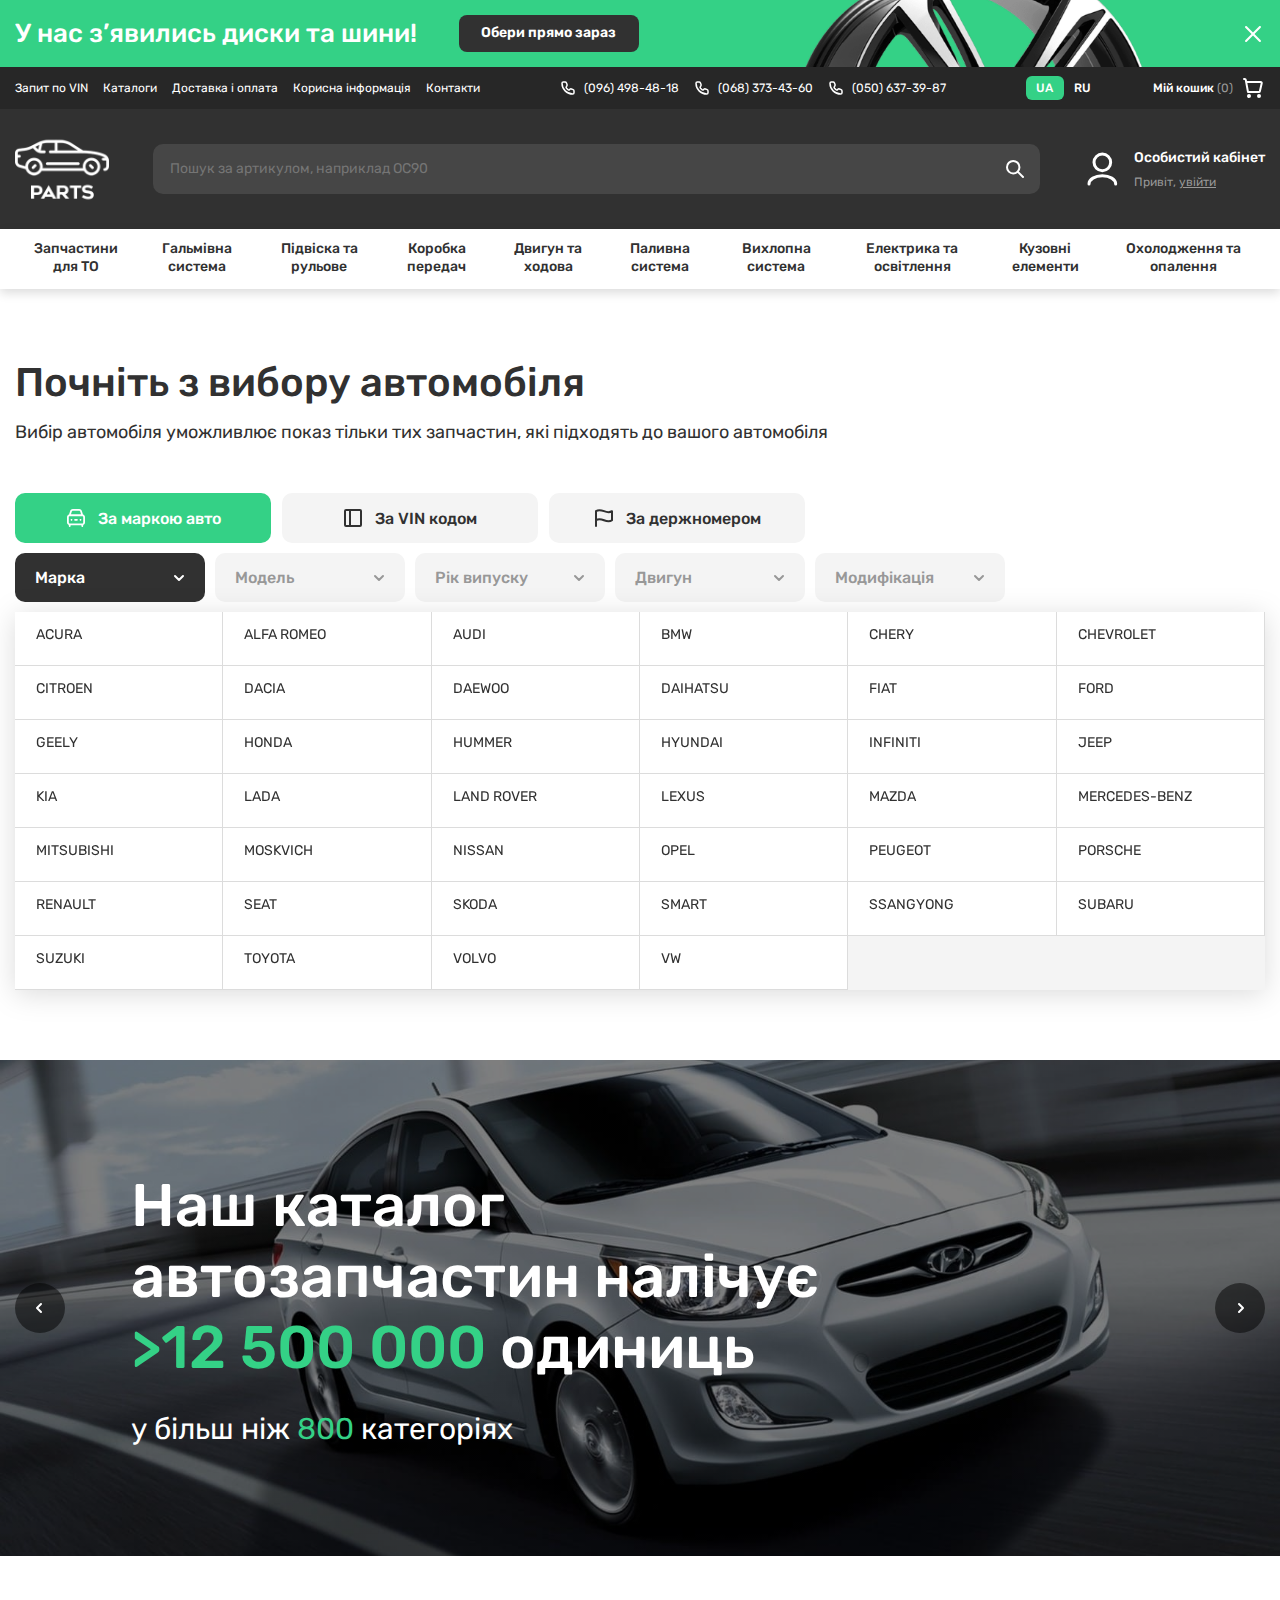
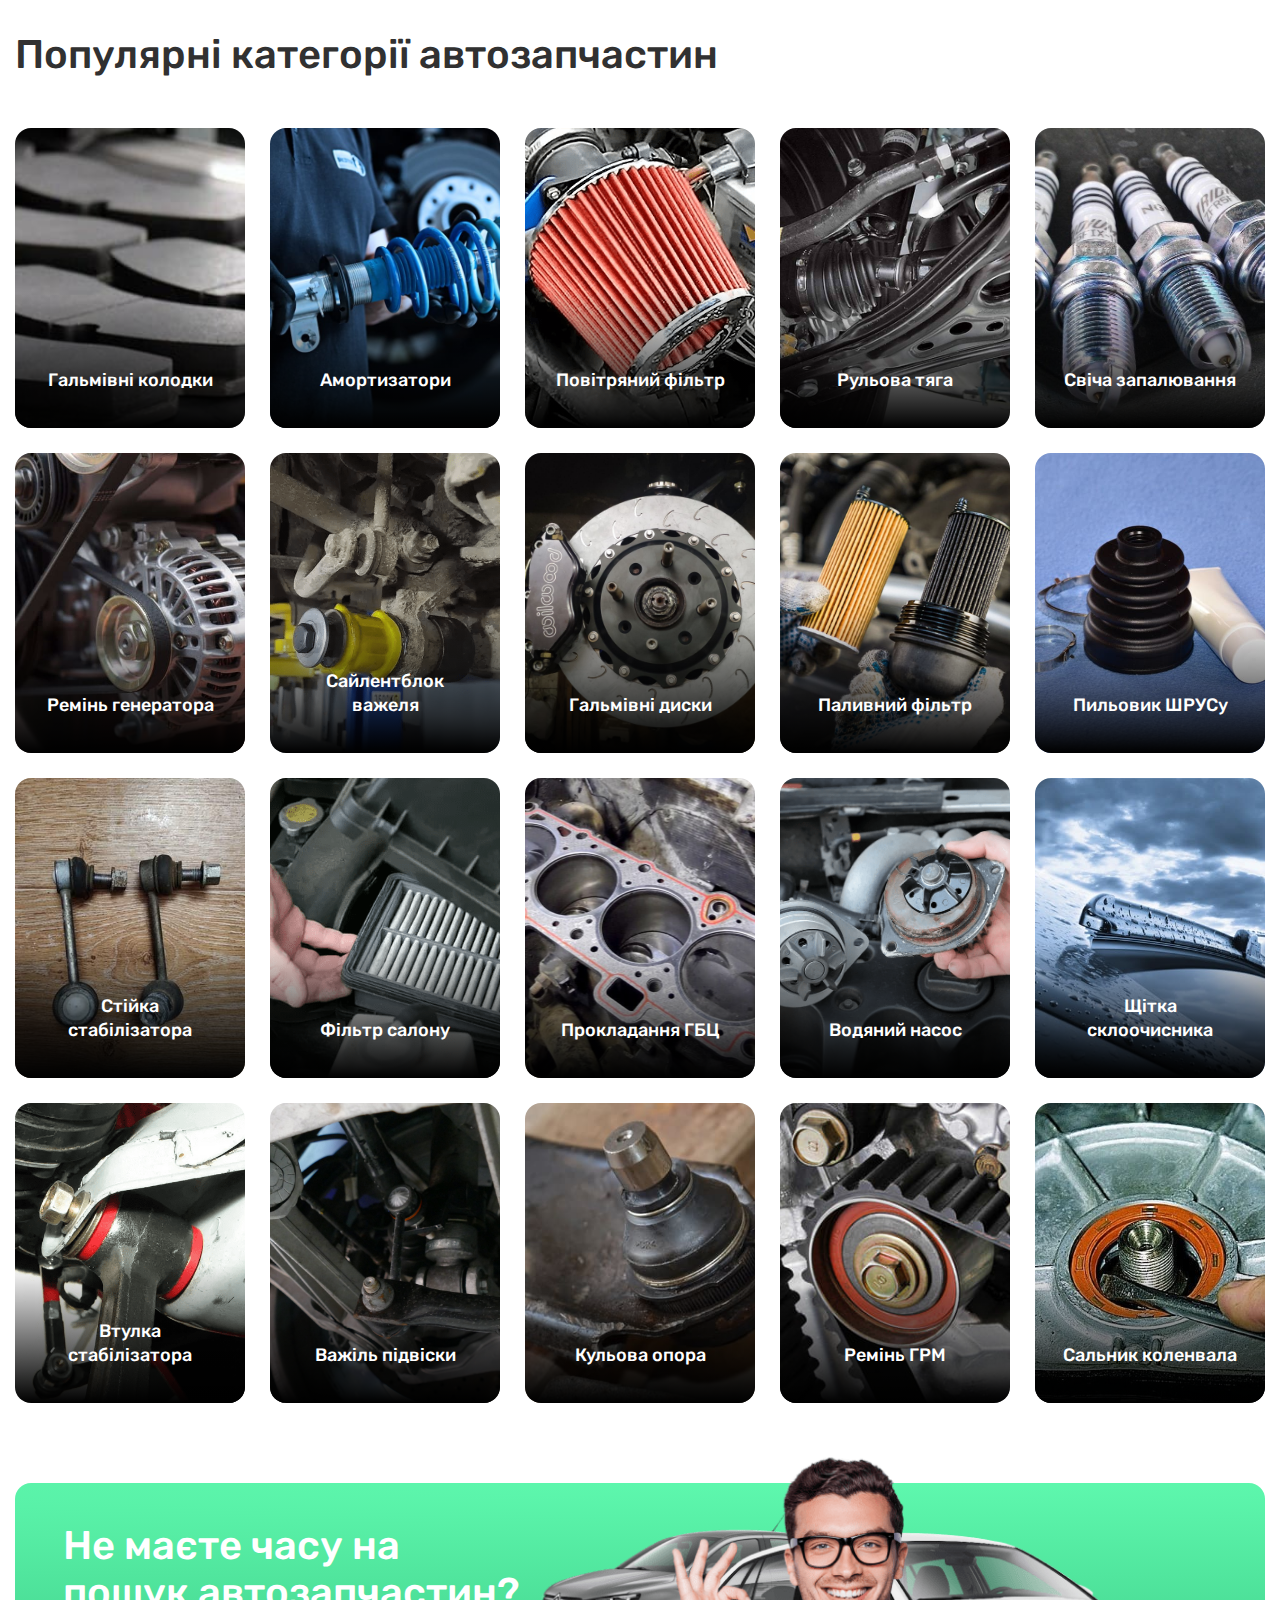
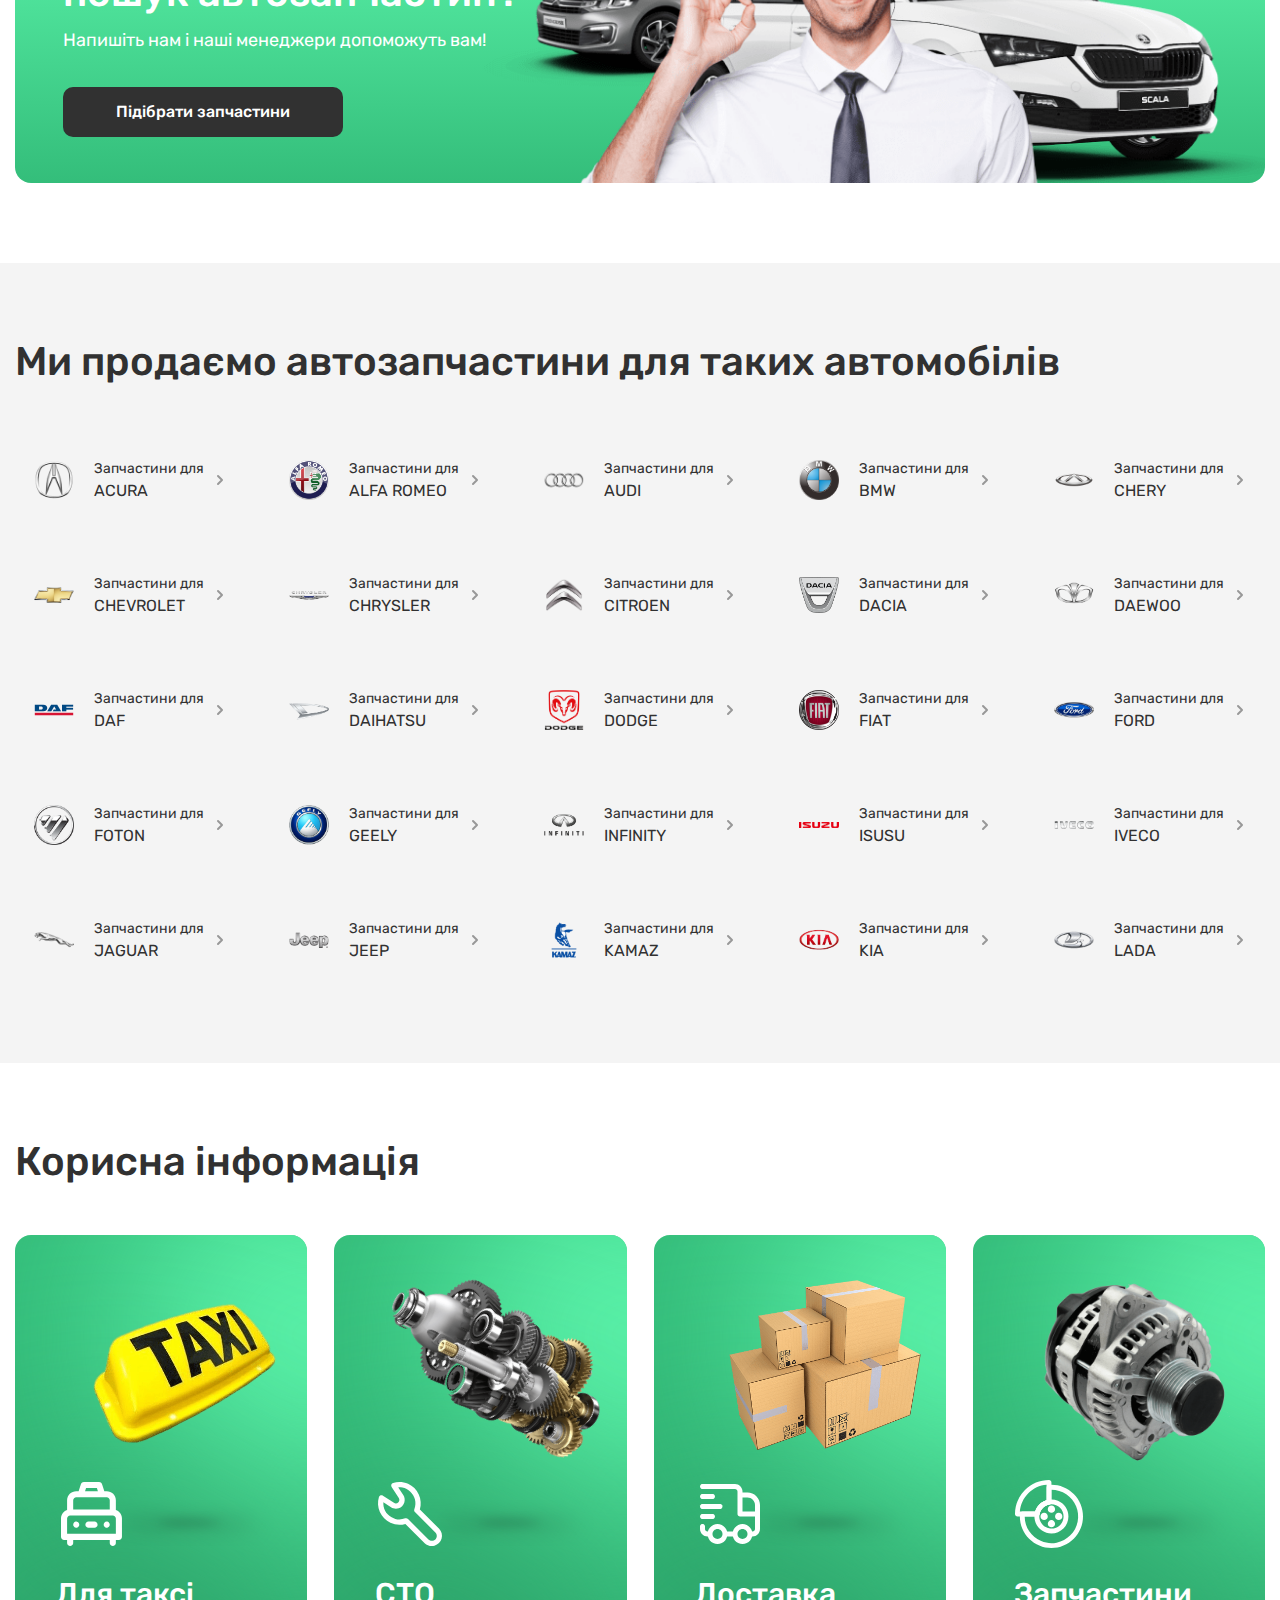
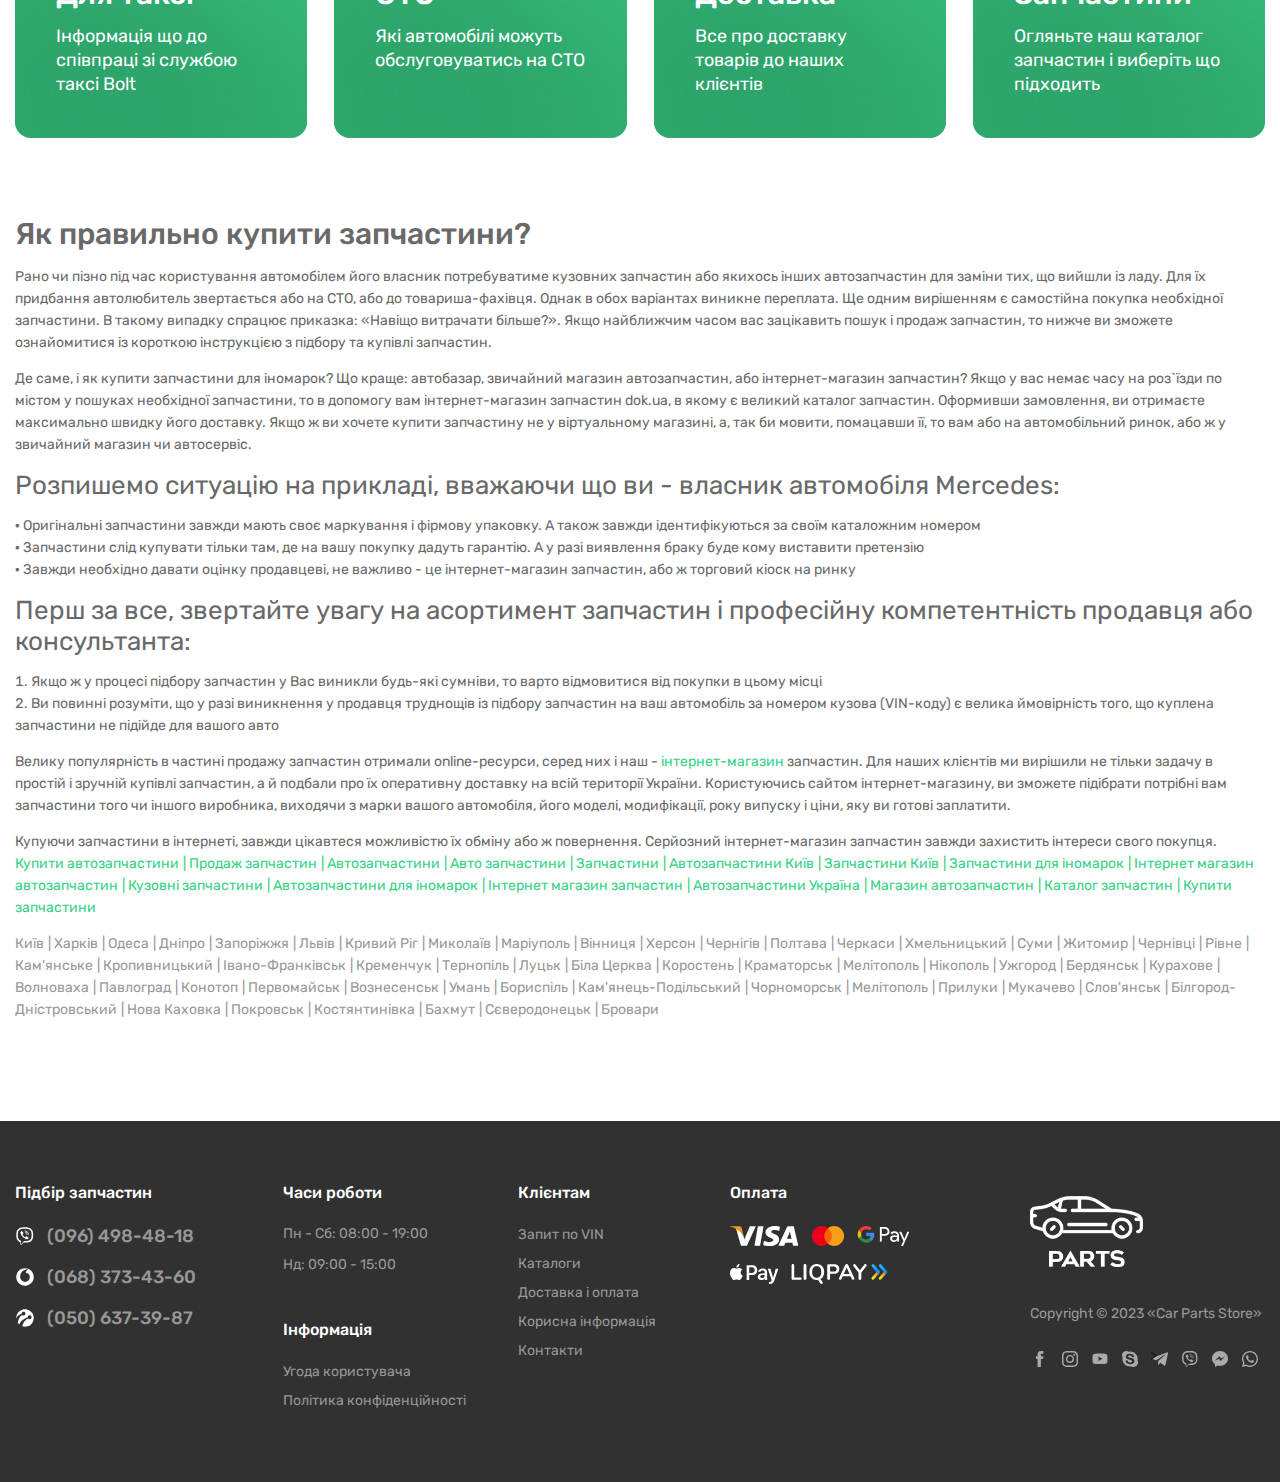
==== commit 132777ec: "Update .footer__copy" ====
--- a/index.html
+++ b/index.html
@@ -1000,7 +1000,7 @@
 
 					<div class="footer__logo-copy-socials">
 						<img class="footer__logo" src="img/logo.png" alt="Logo">
-						<p class="footer__copy">Copyright © 2010-2023 «GCAR.PARTS»</p>
+						<p class="footer__copy">Copyright © 2023 «Car Parts Store»</p>
 						<div class="footer__socials">
 							<a href="#" aria-label="Facebook" class="icon icon-socials icon-socials-facebook"></a>
 							<a href="#" aria-label="Instagram" class="icon icon-socials icon-socials-instagram"></a>
@@ -1020,7 +1020,7 @@
 		<!-- jQuery -->
 		<script src="https://ajax.googleapis.com/ajax/libs/jquery/3.7.0/jquery.min.js"></script>
 		<!-- Owl Carousel 2 -->
-		<script src="js/owl.carousel.min.js"></script>
+		<script src="js/owl.carousel.js"></script>
 		<script src="js/swiper-fullwidth.js"></script>
 		
 		<script src="js/script.js"></script>
--- a/css/style.css
+++ b/css/style.css
@@ -152,10 +152,13 @@
 	font-family: "Rubik", sans-serif;
 }
 
+h1, h2, h3, h4 {
+	color: #313131;
+}
+
 h1, h2 {
 	font-size: 40px;
 	line-height: 47px;
-	color: #313131;
 	font-weight: 500;
 }
 
@@ -405,20 +408,12 @@
 	display: inline-block;
 	padding-right: 32px;
 	font-size: 12px;
-	line-height: 1;
+	line-height: 24px;
 	color: #FFF;
 	font-weight: 500;
-}
-.header__top-cart a:after {
-	content: "";
-	position: absolute;
-	top: -6px;
-	right: 0;
-	display: inline-block;
-	width: 24px;
-	height: 24px;
 	background: url("../img/cart.svg") no-repeat;
-	background-size: 100% 100%;
+	background-size: 24px 24px;
+	background-position: right;
 }
 .header__top-cart a span {
 	color: #989898;
@@ -898,6 +893,12 @@
 	margin: 16px 0 50px 0;
 	color: #313131;
 }
+.car-choice__container_tabs2-only {
+	padding: 0 0 70px 0;
+}
+.car-choice__container_tabs2-only .car-choice__tabs2 {
+	padding: 0;
+}
 .car-choice__tabs1-btns {
 	display: -webkit-inline-box;
 	display: -ms-inline-flexbox;
@@ -1057,6 +1058,7 @@
 }
 .car-choice__tabs2-content button:disabled {
 	color: #DCDCDC;
+	text-decoration: none;
 	background: #F4F4F4;
 	cursor: not-allowed;
 }
@@ -1188,6 +1190,12 @@
 	.car-choice__container > p {
 		margin: 14px 0 40px 0;
 	}
+	.car-choice__container_tabs2-only {
+		padding: 0 0 50px 0;
+	}
+	.car-choice__container_tabs2-only .car-choice__tabs2 {
+		padding: 0;
+	}
 	.car-choice__tabs1-btns {
 		display: -webkit-box;
 		display: -ms-flexbox;
@@ -1229,6 +1237,9 @@
 	.car-choice__container > p {
 		margin: 12px 0 30px 0;
 	}
+	.car-choice__container_tabs2-only {
+		padding: 0 0 40px 0;
+	}
 }
 @media (max-width: 575.5px) {
 	.car-choice__container {
@@ -1236,6 +1247,9 @@
 	}
 	.car-choice__container > p {
 		margin: 10px 0 25px 0;
+	}
+	.car-choice__container_tabs2-only {
+		padding: 0 0 30px 0;
 	}
 	.car-choice__tabs1-btns button {
 		width: auto;
@@ -1344,6 +1358,11 @@
 	-webkit-transition: background 0.2s ease;
 	transition: background 0.2s ease;
 }
+.owl-carousel .owl-nav button.owl-prev img,
+.owl-carousel .owl-nav button.owl-next img {
+	width: 20px;
+	height: 20px;
+}
 .owl-carousel .owl-nav button.disabled {
 	opacity: 1 !important;
 	background: rgba(0, 0, 0, 0.5) !important;
@@ -1354,12 +1373,14 @@
 .owl-carousel .owl-nav button.owl-next {
 	right: calc((100% - 1280px) / 2);
 }
-
-@media (hover: hover) {
-	.owl-theme .owl-nav [class*=owl-]:hover {
-		background: rgba(52, 209, 134, 0.7);
-	}
-}
+.owl-carousel .owl-nav button.owl-next img {
+	-webkit-transform: rotate(180deg);
+	        transform: rotate(180deg);
+}
+.owl-carousel .owl-nav [class*=owl-]:hover {
+	background: rgba(52, 209, 134, 0.7);
+}
+
 @media (max-width: 1310px) {
 	.owl-carousel .owl-nav button.owl-prev {
 		left: 15px;
@@ -1591,6 +1612,29 @@
 		padding-bottom: 35px;
 	}
 }
+.pt-80_pb-70 {
+	padding-top: 80px;
+	padding-bottom: 70px;
+}
+
+@media (max-width: 991.5px) {
+	.pt-80_pb-70 {
+		padding-top: 60px;
+		padding-bottom: 55px;
+	}
+}
+@media (max-width: 767.5px) {
+	.pt-80_pb-70 {
+		padding-top: 48px;
+		padding-bottom: 43px;
+	}
+}
+@media (max-width: 575.5px) {
+	.pt-80_pb-70 {
+		padding-top: 35px;
+		padding-bottom: 30px;
+	}
+}
 .contact-us__container {
 	position: relative;
 	padding: 39px 48px 46px 48px;
@@ -1704,6 +1748,101 @@
 @media (max-width: 575.5px) {
 	.pb-78 {
 		padding-bottom: 34px;
+	}
+}
+.pb-113 {
+	padding-bottom: 113px;
+}
+
+@media (max-width: 991.5px) {
+	.pb-113 {
+		padding-bottom: 80px;
+	}
+}
+@media (max-width: 767.5px) {
+	.pb-113 {
+		padding-bottom: 60px;
+	}
+}
+@media (max-width: 575.5px) {
+	.pb-113 {
+		padding-bottom: 40px;
+	}
+}
+.pb-50 {
+	padding-bottom: 50px;
+}
+
+@media (max-width: 991.5px) {
+	.pb-50 {
+		padding-bottom: 40px;
+	}
+}
+@media (max-width: 767.5px) {
+	.pb-50 {
+		padding-bottom: 30px;
+	}
+}
+@media (max-width: 575.5px) {
+	.pb-50 {
+		padding-bottom: 20px;
+	}
+}
+.pb-70 {
+	padding-bottom: 70px;
+}
+
+@media (max-width: 991.5px) {
+	.pb-70 {
+		padding-bottom: 55px;
+	}
+}
+@media (max-width: 767.5px) {
+	.pb-70 {
+		padding-bottom: 43px;
+	}
+}
+@media (max-width: 575.5px) {
+	.pb-70 {
+		padding-bottom: 30px;
+	}
+}
+.pt-70 {
+	padding-top: 70px;
+}
+
+@media (max-width: 991.5px) {
+	.pt-70 {
+		padding-top: 55px;
+	}
+}
+@media (max-width: 767.5px) {
+	.pt-70 {
+		padding-top: 43px;
+	}
+}
+@media (max-width: 575.5px) {
+	.pt-70 {
+		padding-top: 30px;
+	}
+}
+.pb-90 {
+	padding-bottom: 90px;
+}
+
+@media (max-width: 991.5px) {
+	.pb-90 {
+		padding-bottom: 65px;
+	}
+}
+@media (max-width: 767.5px) {
+	.pb-90 {
+		padding-bottom: 50px;
+	}
+}
+@media (max-width: 575.5px) {
+	.pb-90 {
+		padding-bottom: 40px;
 	}
 }
 .car-parts-cards-grid {
@@ -1801,6 +1940,56 @@
 		text-decoration-color: #34D186;
 	}
 }
+.car-model-link {
+	position: relative;
+	height: 80px;
+	padding: 0 35px 0 17px;
+	display: -webkit-inline-box;
+	display: -ms-inline-flexbox;
+	display: inline-flex;
+	-webkit-box-orient: horizontal;
+	-webkit-box-direction: normal;
+	    -ms-flex-direction: row;
+	        flex-direction: row;
+	gap: 0;
+	-webkit-box-align: center;
+	    -ms-flex-align: center;
+	        align-items: center;
+	-webkit-box-pack: start;
+	    -ms-flex-pack: start;
+	        justify-content: flex-start;
+	font-size: 18px;
+	line-height: 24px;
+	color: #313131;
+	text-decoration: underline;
+	text-decoration-color: transparent;
+	border-radius: 12px;
+	-webkit-transition: all 0.15s ease;
+	transition: all 0.15s ease;
+}
+.car-model-link:after {
+	content: "";
+	position: absolute;
+	top: 30px;
+	right: 15px;
+	display: inline-block;
+	width: 20px;
+	height: 20px;
+	background: url("../img/arrow_grey.svg") no-repeat;
+	background-size: 100% 100%;
+	-webkit-transform: rotate(-90deg);
+	        transform: rotate(-90deg);
+}
+
+@media (hover: hover) {
+	.car-model-link:hover {
+		color: #34D186;
+		text-decoration-color: #34D186;
+		background: #FFF;
+		-webkit-box-shadow: 0px 4px 14px 0px rgba(0, 0, 0, 0.14);
+		        box-shadow: 0px 4px 14px 0px rgba(0, 0, 0, 0.14);
+	}
+}
 .helpful-info-cards-grid {
 	display: -ms-grid;
 	display: grid;
@@ -2072,6 +2261,9 @@
 .text_clr696969 {
 	color: #696969;
 }
+.text_clr696969 h3, .text_clr696969 h4 {
+	color: #696969;
+}
 
 @media (hover: hover) {
 	.text a:hover {
@@ -2085,6 +2277,1458 @@
 	}
 	.text .links_separator a:after {
 		padding-left: 3px;
+	}
+}
+.breadcrumb {
+	padding: 40px 0;
+	display: -webkit-box;
+	display: -ms-flexbox;
+	display: flex;
+	-webkit-box-orient: horizontal;
+	-webkit-box-direction: normal;
+	    -ms-flex-direction: row;
+	        flex-direction: row;
+	gap: 0px;
+	-webkit-box-align: start;
+	    -ms-flex-align: start;
+	        align-items: flex-start;
+	-webkit-box-pack: start;
+	    -ms-flex-pack: start;
+	        justify-content: flex-start;
+	-ms-flex-wrap: wrap;
+	    flex-wrap: wrap;
+}
+.breadcrumb li {
+	font-size: 14px;
+	line-height: 20px;
+	color: #696969;
+	font-weight: 300;
+}
+.breadcrumb li:after {
+	content: "/";
+	display: inline-block;
+	padding: 0 3.56px;
+}
+.breadcrumb li:last-child:after {
+	display: none;
+}
+.breadcrumb li a {
+	color: inherit;
+	text-decoration-line: underline;
+}
+
+@media (max-width: 1020px) {
+	.breadcrumb {
+		padding: 30px 0;
+	}
+}
+@media (max-width: 767.5px) {
+	.breadcrumb {
+		padding: 25px 0;
+	}
+}
+@media (max-width: 575.5px) {
+	.breadcrumb {
+		padding: 25px 0 20px 0;
+	}
+}
+.car-models-grid {
+	display: -ms-grid;
+	display: grid;
+	grid-template-columns: repeat(auto-fill, minmax(240px, 1fr));
+	gap: 27px;
+	-webkit-box-align: stretch;
+	    -ms-flex-align: stretch;
+	        align-items: stretch;
+	-webkit-box-pack: stretch;
+	    -ms-flex-pack: stretch;
+	        justify-content: stretch;
+}
+.car-models-grid a {
+	display: -webkit-inline-box;
+	display: -ms-inline-flexbox;
+	display: inline-flex;
+	-webkit-box-orient: vertical;
+	-webkit-box-direction: normal;
+	    -ms-flex-direction: column;
+	        flex-direction: column;
+	gap: 10px;
+	-webkit-box-align: center;
+	    -ms-flex-align: center;
+	        align-items: center;
+	-webkit-box-pack: start;
+	    -ms-flex-pack: start;
+	        justify-content: flex-start;
+	min-height: 220px;
+	padding-top: 18px;
+	border-radius: 16px;
+	background: #FFF;
+	-webkit-transition: all 0.3s ease;
+	transition: all 0.3s ease;
+}
+.car-models-grid a img {
+	width: 190px;
+	height: 130px;
+	-o-object-fit: contain;
+	   object-fit: contain;
+}
+.car-models-grid a span {
+	display: block;
+	padding: 0 15px 15px 15px;
+	font-size: 18px;
+	line-height: 24px;
+	color: #383F41;
+	text-align: center;
+	text-decoration: underline;
+	text-decoration-color: transparent;
+	-webkit-transition: all 0.3s ease;
+	transition: all 0.3s ease;
+}
+
+@media (hover: hover) {
+	.car-models-grid a:hover {
+		-webkit-box-shadow: 0px 4px 14px 0px rgba(0, 0, 0, 0.14);
+		        box-shadow: 0px 4px 14px 0px rgba(0, 0, 0, 0.14);
+	}
+	.car-models-grid a:hover span {
+		color: #34D186;
+		text-decoration-color: #34D186;
+	}
+}
+@media (max-width: 575.5px) {
+	.car-models-grid {
+		-webkit-box-pack: center;
+		    -ms-flex-pack: center;
+		        justify-content: center;
+		-ms-grid-columns: 165px 15px 165px;
+		grid-template-columns: 165px 165px;
+		gap: 15px;
+	}
+	.car-models-grid a {
+		min-height: 170px;
+	}
+	.car-models-grid a img {
+		width: 133px;
+		height: 91px;
+	}
+	.h2_mw575-center {
+		text-align: center;
+	}
+}
+@media (max-width: 366px) {
+	.car-models-grid {
+		-ms-grid-columns: 200px;
+		grid-template-columns: 200px;
+	}
+}
+.search-art {
+	padding-bottom: 80px;
+}
+.search-art__grid {
+	margin-top: 50px;
+}
+.search-art__grid-row {
+	display: -ms-grid;
+	display: grid;
+	-ms-grid-columns: 16.774% 0 18.145% 0 1fr 0 auto;
+	grid-template-columns: 16.774% 18.145% 1fr auto;
+	gap: 0;
+	-webkit-box-align: center;
+	    -ms-flex-align: center;
+	        align-items: center;
+	-webkit-box-pack: left;
+	    -ms-flex-pack: left;
+	        justify-content: left;
+	justify-items: start;
+	padding: 7px 22px 6px 18px;
+	border-bottom: 1px solid #DCDCDC;
+	-webkit-transition: all 0.15s ease;
+	transition: all 0.15s ease;
+}
+.search-art__grid-row p {
+	display: none;
+}
+.search-art__grid-row p, .search-art__grid-row a {
+	font-size: 14px;
+	line-height: 17px;
+	color: #313131;
+}
+.search-art__grid-row a {
+	text-decoration: underline;
+	text-decoration-color: transparent;
+	-webkit-transition: all 0.15s ease;
+	transition: all 0.15s ease;
+}
+.search-art__grid-row div:last-child a {
+	display: inline-block;
+	padding: 9px 12px 10px 12px;
+	color: #fff;
+	font-weight: 500;
+	text-decoration: none;
+	border-radius: 8px;
+	background: #34D186;
+}
+.search-art__grid-row_title {
+	display: -ms-grid;
+	display: grid;
+	-ms-grid-columns: 16.774% 0 18.145% 0 1fr;
+	grid-template-columns: 16.774% 18.145% 1fr;
+	gap: 0;
+	-webkit-box-align: start;
+	    -ms-flex-align: start;
+	        align-items: start;
+	-webkit-box-pack: left;
+	    -ms-flex-pack: left;
+	        justify-content: left;
+	padding: 16px 22px 17px 18px;
+	border-radius: 16px 16px 0px 0px;
+	background: #313131;
+}
+.search-art__grid-row_title p {
+	display: block;
+	color: #FFF;
+	text-transform: uppercase;
+}
+
+@media (hover: hover) {
+	.search-art__grid-row:hover {
+		background: #F4F4F4;
+	}
+	.search-art__grid-row_title:hover {
+		background: #313131;
+	}
+	.search-art__grid-row a:hover {
+		color: #34D186;
+		text-decoration-color: #34D186;
+	}
+	.search-art__grid-row div:last-child a:hover {
+		color: #fff;
+		background: #313131;
+	}
+}
+@media (max-width: 991.5px) {
+	.search-art {
+		padding-bottom: 60px;
+	}
+	.search-art__grid {
+		margin-top: 40px;
+		display: -webkit-box;
+		display: -ms-flexbox;
+		display: flex;
+		-webkit-box-orient: vertical;
+		-webkit-box-direction: normal;
+		    -ms-flex-direction: column;
+		        flex-direction: column;
+		gap: 20px;
+		-webkit-box-align: stretch;
+		    -ms-flex-align: stretch;
+		        align-items: stretch;
+		-webkit-box-pack: stretch;
+		    -ms-flex-pack: stretch;
+		        justify-content: stretch;
+	}
+	.search-art__grid-row {
+		padding: 0px;
+		justify-items: stretch;
+		-ms-grid-columns: 1fr;
+		grid-template-columns: 1fr;
+		border: 1px solid #DCDCDC;
+	}
+	.search-art__grid-row p {
+		display: block;
+	}
+	.search-art__grid-row p, .search-art__grid-row a {
+		font-size: 16px;
+		line-height: 19px;
+	}
+	.search-art__grid-row div {
+		padding: 14.1px 18px 14.1px 18px;
+		display: -ms-grid;
+		display: grid;
+		-ms-grid-columns: auto 20px 1fr;
+		grid-template-columns: auto 1fr;
+		gap: 20px;
+		-webkit-box-align: start;
+		    -ms-flex-align: start;
+		        align-items: start;
+		-webkit-box-pack: left;
+		    -ms-flex-pack: left;
+		        justify-content: left;
+		border-bottom: 1px solid #DCDCDC;
+	}
+	.search-art__grid-row div a {
+		text-align: right;
+		-ms-grid-column-align: end;
+		    justify-self: end;
+		text-decoration-color: #313131;
+	}
+	.search-art__grid-row div:last-child {
+		border-bottom: 0px;
+		padding: 5px 18px 5px 18px;
+	}
+	.search-art__grid-row div:last-child p {
+		-ms-flex-item-align: center;
+		    -ms-grid-row-align: center;
+		    align-self: center;
+	}
+	.search-art__grid-row_title {
+		display: none;
+	}
+}
+@media (max-width: 767.5px) {
+	.search-art {
+		padding-bottom: 50px;
+	}
+	.search-art__grid {
+		margin-top: 30px;
+	}
+}
+@media (max-width: 575.5px) {
+	.search-art {
+		padding-bottom: 35px;
+	}
+	.search-art__grid {
+		margin-top: 20px;
+	}
+	.search-art__grid-row div, .search-art__grid-row div:last-child {
+		padding-left: 15px;
+		padding-right: 15px;
+	}
+}
+.search-art-brand {
+	padding-bottom: 80px;
+}
+.search-art-brand h3 {
+	margin: 50px 0 30px 0;
+	font-size: 36px;
+	line-height: 43px;
+}
+.search-art-brand .content-container > :last-child {
+	margin-bottom: 0;
+}
+.search-art-brand__item {
+	display: -ms-grid;
+	display: grid;
+	-ms-grid-columns: minmax(490px, 42.96875%) 0 1fr;
+	grid-template-columns: minmax(490px, 42.96875%) 1fr;
+	gap: 0;
+	-webkit-box-align: start;
+	    -ms-flex-align: start;
+	        align-items: start;
+	-webkit-box-pack: left;
+	    -ms-flex-pack: left;
+	        justify-content: left;
+	margin-bottom: 20px;
+	border-radius: 16px;
+	background: #FFF;
+	border: 1px solid #DCDCDC;
+	overflow: hidden;
+	-webkit-transition: all 0.3s ease;
+	transition: all 0.3s ease;
+}
+.search-art-brand__item-left {
+	display: -ms-grid;
+	display: grid;
+	-ms-grid-columns: 200px 30px 1fr;
+	grid-template-columns: 200px 1fr;
+	gap: 30px;
+	-webkit-box-align: center;
+	    -ms-flex-align: center;
+	        align-items: center;
+	-webkit-box-pack: left;
+	    -ms-flex-pack: left;
+	        justify-content: left;
+	min-height: 320px;
+	padding: 20px 35px 20px 35px;
+}
+.search-art-brand__item-left img {
+	width: 100%;
+	height: 200px;
+	-o-object-fit: contain;
+	   object-fit: contain;
+}
+.search-art-brand__item-left div a {
+	font-size: 16px;
+	line-height: 22px;
+	color: #313131;
+	font-weight: 500;
+	text-decoration: underline;
+	text-decoration-color: transparent;
+	-webkit-transition: all 0.15s ease;
+	transition: all 0.15s ease;
+}
+.search-art-brand__item-left div ul {
+	margin-top: 18px;
+	display: -webkit-box;
+	display: -ms-flexbox;
+	display: flex;
+	-webkit-box-orient: vertical;
+	-webkit-box-direction: normal;
+	    -ms-flex-direction: column;
+	        flex-direction: column;
+	gap: 2px;
+	-webkit-box-align: start;
+	    -ms-flex-align: start;
+	        align-items: flex-start;
+	-webkit-box-pack: start;
+	    -ms-flex-pack: start;
+	        justify-content: flex-start;
+}
+.search-art-brand__item-left div ul li {
+	font-size: 14px;
+	line-height: 20px;
+	color: #696969;
+	font-weight: 300;
+}
+.search-art-brand__item-left div ul li span {
+	color: #313131;
+}
+.search-art-brand__item-right {
+	border-left: 1px solid #DCDCDC;
+	-ms-flex-item-align: stretch;
+	    -ms-grid-row-align: stretch;
+	    align-self: stretch;
+}
+.search-art-brand__item-right div {
+	display: -ms-grid;
+	display: grid;
+	-ms-grid-columns: 26.02% 0 28.655% 0 1fr 0 auto;
+	grid-template-columns: 26.02% 28.655% 1fr auto;
+	gap: 0;
+	-webkit-box-align: center;
+	    -ms-flex-align: center;
+	        align-items: center;
+	-webkit-box-pack: left;
+	    -ms-flex-pack: left;
+	        justify-content: left;
+	padding: 7px 20px 6px 25px;
+	border-bottom: 1px solid #DCDCDC;
+	-webkit-transition: all 0.15s ease;
+	transition: all 0.15s ease;
+}
+.search-art-brand__item-right div p, .search-art-brand__item-right div a {
+	font-size: 14px;
+	line-height: 17px;
+	color: #313131;
+}
+.search-art-brand__item-right div p {
+	padding-right: 10px;
+}
+.search-art-brand__item-right div a {
+	display: inline-block;
+	padding: 9px 9px 10px 10px;
+	color: #fff;
+	font-weight: 500;
+	text-decoration: none;
+	border-radius: 8px;
+	background: #34D186;
+	-webkit-transition: all 0.15s ease;
+	transition: all 0.15s ease;
+}
+.search-art-brand__item-right > :first-child {
+	display: -ms-grid;
+	display: grid;
+	-ms-grid-columns: 26.02% 0 28.655% 0 1fr;
+	grid-template-columns: 26.02% 28.655% 1fr;
+	gap: 0;
+	-webkit-box-align: center;
+	    -ms-flex-align: center;
+	        align-items: center;
+	-webkit-box-pack: left;
+	    -ms-flex-pack: left;
+	        justify-content: left;
+	min-height: 50px;
+	background: #313131;
+	border-bottom: 0;
+}
+.search-art-brand__item-right > :first-child p {
+	color: #FFF;
+	text-transform: uppercase;
+}
+.search-art-brand__item-right div.search-art-brand__item-right-load {
+	display: -webkit-box;
+	display: -ms-flexbox;
+	display: flex;
+	-webkit-box-orient: horizontal;
+	-webkit-box-direction: normal;
+	    -ms-flex-direction: row;
+	        flex-direction: row;
+	gap: 0;
+	-webkit-box-align: center;
+	    -ms-flex-align: center;
+	        align-items: center;
+	-webkit-box-pack: center;
+	    -ms-flex-pack: center;
+	        justify-content: center;
+	padding: 0;
+	height: 68px;
+	border-bottom: 0;
+}
+.search-art-brand__item-right div.search-art-brand__item-right-load button {
+	display: inline-block;
+	font-size: 14px;
+	line-height: 17px;
+	color: #34D186;
+	text-decoration: underline;
+	text-decoration-color: transparent;
+	background: transparent;
+	-webkit-transition: all 0.15s ease;
+	transition: all 0.15s ease;
+}
+.search-art-brand__item-right div.search-art-brand__item-right-none {
+	display: -webkit-box;
+	display: -ms-flexbox;
+	display: flex;
+	-webkit-box-orient: horizontal;
+	-webkit-box-direction: normal;
+	    -ms-flex-direction: row;
+	        flex-direction: row;
+	gap: 0;
+	-webkit-box-align: center;
+	    -ms-flex-align: center;
+	        align-items: center;
+	-webkit-box-pack: center;
+	    -ms-flex-pack: center;
+	        justify-content: center;
+	padding: 0;
+	min-height: 268px;
+	border-bottom: 0;
+}
+.search-art-brand__item-right div.search-art-brand__item-right-none button {
+	width: 260px;
+	padding: 15px 20px 16px 20px;
+	font-size: 16px;
+	line-height: 19px;
+	color: #313131;
+	font-weight: 500;
+	border-radius: 10px;
+	background: #F4F4F4;
+}
+
+@media (hover: hover) {
+	.search-art-brand__item:hover {
+		-webkit-box-shadow: 0px 4px 14px 0px rgba(0, 0, 0, 0.14);
+		        box-shadow: 0px 4px 14px 0px rgba(0, 0, 0, 0.14);
+	}
+	.search-art-brand__item-left div a:hover {
+		color: #34D186;
+		text-decoration-color: #34D186;
+	}
+	.search-art-brand__item-right div a:hover {
+		color: #fff;
+		background: #313131;
+	}
+	.search-art-brand__item-right div:hover {
+		background: #F4F4F4;
+	}
+	.search-art-brand__item-right > :first-child:hover {
+		background: #313131;
+	}
+	.search-art-brand__item-right div.search-art-brand__item-right-load:hover {
+		background: transparent;
+	}
+	.search-art-brand__item-right div.search-art-brand__item-right-load button:hover {
+		text-decoration-color: #34D186;
+	}
+	.search-art-brand__item-right div.search-art-brand__item-right-none:hover {
+		background: transparent;
+	}
+}
+@media (max-width: 991.5px) {
+	.search-art-brand {
+		padding-bottom: 60px;
+	}
+	.search-art-brand h3 {
+		margin: 40px 0 25px 0;
+		font-size: 30px;
+		line-height: 36px;
+	}
+	.search-art-brand__item {
+		-ms-grid-columns: 1fr;
+		grid-template-columns: 1fr;
+	}
+	.search-art-brand__item-left {
+		min-height: 240px;
+	}
+	.search-art-brand__item-right div.search-art-brand__item-right-load button {
+		text-decoration-color: #34D186;
+	}
+	.search-art-brand__item-right div.search-art-brand__item-right-none {
+		min-height: 90px;
+	}
+}
+@media (max-width: 767.5px) {
+	.search-art-brand {
+		padding-bottom: 48px;
+	}
+	.search-art-brand h3 {
+		margin: 30px 0 20px 0;
+		font-size: 26px;
+		line-height: 31px;
+	}
+}
+@media (max-width: 575.5px) {
+	.search-art-brand {
+		padding-bottom: 35px;
+	}
+	.search-art-brand h3 {
+		margin: 20px 0 15px 0;
+		font-size: 21px;
+		line-height: 25px;
+	}
+	.search-art-brand__item-left {
+		-ms-grid-columns: 1fr;
+		grid-template-columns: 1fr;
+		padding: 30px 15px 15px 15px;
+	}
+	.search-art-brand__item-left img {
+		width: 175px;
+		height: 175px;
+		margin: 0 auto;
+	}
+	.search-art-brand__item-left div ul {
+		margin-top: 10px;
+	}
+	.search-art-brand__item-right div {
+		padding: 7px 15px 6px 15px;
+		-ms-grid-columns: minmax(95px, 30%) 1fr auto;
+		grid-template-columns: minmax(95px, 30%) 1fr auto;
+	}
+	.search-art-brand__item-right div p:nth-child(2) {
+		display: none;
+	}
+	.search-art-brand__item-right div p {
+		padding-right: 6px;
+	}
+	.search-art-brand__item-right > :first-child {
+		-ms-grid-columns: minmax(95px, 30%) 1fr;
+		grid-template-columns: minmax(95px, 30%) 1fr;
+	}
+	.search-art-brand__item-right div.search-art-brand__item-right-load {
+		height: 50px;
+	}
+	.search-art-brand__item-right div.search-art-brand__item-right-none {
+		min-height: 80px;
+	}
+}
+.titles-category-сards h2, .titles-category-сards h4 {
+	margin-bottom: 50px;
+}
+.titles-category-сards h3 {
+	margin-bottom: 30px;
+}
+.titles-category-сards .category-cards-grid {
+	margin-bottom: 70px;
+}
+.titles-category-сards .content-container > :last-child {
+	margin-bottom: 0;
+}
+
+@media (max-width: 991.5px) {
+	.titles-category-сards h2, .titles-category-сards h4 {
+		margin-bottom: 40px;
+	}
+	.titles-category-сards h3 {
+		margin-bottom: 25px;
+	}
+	.titles-category-сards .category-cards-grid {
+		margin-bottom: 55px;
+	}
+}
+@media (max-width: 767.5px) {
+	.titles-category-сards h2, .titles-category-сards h4 {
+		margin-bottom: 30px;
+	}
+	.titles-category-сards h3 {
+		margin-bottom: 20px;
+	}
+	.titles-category-сards .category-cards-grid {
+		margin-bottom: 43px;
+	}
+}
+@media (max-width: 575.5px) {
+	.titles-category-сards h2, .titles-category-сards h4 {
+		margin-bottom: 20px;
+	}
+	.titles-category-сards h3 {
+		margin-bottom: 15px;
+	}
+	.titles-category-сards .category-cards-grid {
+		margin-bottom: 30px;
+	}
+}
+@media (max-width: 360px) {
+	.titles-category-сards h2, .titles-category-сards h3, .titles-category-сards h4 {
+		text-align: center;
+	}
+}
+.car-part-for-models {
+	display: -ms-grid;
+	display: grid;
+	-ms-grid-columns: 1fr 27px 1fr 27px 1fr 27px 1fr;
+	grid-template-columns: 1fr 1fr 1fr 1fr;
+	gap: 27px;
+	-webkit-box-align: stretch;
+	    -ms-flex-align: stretch;
+	        align-items: stretch;
+	-webkit-box-pack: stretch;
+	    -ms-flex-pack: stretch;
+	        justify-content: stretch;
+}
+.car-part-for-models__group {
+	display: -webkit-box;
+	display: -ms-flexbox;
+	display: flex;
+	-webkit-box-orient: vertical;
+	-webkit-box-direction: normal;
+	    -ms-flex-direction: column;
+	        flex-direction: column;
+	gap: 0;
+	-webkit-box-align: start;
+	    -ms-flex-align: start;
+	        align-items: start;
+	-webkit-box-pack: stretch;
+	    -ms-flex-pack: stretch;
+	        justify-content: stretch;
+}
+.car-part-for-models__group p {
+	margin-bottom: 16px;
+	font-size: 18px;
+	line-height: 24px;
+	color: #313131;
+	font-weight: 500;
+}
+.car-part-for-models__group a {
+	font-size: 14px;
+	line-height: 30px;
+	color: #313131;
+}
+
+@media (hover: hover) {
+	.car-part-for-models__group a:hover {
+		text-decoration: underline;
+	}
+}
+@media (max-width: 991.5px) {
+	.car-part-for-models__group p {
+		margin-bottom: 13px;
+	}
+}
+@media (max-width: 767.5px) {
+	.car-part-for-models {
+		-ms-grid-columns: 1fr 1fr 1fr;
+		grid-template-columns: 1fr 1fr 1fr;
+	}
+	.car-part-for-models__group p {
+		margin-bottom: 10px;
+	}
+}
+@media (max-width: 575.5px) {
+	.car-part-for-models {
+		-ms-grid-columns: 1fr 20px 1fr;
+		grid-template-columns: 1fr 1fr;
+		gap: 20px;
+	}
+	.car-part-for-models__group p {
+		margin-bottom: 7px;
+	}
+}
+.products-grid-4 {
+	display: -ms-grid;
+	display: grid;
+	grid-template-columns: repeat(auto-fill, minmax(270px, 1fr));
+	gap: 27px;
+	-webkit-box-align: stretch;
+	    -ms-flex-align: stretch;
+	        align-items: stretch;
+	-webkit-box-pack: stretch;
+	    -ms-flex-pack: stretch;
+	        justify-content: stretch;
+}
+
+@media (max-width: 575.5px) {
+	.products-grid-4 {
+		gap: 25px;
+	}
+}
+.product {
+	display: -ms-grid;
+	display: grid;
+	-ms-grid-rows: auto auto 1fr;
+	grid-template-rows: auto auto 1fr;
+	padding: 27px 32px 32px 32px;
+	border-radius: 16px;
+	-webkit-transition: all 0.3s ease;
+	transition: all 0.3s ease;
+}
+.product__name {
+	font-weight: 500;
+}
+.product__name, .product__category a {
+	font-size: 16px;
+	line-height: 22px;
+	color: #313131;
+	text-decoration: underline;
+	text-decoration-color: transparent;
+	-webkit-transition: all 0.15s ease;
+	transition: all 0.15s ease;
+}
+.product__image {
+	margin: 20px 0;
+	display: block;
+	width: 100%;
+	height: 236px;
+}
+.product__image img {
+	width: 100%;
+	height: 100%;
+	-o-object-fit: contain;
+	   object-fit: contain;
+}
+.product__image_no {
+	display: -webkit-box;
+	display: -ms-flexbox;
+	display: flex;
+	-webkit-box-orient: horizontal;
+	-webkit-box-direction: normal;
+	    -ms-flex-direction: row;
+	        flex-direction: row;
+	gap: 0;
+	-webkit-box-align: center;
+	    -ms-flex-align: center;
+	        align-items: center;
+	-webkit-box-pack: center;
+	    -ms-flex-pack: center;
+	        justify-content: center;
+}
+.product__image_no img {
+	width: 94.167px;
+	height: 80px;
+}
+.product__price-buy-btn {
+	margin: 30px 0 24px 0;
+	display: -webkit-box;
+	display: -ms-flexbox;
+	display: flex;
+	-webkit-box-orient: horizontal;
+	-webkit-box-direction: normal;
+	    -ms-flex-direction: row;
+	        flex-direction: row;
+	gap: 5px;
+	-webkit-box-align: center;
+	    -ms-flex-align: center;
+	        align-items: center;
+	-webkit-box-pack: justify;
+	    -ms-flex-pack: justify;
+	        justify-content: space-between;
+}
+.product__price-buy-btn p {
+	font-size: 26px;
+	line-height: 36px;
+	color: #313131;
+	font-weight: 500;
+}
+.product__price-buy-btn p:after {
+	content: " " attr(data-currency);
+	font-size: 16px;
+	line-height: 36px;
+	font-weight: 400;
+}
+.product__price-buy-btn button {
+	padding: 15px 15px 16px 15px;
+	font-size: 16px;
+	line-height: 19px;
+	color: #FFF;
+	font-weight: 500;
+	border-radius: 10px;
+	background: #34D186;
+	-webkit-transition: all 0.15s ease;
+	transition: all 0.15s ease;
+}
+.product__term {
+	font-size: 14px;
+	line-height: 17px;
+	color: #696969;
+	font-weight: 300;
+}
+.product__term span {
+	margin-left: 3.6px;
+	color: #313131;
+}
+.product__check-btn {
+	margin: 30px 0 24px 0;
+	display: block;
+	width: 100%;
+	padding: 15px 15px 16px 15px;
+	font-size: 16px;
+	line-height: 19px;
+	color: #313131;
+	font-weight: 500;
+	border-radius: 10px;
+	background: #F4F4F4;
+}
+
+@media (hover: hover) {
+	.product:hover {
+		-webkit-box-shadow: 0px 4px 14px 0px rgba(0, 0, 0, 0.14);
+		        box-shadow: 0px 4px 14px 0px rgba(0, 0, 0, 0.14);
+	}
+	.product__name:hover, .product__category a:hover {
+		color: #34D186;
+		text-decoration-color: #34D186;
+	}
+	.product__price-buy-btn button:hover {
+		background: #313131;
+	}
+}
+.products-pagination {
+	margin-top: 34px;
+	display: -webkit-box;
+	display: -ms-flexbox;
+	display: flex;
+	-webkit-box-orient: horizontal;
+	-webkit-box-direction: normal;
+	    -ms-flex-direction: row;
+	        flex-direction: row;
+	gap: 40px;
+	-webkit-box-align: center;
+	    -ms-flex-align: center;
+	        align-items: center;
+	-webkit-box-pack: center;
+	    -ms-flex-pack: center;
+	        justify-content: center;
+}
+.products-pagination__nav {
+	display: inline-block;
+	width: 128px;
+	padding: 15px 0 16px 0;
+	font-size: 16px;
+	line-height: 19px;
+	color: #313131;
+	font-weight: 500;
+	text-align: center;
+	border-radius: 10px;
+	background: #F4F4F4;
+}
+.products-pagination__nav_disabled {
+	color: #DCDCDC;
+	background: #F4F4F4;
+}
+.products-pagination__pages {
+	display: -webkit-box;
+	display: -ms-flexbox;
+	display: flex;
+	-webkit-box-orient: horizontal;
+	-webkit-box-direction: normal;
+	    -ms-flex-direction: row;
+	        flex-direction: row;
+	gap: 19px;
+	-webkit-box-align: center;
+	    -ms-flex-align: center;
+	        align-items: center;
+	-webkit-box-pack: start;
+	    -ms-flex-pack: start;
+	        justify-content: flex-start;
+}
+.products-pagination__pages a {
+	font-size: 16px;
+	line-height: 19px;
+	color: #313131;
+	text-decoration: underline;
+	text-decoration-color: transparent;
+	-webkit-transition: all 0.15s ease;
+	transition: all 0.15s ease;
+}
+
+@media (hover: hover) {
+	.products-pagination__pages a:hover {
+		color: #34D186;
+		text-decoration-color: #34D186;
+	}
+}
+@media (max-width: 991.5px) {
+	.products-pagination {
+		margin-top: 25px;
+	}
+}
+@media (max-width: 767.5px) {
+	.products-pagination__nav {
+		display: none;
+	}
+}
+.links-grid-4 {
+	display: -ms-grid;
+	display: grid;
+	grid-template-columns: repeat(auto-fill, minmax(240px, 1fr));
+	gap: 27px;
+	-webkit-box-align: stretch;
+	    -ms-flex-align: stretch;
+	        align-items: stretch;
+	-webkit-box-pack: stretch;
+	    -ms-flex-pack: stretch;
+	        justify-content: stretch;
+}
+.links-grid-4 div {
+	display: -webkit-box;
+	display: -ms-flexbox;
+	display: flex;
+	-webkit-box-orient: vertical;
+	-webkit-box-direction: normal;
+	    -ms-flex-direction: column;
+	        flex-direction: column;
+	gap: 0;
+	-webkit-box-align: start;
+	    -ms-flex-align: start;
+	        align-items: flex-start;
+	-webkit-box-pack: start;
+	    -ms-flex-pack: start;
+	        justify-content: flex-start;
+}
+.links-grid-4 div a {
+	font-size: 16px;
+	line-height: 30px;
+	color: #313131;
+	text-decoration: underline;
+	text-decoration-color: transparent;
+	-webkit-transition: all 0.15s ease;
+	transition: all 0.15s ease;
+}
+
+@media (hover: hover) {
+	.links-grid-4 div a:hover {
+		color: #34D186;
+		text-decoration-color: #34D186;
+	}
+}
+@media (max-width: 575.5px) {
+	.links-grid-4 {
+		-ms-grid-columns: 1fr 15px 1fr;
+		grid-template-columns: 1fr 1fr;
+		gap: 20px 15px;
+	}
+}
+.category-car-models-grid {
+	display: -ms-grid;
+	display: grid;
+	grid-template-columns: repeat(auto-fill, minmax(240px, 1fr));
+	gap: 27px;
+	-webkit-box-align: stretch;
+	    -ms-flex-align: stretch;
+	        align-items: stretch;
+	-webkit-box-pack: stretch;
+	    -ms-flex-pack: stretch;
+	        justify-content: stretch;
+}
+
+@media (max-width: 526.5px) {
+	.category-car-models-grid {
+		-ms-grid-columns: 300px;
+		grid-template-columns: 300px;
+		-webkit-box-pack: center;
+		    -ms-flex-pack: center;
+		        justify-content: center;
+		gap: 20px;
+	}
+	.h2_mw526-center {
+		text-align: center;
+	}
+}
+.category-car-model {
+	position: relative;
+	display: -ms-grid;
+	display: grid;
+	justify-items: start;
+	-ms-grid-rows: auto 1fr auto;
+	grid-template-rows: auto 1fr auto;
+	padding: 19px 17px 27px 19px;
+	border-radius: 16px;
+	-webkit-transition: all 0.3s ease;
+	transition: all 0.3s ease;
+}
+.category-car-model:after {
+	content: "";
+	position: absolute;
+	z-index: 1;
+	top: 31px;
+	right: 17px;
+	display: inline-block;
+	width: 20px;
+	height: 20px;
+	background: url("../img/arrow_grey.svg") no-repeat;
+	background-size: 100% 100%;
+	-webkit-transform: rotate(-90deg);
+	        transform: rotate(-90deg);
+}
+.category-car-model__img-title {
+	position: relative;
+	z-index: 2;
+	-ms-grid-column-align: stretch;
+	    justify-self: stretch;
+	display: -webkit-box;
+	display: -ms-flexbox;
+	display: flex;
+	-webkit-box-orient: horizontal;
+	-webkit-box-direction: normal;
+	    -ms-flex-direction: row;
+	        flex-direction: row;
+	gap: 20px;
+	-webkit-box-align: center;
+	    -ms-flex-align: center;
+	        align-items: center;
+	-webkit-box-pack: stretch;
+	    -ms-flex-pack: stretch;
+	        justify-content: stretch;
+	padding: 0 20px 0 2px;
+}
+.category-car-model__img-title img {
+	width: 40px;
+	height: 40px;
+	-o-object-fit: contain;
+	   object-fit: contain;
+}
+.category-car-model__img-title div p {
+	color: #313131;
+	text-decoration: underline;
+	text-decoration-color: transparent;
+	-webkit-transition: all 0.15s ease;
+	transition: all 0.15s ease;
+}
+.category-car-model__img-title div p:nth-child(1) {
+	font-size: 14px;
+	line-height: 19px;
+}
+.category-car-model__img-title div p:nth-child(2) {
+	font-size: 16px;
+	line-height: 22px;
+}
+.category-car-model__models {
+	margin-top: 18px;
+	display: -webkit-box;
+	display: -ms-flexbox;
+	display: flex;
+	-webkit-box-orient: vertical;
+	-webkit-box-direction: normal;
+	    -ms-flex-direction: column;
+	        flex-direction: column;
+	gap: 0;
+	-webkit-box-align: start;
+	    -ms-flex-align: start;
+	        align-items: flex-start;
+	-webkit-box-pack: start;
+	    -ms-flex-pack: start;
+	        justify-content: flex-start;
+}
+.category-car-model__models a {
+	font-size: 14px;
+	line-height: 30px;
+	color: #313131;
+}
+.category-car-model__open-all {
+	margin-top: 12px;
+	font-size: 14px;
+	line-height: 20px;
+	color: #34D186;
+	text-decoration: underline;
+	background: transparent;
+}
+
+@media (hover: hover) {
+	.category-car-model:hover {
+		background: #FFF;
+		-webkit-box-shadow: 0px 4px 14px 0px rgba(0, 0, 0, 0.14);
+		        box-shadow: 0px 4px 14px 0px rgba(0, 0, 0, 0.14);
+	}
+	.category-car-model__img-title:hover div p {
+		color: #34D186;
+		text-decoration-color: #34D186;
+	}
+	.category-car-model__models a:hover {
+		text-decoration: underline;
+	}
+}
+.garage {
+	display: -ms-grid;
+	display: grid;
+	-ms-grid-columns: 190px 10px 1fr 10px 190px;
+	grid-template-columns: 190px 1fr 190px;
+	gap: 10px;
+	-webkit-box-align: start;
+	    -ms-flex-align: start;
+	        align-items: start;
+	-webkit-box-pack: stretch;
+	    -ms-flex-pack: stretch;
+	        justify-content: stretch;
+}
+.garage button {
+	min-height: 50px;
+	text-align: left;
+	border-radius: 10px;
+}
+.garage__my, .garage__add {
+	position: relative;
+	padding: 0 44px 0 20px;
+	font-size: 16px;
+	line-height: 19px;
+	color: #FFF;
+	font-weight: 500;
+}
+.garage__my:after, .garage__add:after {
+	content: "";
+	position: absolute;
+	top: 15px;
+	right: 16px;
+	display: inline-block;
+	width: 20px;
+	height: 20px;
+}
+.garage__my {
+	background: #313131;
+}
+.garage__my:after {
+	background: url("../img/arrow_white.svg") no-repeat;
+	background-size: 100% 100%;
+}
+.garage__car {
+	padding: 8px 18px;
+	background: #F4F4F4;
+}
+.garage__car span {
+	display: block;
+}
+.garage__car span:nth-child(1) {
+	font-size: 14px;
+	line-height: 17px;
+	color: #313131;
+}
+.garage__car span:nth-child(2) {
+	margin-top: 2px;
+	font-size: 12px;
+	line-height: 14px;
+	color: #696969;
+}
+.garage__add {
+	background: #34D186;
+}
+.garage__add:after {
+	background: url("../img/plus.svg") no-repeat;
+	background-size: 100% 100%;
+}
+
+@media (max-width: 991.5px) {
+	.garage__car {
+		padding: 8px 10px;
+	}
+}
+@media (max-width: 767.5px) {
+	.garage {
+		-ms-grid-columns: 1fr 1fr;
+		grid-template-columns: 1fr 1fr;
+	}
+	.garage__car {
+		-ms-grid-row: 1;
+		-ms-grid-row-span: 1;
+		grid-row: 1/2;
+		-ms-grid-column: 1;
+		-ms-grid-column-span: 2;
+		grid-column: 1/3;
+	}
+}
+@media (max-width: 410px) {
+	.garage {
+		-ms-grid-columns: 1fr;
+		grid-template-columns: 1fr;
+	}
+	.garage__car {
+		-ms-grid-row: 2;
+		-ms-grid-row-span: 1;
+		grid-row: 2/3;
+		-ms-grid-column: 1;
+		-ms-grid-column-span: 1;
+		grid-column: 1/2;
+	}
+}
+.sorting {
+	display: -webkit-box;
+	display: -ms-flexbox;
+	display: flex;
+	-webkit-box-orient: horizontal;
+	-webkit-box-direction: normal;
+	    -ms-flex-direction: row;
+	        flex-direction: row;
+	gap: 16px;
+	-webkit-box-align: start;
+	    -ms-flex-align: start;
+	        align-items: flex-start;
+	-webkit-box-pack: start;
+	    -ms-flex-pack: start;
+	        justify-content: flex-start;
+}
+.sorting p {
+	padding-top: 12px;
+	font-size: 14px;
+	line-height: 17px;
+	color: #313131;
+}
+.sorting__btns {
+	display: -webkit-box;
+	display: -ms-flexbox;
+	display: flex;
+	-webkit-box-orient: horizontal;
+	-webkit-box-direction: normal;
+	    -ms-flex-direction: row;
+	        flex-direction: row;
+	gap: 10px;
+	-webkit-box-align: start;
+	    -ms-flex-align: start;
+	        align-items: flex-start;
+	-webkit-box-pack: start;
+	    -ms-flex-pack: start;
+	        justify-content: flex-start;
+	-ms-flex-wrap: wrap;
+	    flex-wrap: wrap;
+}
+.sorting__btn {
+	position: relative;
+	min-height: 40px;
+	padding: 10px 40px 10px 14px;
+	font-size: 14px;
+	line-height: 17px;
+	color: #313131;
+	font-weight: 500;
+	border-radius: 8px;
+	background: transparent;
+	-webkit-transition: all 0.15s ease;
+	transition: all 0.15s ease;
+}
+.sorting__btn:after {
+	content: "";
+	position: absolute;
+	top: 10px;
+	right: 14px;
+	display: inline-block;
+	width: 20px;
+	height: 20px;
+	background: url("../img/sorting_arrow.svg") no-repeat;
+	background-size: 100% 100%;
+}
+.sorting__btn_active {
+	background: #F4F4F4;
+}
+.sorting__btn_mode2:after {
+	-webkit-transform: rotate(180deg);
+	        transform: rotate(180deg);
+}
+
+@media (max-width: 575.5px) {
+	.sorting {
+		-webkit-box-orient: vertical;
+		-webkit-box-direction: normal;
+		    -ms-flex-direction: column;
+		        flex-direction: column;
+		-webkit-box-align: center;
+		    -ms-flex-align: center;
+		        align-items: center;
+		gap: 10px;
+	}
+	.sorting__btns {
+		-webkit-box-pack: center;
+		    -ms-flex-pack: center;
+		        justify-content: center;
+	}
+}
+.current-car {
+	display: -ms-grid;
+	display: grid;
+	-ms-grid-columns: 23.4375% 30px 1fr 30px 1fr;
+	grid-template-columns: 23.4375% 1fr 1fr;
+	gap: 0 30px;
+	-webkit-box-align: start;
+	    -ms-flex-align: start;
+	        align-items: start;
+	-webkit-box-pack: stretch;
+	    -ms-flex-pack: stretch;
+	        justify-content: stretch;
+}
+.current-car__image-model {
+	padding-top: 18px;
+	text-align: center;
+}
+.current-car__image-model img {
+	width: 190px;
+	height: 130px;
+}
+.current-car__image-model p {
+	margin-top: 10px;
+	font-size: 18px;
+	line-height: 24px;
+	color: #313131;
+}
+.current-car__table-row {
+	padding: 16px 17px;
+	display: -webkit-box;
+	display: -ms-flexbox;
+	display: flex;
+	-webkit-box-orient: horizontal;
+	-webkit-box-direction: normal;
+	    -ms-flex-direction: row;
+	        flex-direction: row;
+	gap: 20px;
+	-webkit-box-align: center;
+	    -ms-flex-align: center;
+	        align-items: center;
+	-webkit-box-pack: start;
+	    -ms-flex-pack: start;
+	        justify-content: flex-start;
+	border-bottom: 1px solid #DCDCDC;
+}
+.current-car__table-row p {
+	width: calc(50% - 10px);
+	font-size: 14px;
+	line-height: 17px;
+}
+.current-car__table-row p:nth-child(1) {
+	color: #696969;
+	font-weight: 300;
+}
+.current-car__table-row p:nth-child(2) {
+	color: #313131;
+}
+
+@media (max-width: 991.5px) {
+	.current-car {
+		-ms-grid-columns: 31.2% 1fr;
+		grid-template-columns: 31.2% 1fr;
+	}
+	.current-car__table:nth-child(3) {
+		-ms-grid-column: 2;
+		-ms-grid-column-span: 1;
+		grid-column: 2/3;
+	}
+}
+@media (max-width: 767.5px) {
+	.current-car {
+		-ms-grid-columns: 1fr;
+		grid-template-columns: 1fr;
+	}
+	.current-car__image-model {
+		padding-top: 0;
+		margin-bottom: 30px;
+	}
+	.current-car__table:nth-child(2) .current-car__table-row:first-child {
+		border-top: 1px solid #DCDCDC;
+	}
+	.current-car__table:nth-child(3) {
+		-ms-grid-column: 1;
+		-ms-grid-column-span: 1;
+		grid-column: 1/2;
+	}
+}
+@media (max-width: 575.5px) {
+	.current-car__image-model {
+		margin-bottom: 20px;
+	}
+	.current-car__table-row {
+		padding: 12px 10px;
 	}
 }
 .footer {
